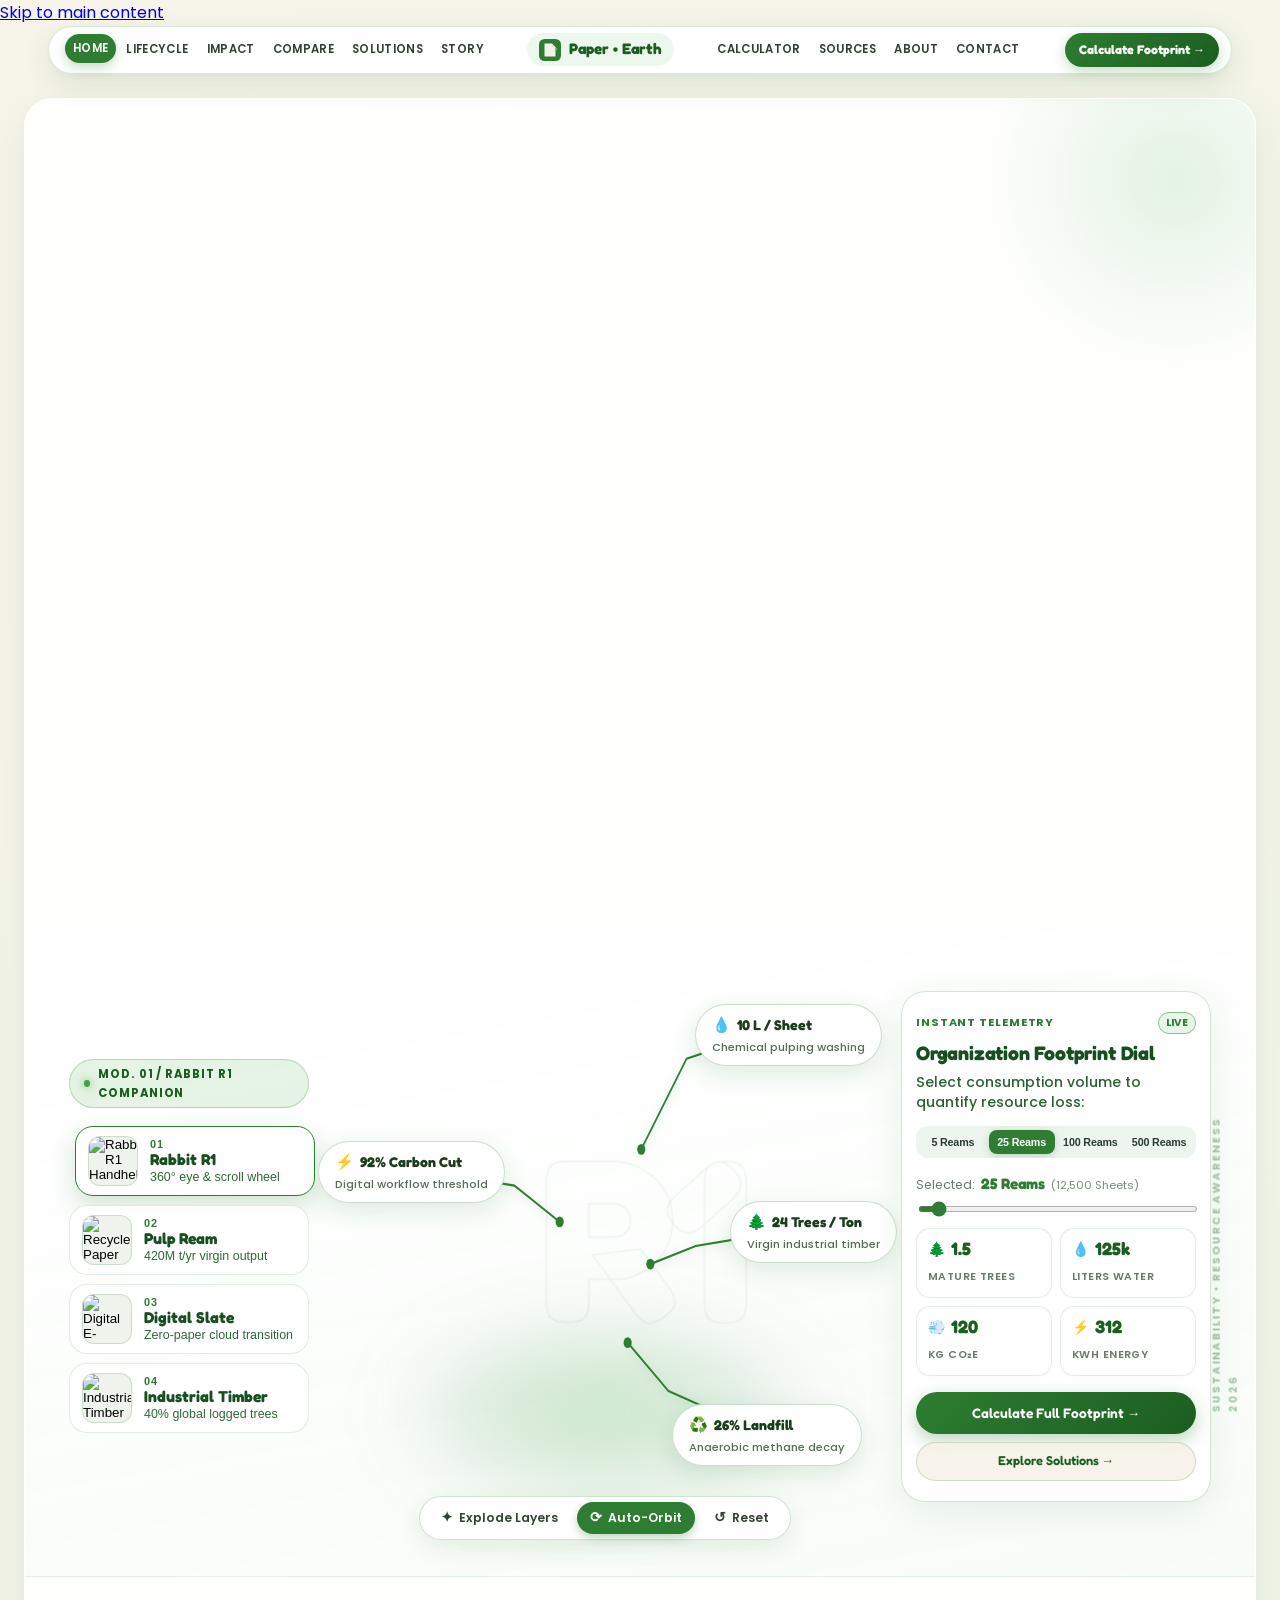
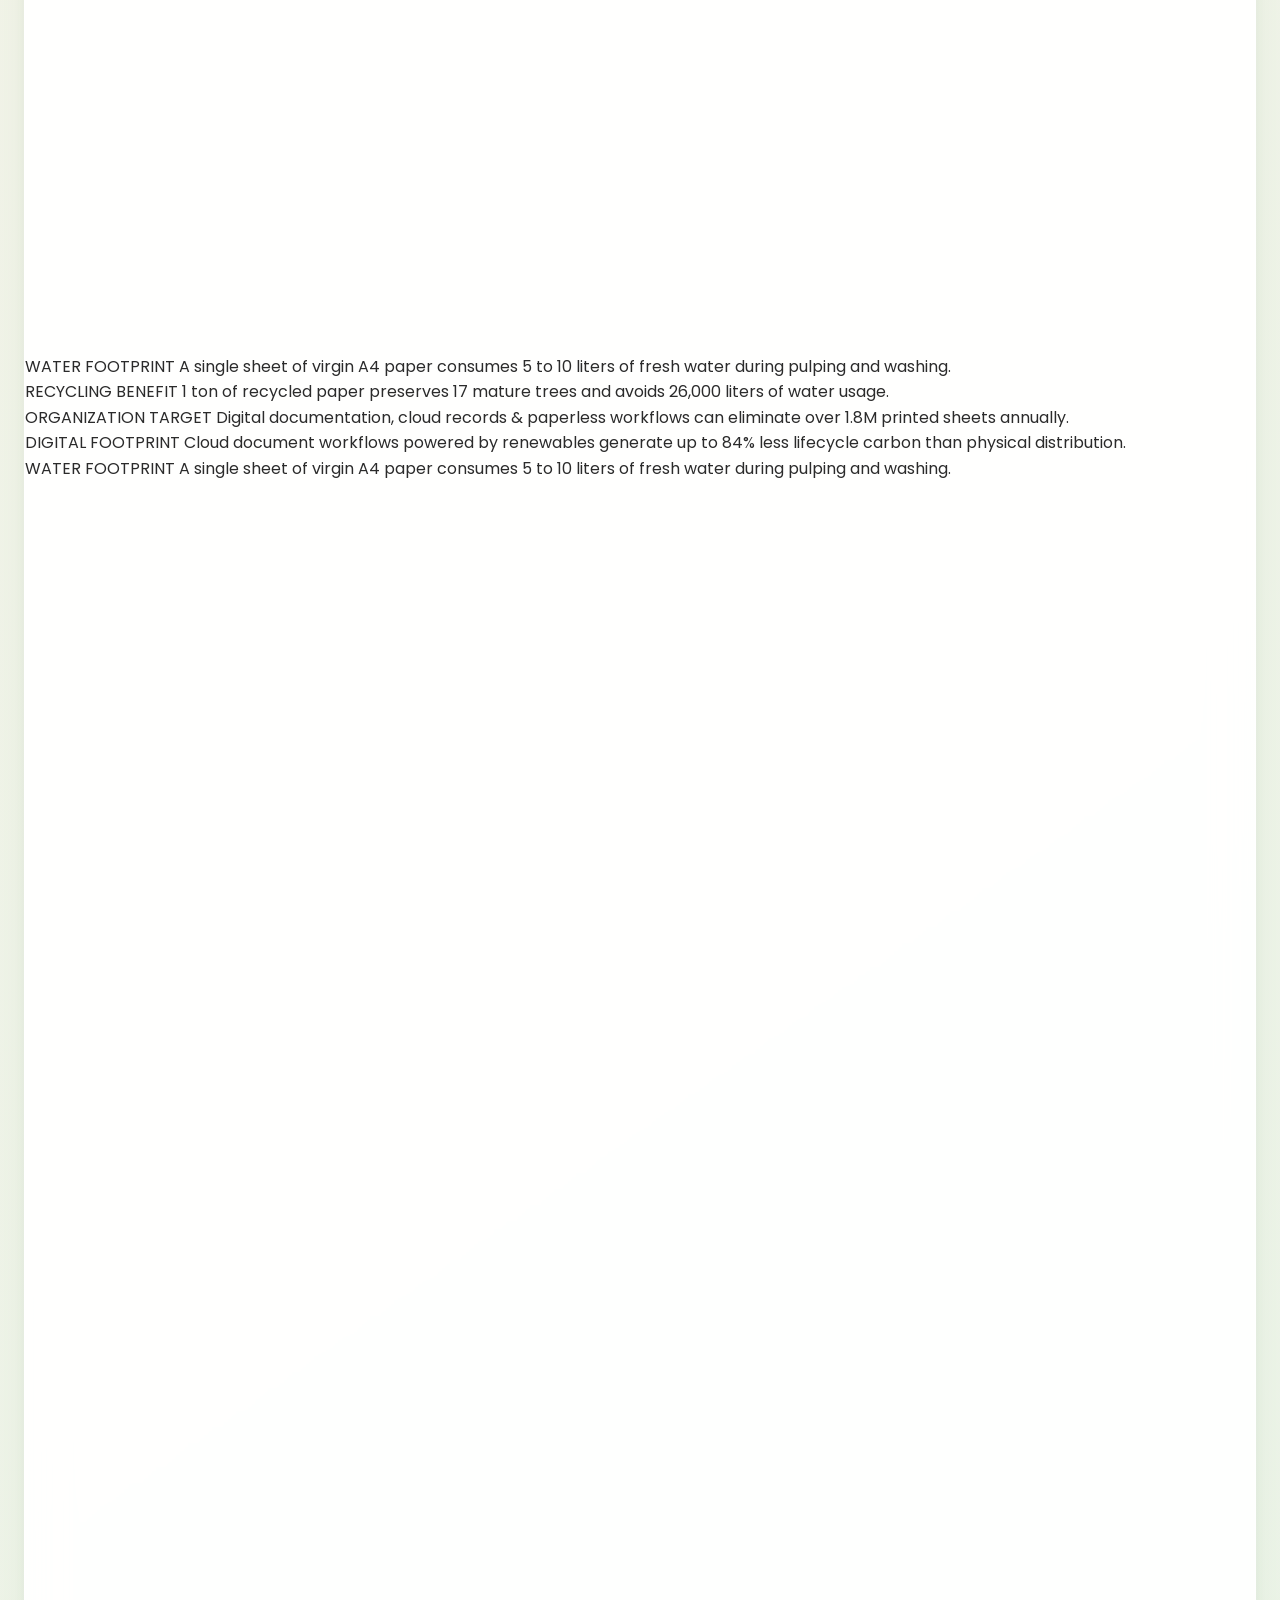
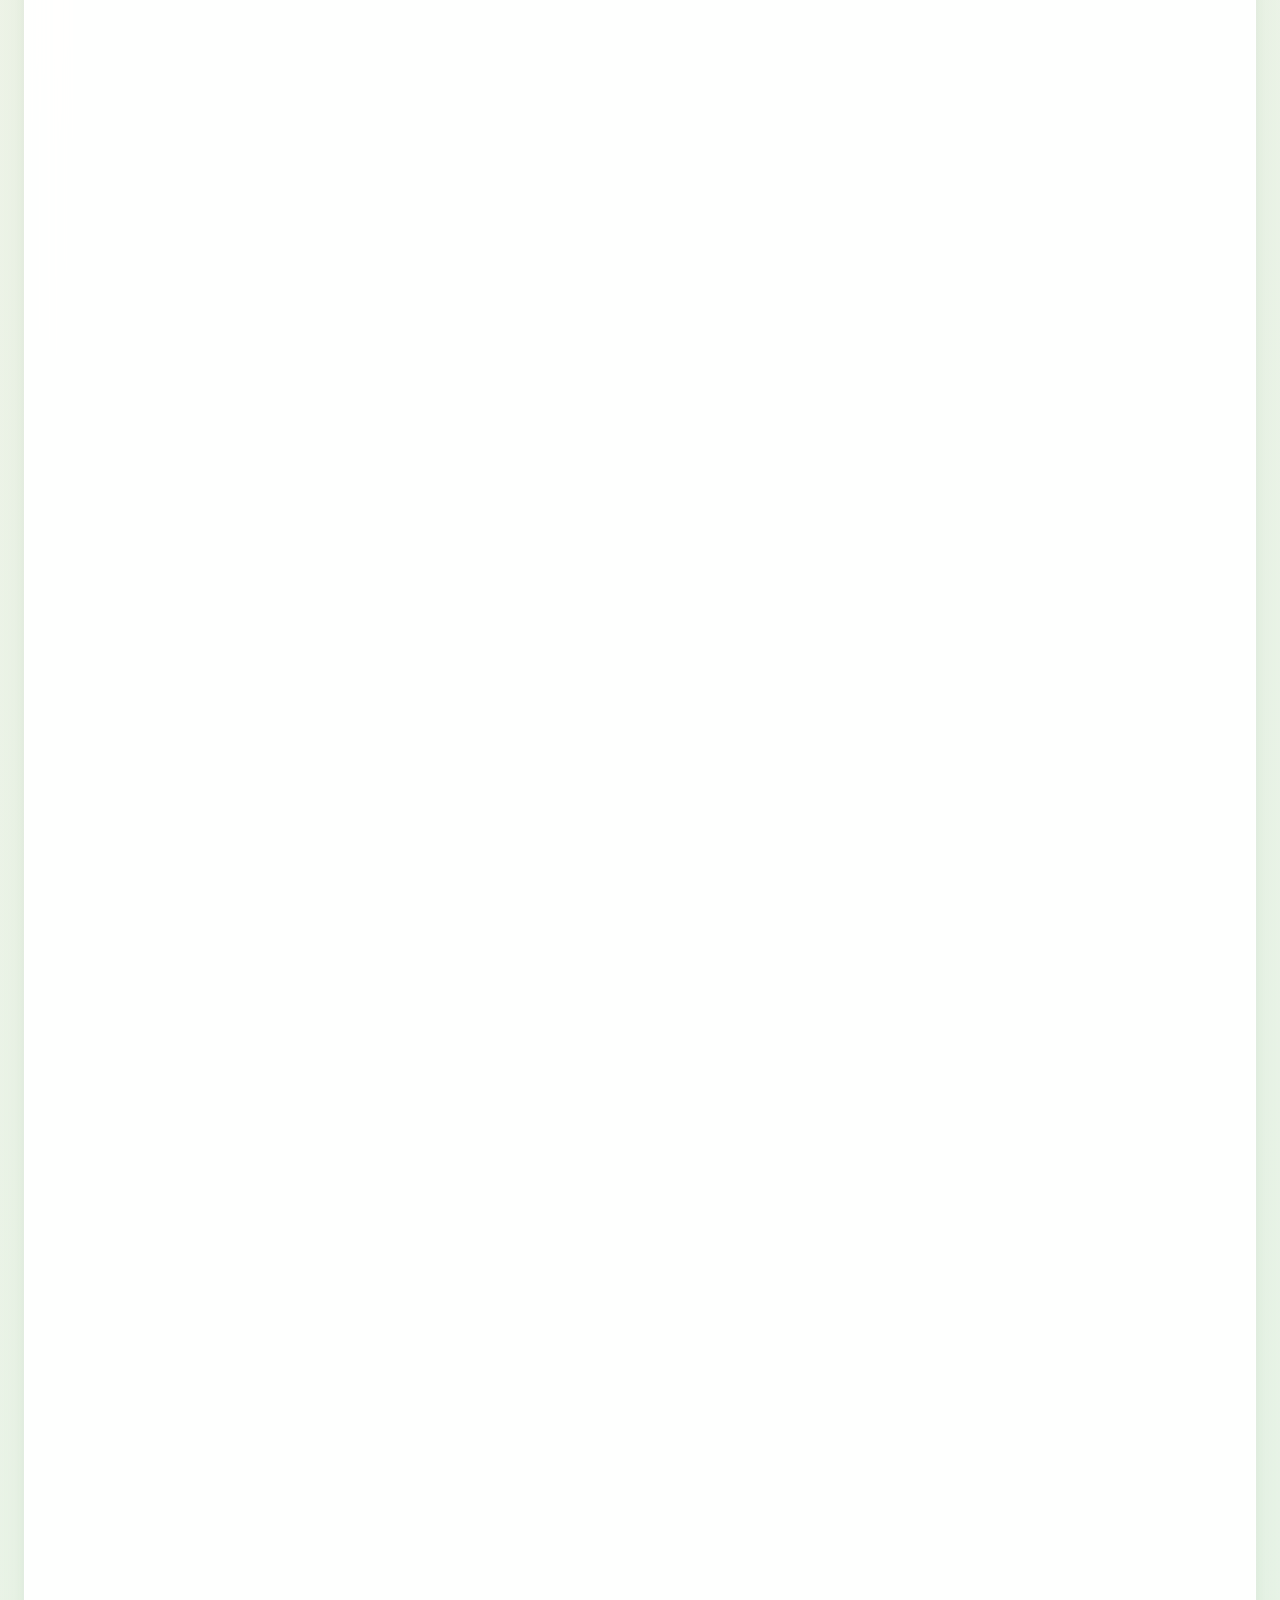
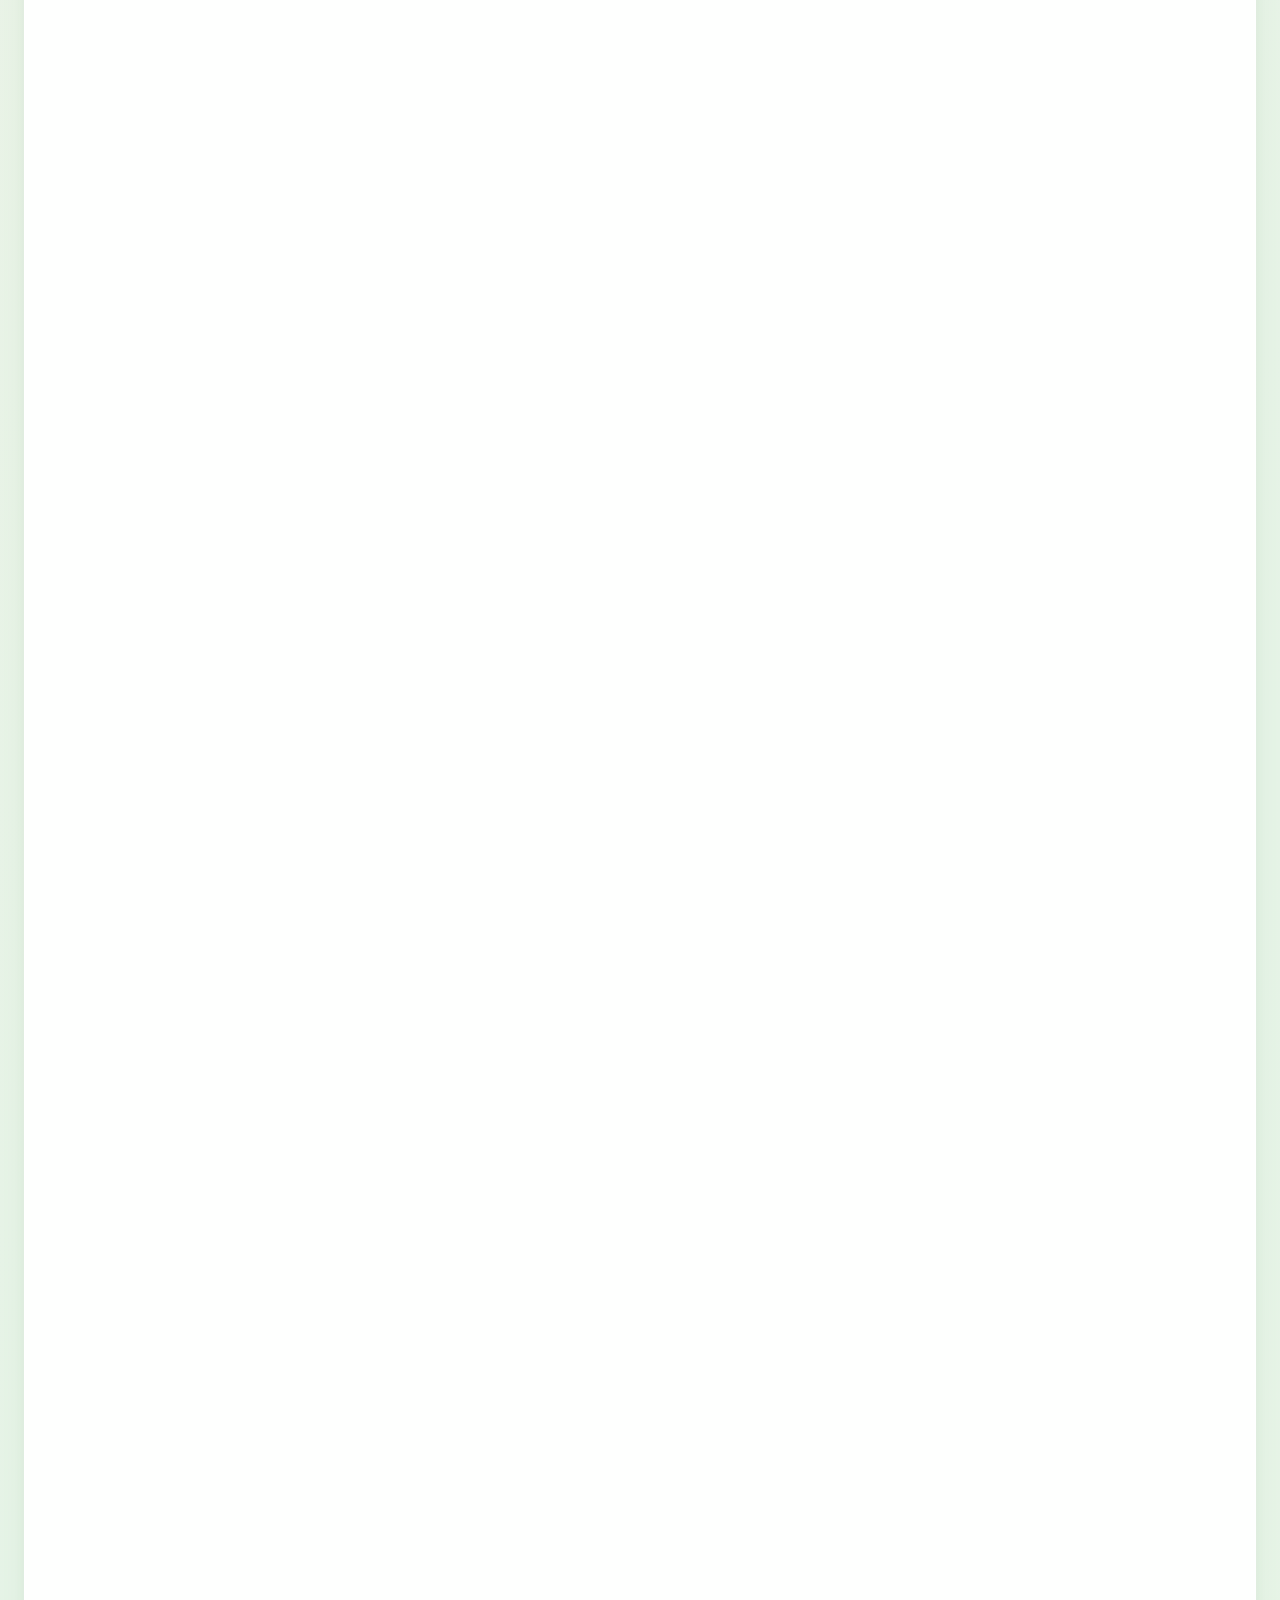
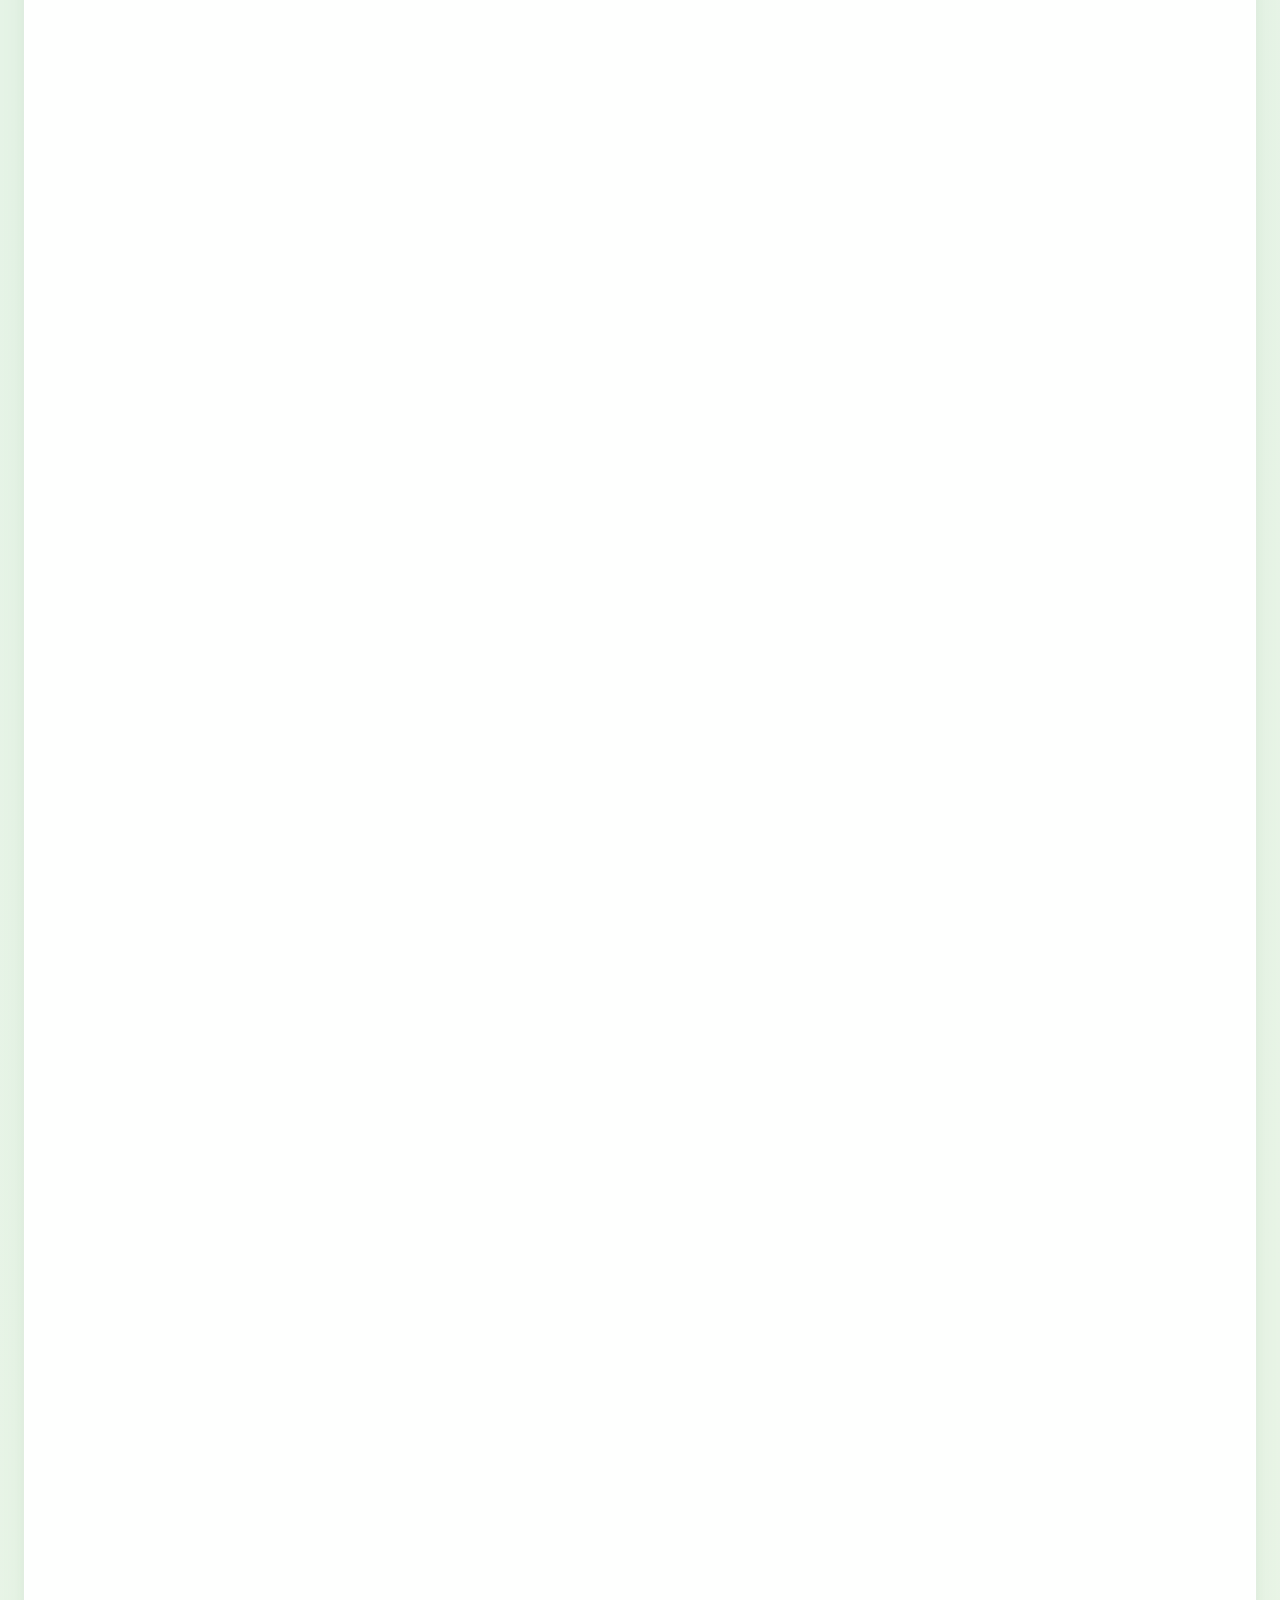
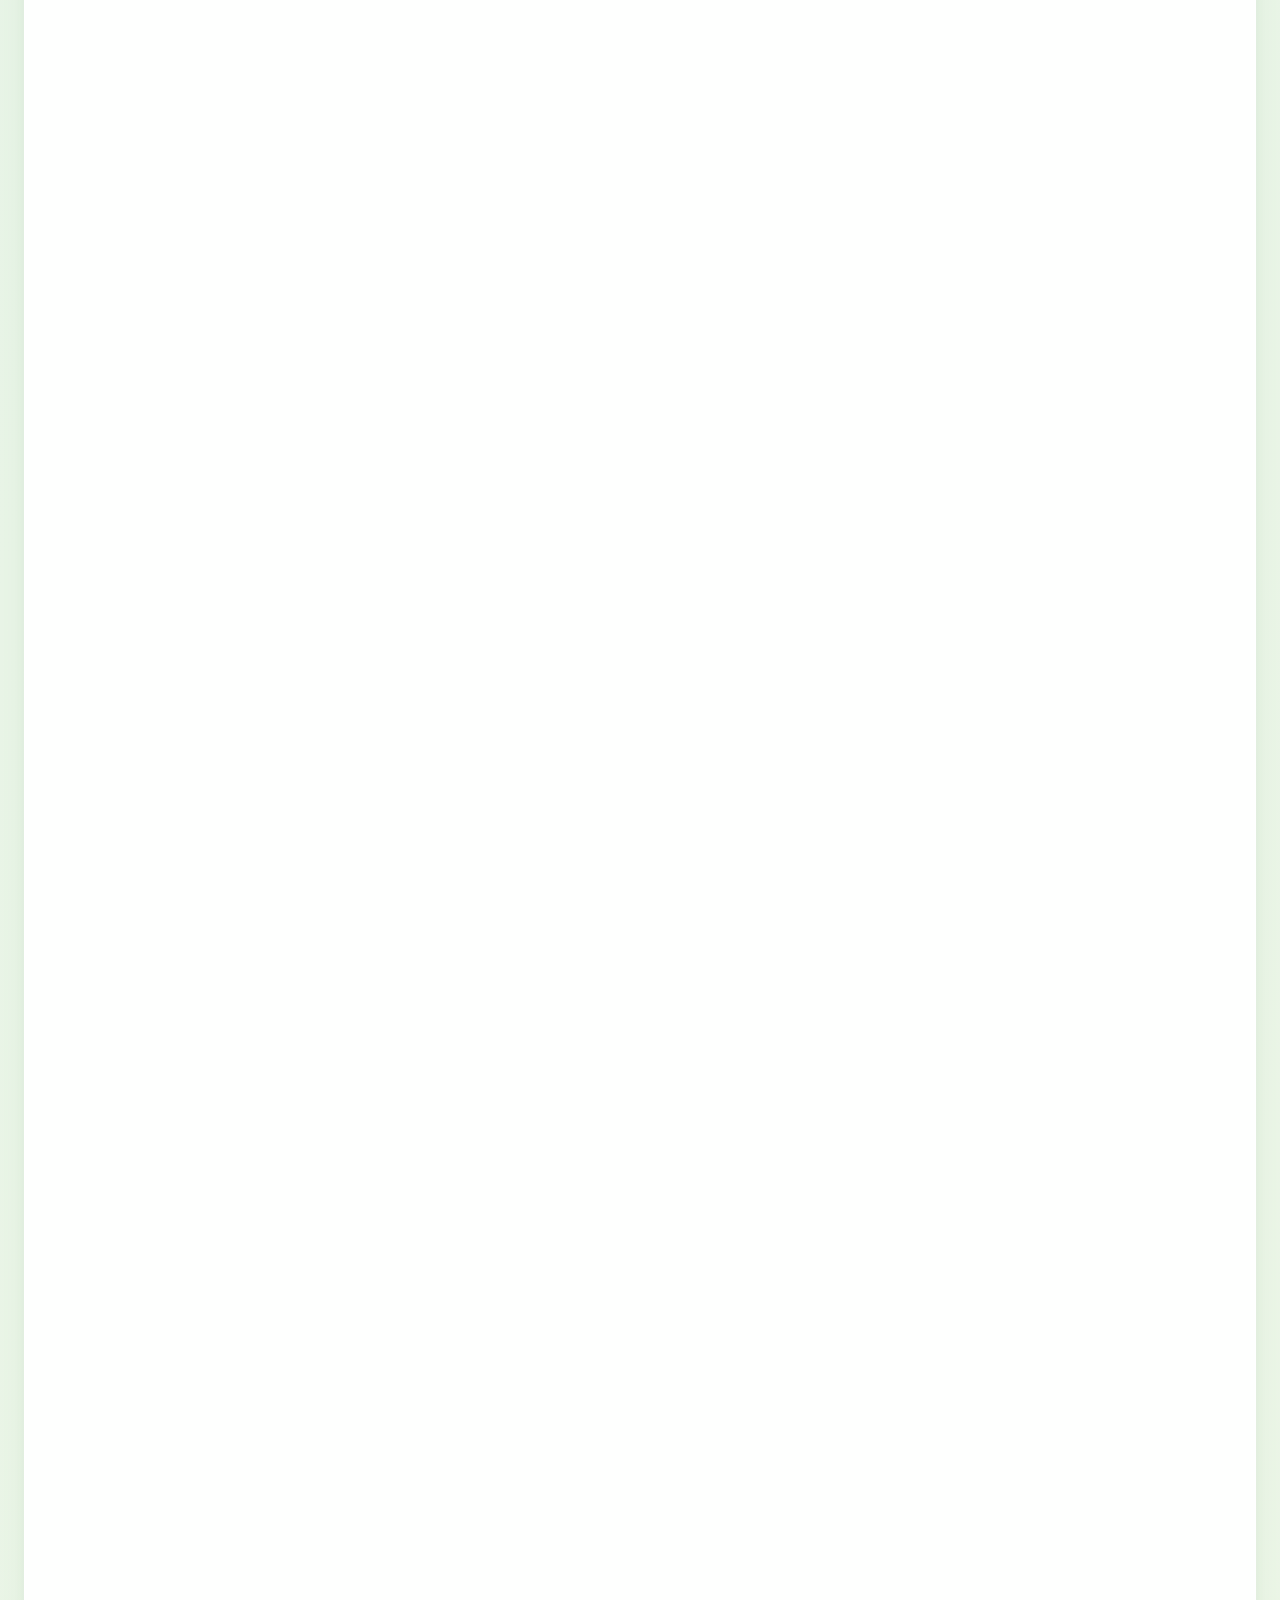
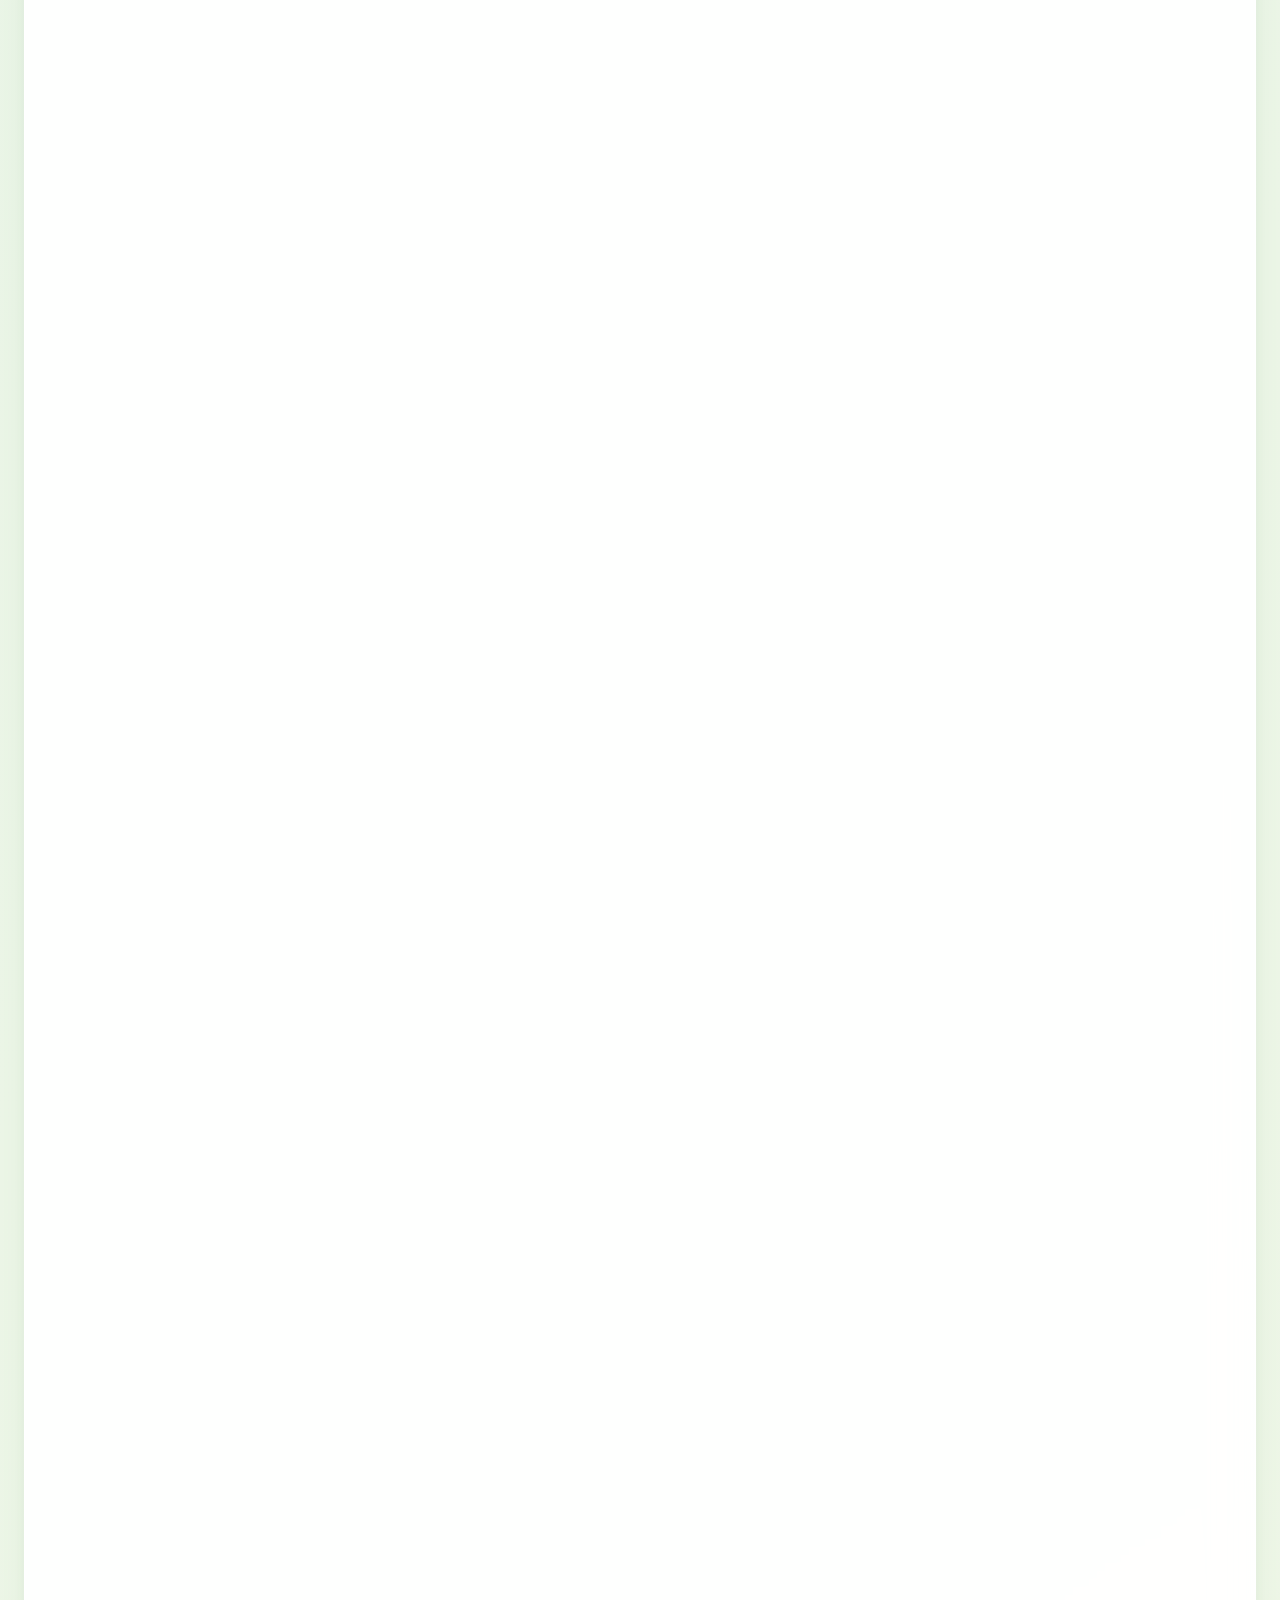
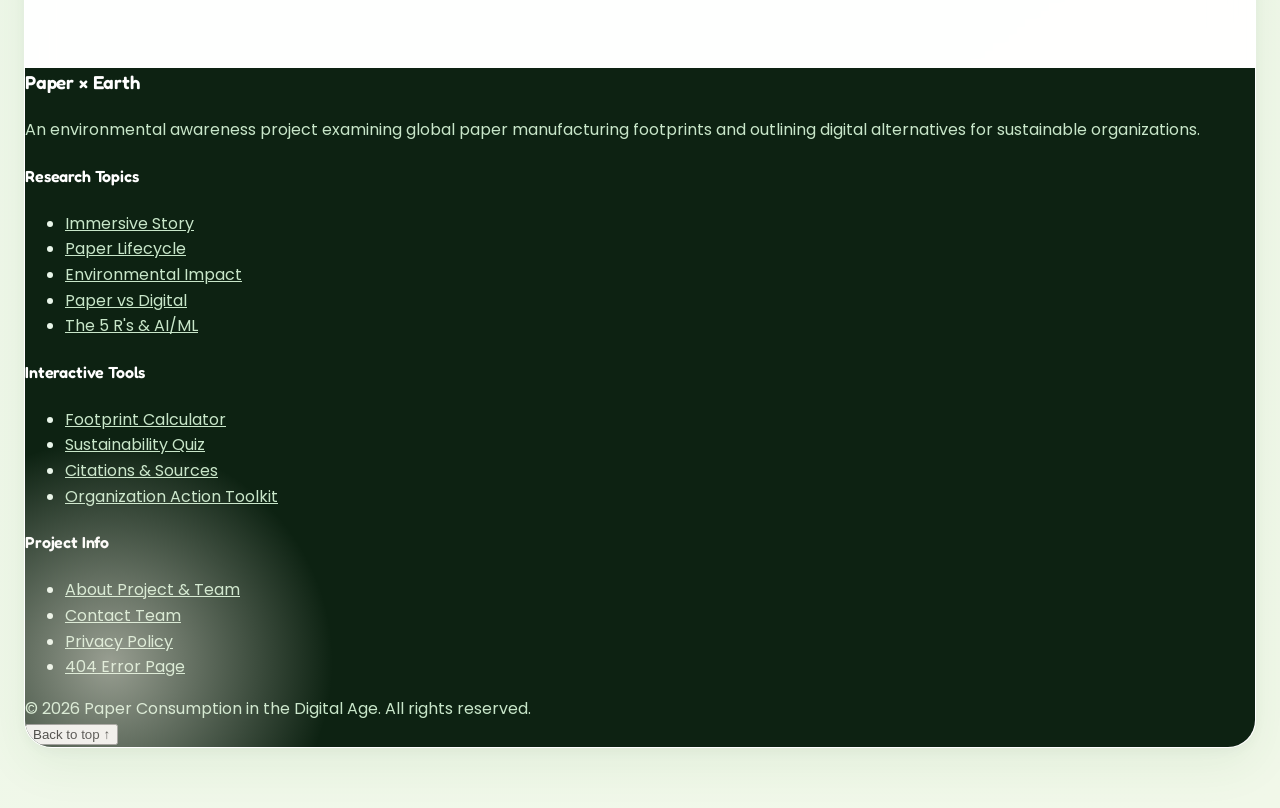
==== index.html @ d0f54203 "feat: complete interactive 3D platform, UI enhancements, and repo setup for Environment-CHE-132-proj" ====
<!DOCTYPE html>
<html lang="en" data-theme="light">
<head>
  <meta charset="UTF-8">
  <meta name="viewport" content="width=device-width, initial-scale=1.0">
  <title>Save Paper. Save Trees. | Paper Consumption in the Digital Age</title>
  <meta name="description" content="An in-depth investigation into global paper consumption, environmental footprints, and sustainable digital alternatives. Developed for environmental awareness and organizational resource efficiency.">
  <meta name="keywords" content="paper consumption, environmental impact, paper vs digital, sustainable organization, paperless workplace, paper footprint calculator, save trees">
  <meta name="author" content="Environmental Studies Research Group">

  <!-- Open Graph / Social Sharing -->
  <meta property="og:type" content="website">
  <meta property="og:title" content="Save Paper. Save Trees. | Paper Consumption in the Digital Age">
  <meta property="og:description" content="Quantifying paper's hidden cost on forests, water, and emissions—and presenting realistic digital transition strategies.">
  <meta property="og:image" content="assets/images/hero-paper-3d.png">
  <meta name="twitter:card" content="summary_large_image">

  <!-- Favicon -->
  <link rel="icon" type="image/svg+xml" href="assets/icons/favicon.svg">

  <!-- Stylesheets (Core + 3D Nature Theme) -->
  <link rel="stylesheet" href="css/style.css">
  <link rel="stylesheet" href="css/theme.css">

  <!-- Hero-only background (home page only) -->
  <style>
    body[data-scene="home"] .hero-project-header {
      padding-bottom: 240px !important;
      background:
        linear-gradient(to bottom, rgba(255,255,255,0.92) 0%, rgba(255,255,255,0.80) 45%, rgba(255,255,255,0) 72%),
        url("assets/images/bg-forest-to-digital-v2.png") center bottom / 100% auto no-repeat !important;
      background-color: #f7f9ee !important;
    }
    body[data-scene="home"] .hero-project-header .hero-header-inner {
      background: transparent !important;
    }
    @media (max-width: 768px) {
      body[data-scene="home"] .hero-project-header { padding-bottom: 160px !important; }
    }
  </style>

  <!-- Three.js CDN for 3D Showcase & Procedural Morphing -->
  <script src="https://cdnjs.cloudflare.com/ajax/libs/three.js/r128/three.min.js"></script>
  <!-- Chart.js via CDNJS -->
  <script src="https://cdnjs.cloudflare.com/ajax/libs/Chart.js/3.9.1/chart.min.js" defer></script>
  <!-- Client Logic & 3D Engine -->
  <script src="js/main.js" defer></script>
  <script src="js/theme.js" defer></script>
  <script src="js/background3d.js" defer></script>
</head>
<body data-scene="home">

  <!-- Smooth Page Transitions Overlay -->
  <div class="page-transition-overlay" id="pageTransitionOverlay" aria-hidden="true"></div>

  <!-- WCAG Skip to Main Content Link -->
  <a href="#main-content" class="skip-link">Skip to main content</a>

  <!-- Fixed Clouds Background & Shared Full-Screen 3D Canvas -->
  <div class="bg-clouds-layer" aria-hidden="true"></div>
  <canvas id="bg3dCanvas" aria-hidden="true"></canvas>

  <!-- =========================================================================
       SLIM FLOATING PILL NAVBAR
       ========================================================================= -->
  <div class="pill-navbar-wrapper">
    <nav class="pill-navbar" aria-label="Primary Navigation">
      <ul class="pill-links pill-links-left">
        <li><a href="index.html" class="pill-link active">Home</a></li>
        <li><a href="lifecycle.html" class="pill-link">Lifecycle</a></li>
        <li><a href="impact.html" class="pill-link">Impact</a></li>
        <li><a href="paper-vs-digital.html" class="pill-link">Compare</a></li>
        <li><a href="solutions.html" class="pill-link">Solutions</a></li>
      <li><a href="experience.html" class="pill-link">Story</a></li>
      </ul>

      <a href="index.html" class="pill-brand" aria-label="Paper &amp; Earth Home">
        <svg viewBox="0 0 48 48" fill="none" aria-hidden="true">
          <rect width="48" height="48" rx="12" fill="#2e7d32"/>
          <path d="M12 10H28L36 18V38H12V10Z" fill="#f5f1e6"/>
          <path d="M28 10V18H36" fill="#e8e0cc"/>
          <path d="M34 26C37 26 40 23 40 20C37 20 34 23 34 26Z" fill="#81c784"/>
        </svg>
        <span>Paper &bull; Earth</span>
      </a>

      <ul class="pill-links pill-links-right" id="pillNavLinks">
        <li><a href="calculator.html" class="pill-link">Calculator</a></li>
        <li><a href="resources.html" class="pill-link">Sources</a></li>
        <li><a href="about.html" class="pill-link">About</a></li>
        <li><a href="contact.html" class="pill-link">Contact</a></li>
      </ul>

      <a href="calculator.html" class="pill-cta">Calculate Footprint &rarr;</a>

      <button type="button" class="pill-mobile-toggle" id="pillMobileToggle" aria-label="Open Navigation Menu">
        <svg width="24" height="24" viewBox="0 0 24 24" fill="none" stroke="currentColor" stroke-width="2.5">
          <line x1="3" y1="6" x2="21" y2="6"/>
          <line x1="3" y1="12" x2="21" y2="12"/>
          <line x1="3" y1="18" x2="21" y2="18"/>
        </svg>
      </button>
    </nav>
  </div>

  <!-- =========================================================================
       MASTER FLOATING ROUNDED CARD CONTAINER
       ========================================================================= -->
  <div class="page-floating-card">

    <main id="main-content">

      <!-- =======================================================================
           ENVIRONMENTAL HERO PROJECT HEADER
           ======================================================================= -->
      <section class="hero-project-header theme-reveal" aria-label="Project Introduction">
        <div class="hero-header-inner">
          <div class="hero-badges">
            <span class="badge badge-digital">Environmental Awareness Initiative</span>
            <span class="badge badge-leaf">Ecological Systems &amp; Resource Policy</span>
          </div>

          <span class="kicker">Sustainability Assessment</span>

          <h1 class="hero-title">
            Paper Consumption in the Digital Age: Environmental Impacts &amp; Sustainable Alternatives
          </h1>

          <p class="hero-statement">
            Uncovering the hidden environmental footprint of everyday paper consumption and advancing sustainable, digitally driven alternatives for modern workplaces, organizations, and institutions.
          </p>

          <div class="hero-ctas">
            <a href="calculator.html" class="btn btn-primary">
              <svg width="18" height="18" viewBox="0 0 24 24" fill="none" stroke="currentColor" stroke-width="2" stroke-linecap="round" stroke-linejoin="round" aria-hidden="true">
                <rect x="4" y="2" width="16" height="20" rx="2"/>
                <line x1="8" y1="6" x2="16" y2="6"/>
                <line x1="16" y1="14" x2="16" y2="18"/>
                <path d="M16 10h.01"/><path d="M12 10h.01"/><path d="M8 10h.01"/><path d="M12 14h.01"/><path d="M8 14h.01"/><path d="M12 18h.01"/><path d="M8 18h.01"/>
              </svg>
              Calculate Your Paper Footprint
            </a>
            <a href="solutions.html" class="btn btn-secondary">
              <svg width="18" height="18" viewBox="0 0 24 24" fill="none" stroke="currentColor" stroke-width="2" stroke-linecap="round" stroke-linejoin="round" aria-hidden="true">
                <path d="M12 2L2 7l10 5 10-5-10-5zM2 17l10 5 10-5M2 12l10 5 10-5"/>
              </svg>
              Explore Sustainable Solutions
            </a>
          </div>

          <div class="hero-meta">
            <div class="meta-item">
              <svg width="16" height="16" viewBox="0 0 24 24" fill="none" stroke="currentColor" stroke-width="2"><path d="M12 2L2 7l10 5 10-5-10-5zM2 17l10 5 10-5M2 12l10 5 10-5"/></svg>
              <span>Global Sustainability Initiative</span>
            </div>
            <div class="meta-item">
              <svg width="16" height="16" viewBox="0 0 24 24" fill="none" stroke="currentColor" stroke-width="2"><circle cx="12" cy="12" r="10"/><polyline points="12 6 12 12 16 14"/></svg>
              <span>Updated October 2026</span>
            </div>
          </div>
        </div>
      </section>

      <!-- =======================================================================
           RABBIT R1 & VIBRAM INSPIRED INTERACTIVE 3D STUDIO STAGE
           ======================================================================= -->
      <section class="hero-studio-stage" aria-label="Interactive 3D Eco Studio">

        <!-- Giant Architectural Display Backdrop Typography (Rabbit R1 / Vibram / High-Fashion Style) -->
        <div class="hero-giant-bg-text" id="heroGiantBgText" aria-hidden="true">R1</div>

        <!-- Left Column: Status Pill, Stacked Preview Cards (5 Models) -->
        <div class="studio-col-left">
          <div class="studio-status-pill">
            <span class="status-live-dot"></span>
            <span class="status-label" id="studioModelBadge">MOD. 01 / RABBIT R1 COMPANION</span>
          </div>

          <!-- Stack of 5 Interactive Mode Cards (Rabbit R1 Left Thumbnail Stack) -->
          <div class="studio-stack-wrap" id="studioStackNav" role="tablist" aria-label="Eco Model Variants">
            <button type="button" class="studio-card-btn active" data-mode="r1" role="tab" aria-selected="true" aria-controls="hero3dContainer">
              <div class="card-thumb">
                <img src="assets/images/thumb-rabbit-r1.jpg" alt="Rabbit R1 Handheld Device 3D Model">
              </div>
              <div class="card-meta">
                <span class="card-idx">01</span>
                <span class="card-title">Rabbit R1</span>
                <span class="card-subtitle">360° eye &amp; scroll wheel</span>
              </div>
            </button>

            <button type="button" class="studio-card-btn" data-mode="ream" role="tab" aria-selected="false" aria-controls="hero3dContainer">
              <div class="card-thumb">
                <img src="assets/images/thumb-pulp-ream.jpg" alt="Recycled Paper Ream 3D Model">
              </div>
              <div class="card-meta">
                <span class="card-idx">02</span>
                <span class="card-title">Pulp Ream</span>
                <span class="card-subtitle">420M t/yr virgin output</span>
              </div>
            </button>

            <button type="button" class="studio-card-btn" data-mode="digital" role="tab" aria-selected="false" aria-controls="hero3dContainer">
              <div class="card-thumb">
                <img src="assets/images/thumb-digital-tablet.jpg" alt="Digital E-Reader 3D Model">
              </div>
              <div class="card-meta">
                <span class="card-idx">03</span>
                <span class="card-title">Digital Slate</span>
                <span class="card-subtitle">Zero-paper cloud transition</span>
              </div>
            </button>

            <button type="button" class="studio-card-btn" data-mode="forest" role="tab" aria-selected="false" aria-controls="hero3dContainer">
              <div class="card-thumb">
                <img src="assets/images/thumb-forest-timber.jpg" alt="Industrial Timber 3D Model">
              </div>
              <div class="card-meta">
                <span class="card-idx">04</span>
                <span class="card-title">Industrial Timber</span>
                <span class="card-subtitle">40% global logged trees</span>
              </div>
            </button>
          </div>
        </div>

        <!-- Center Column: 3D WebGL Canvas, SVG Diagrammatic Callout Lines, Explode Controls -->
        <div class="studio-col-center">
          <div class="studio-canvas-stage" id="studioCanvasStage">
            
            <!-- Three.js Interactive 3D WebGL Canvas Container -->
            <div id="hero3dContainer" class="studio-3d-scene" role="img" aria-label="Interactive 3D model with 360 degree drag rotation and exploded layers"></div>

            <!-- Soft Radial Background Lighting Glow -->
            <div class="studio-stage-glow"></div>

            <!-- Technical Callout Leader Lines (Rabbit R1 Signature Curved SVG Lines) -->
            <svg class="studio-callout-svg" viewBox="0 0 600 480" fill="none" preserveAspectRatio="none" aria-hidden="true">
              <!-- Top-Right: Water Callout Line -->
              <path class="studio-leader-line line-water" d="M 450 70 L 390 85 L 340 160" />
              <circle class="studio-anchor-dot dot-water" cx="340" cy="160" r="4.5" />

              <!-- Mid-Right: Timber Callout Line -->
              <path class="studio-leader-line line-timber" d="M 480 230 L 400 240 L 350 255" />
              <circle class="studio-anchor-dot dot-timber" cx="350" cy="255" r="4.5" />

              <!-- Bottom-Right: Landfill Waste Callout Line -->
              <path class="studio-leader-line line-waste" d="M 430 380 L 370 360 L 325 320" />
              <circle class="studio-anchor-dot dot-waste" cx="325" cy="320" r="4.5" />

              <!-- Mid-Left: Digital Carbon Offset Callout Line -->
              <path class="studio-leader-line line-digital" d="M 120 180 L 200 190 L 250 220" />
              <circle class="studio-anchor-dot dot-digital" cx="250" cy="220" r="4.5" />
            </svg>

            <!-- Technical Callout Badges with Micro-interactions -->
            <div class="tech-callout-card callout-water" data-metric="water" tabindex="0" role="button" aria-label="Water footprint details">
              <div class="callout-pill-head">
                <span class="callout-icon">💧</span>
                <span class="callout-val">10 L / Sheet</span>
              </div>
              <span class="callout-sub">Chemical pulping washing</span>
            </div>

            <div class="tech-callout-card callout-timber" data-metric="timber" tabindex="0" role="button" aria-label="Timber footprint details">
              <div class="callout-pill-head">
                <span class="callout-icon">🌲</span>
                <span class="callout-val">24 Trees / Ton</span>
              </div>
              <span class="callout-sub">Virgin industrial timber</span>
            </div>

            <div class="tech-callout-card callout-waste" data-metric="waste" tabindex="0" role="button" aria-label="Landfill footprint details">
              <div class="callout-pill-head">
                <span class="callout-icon">♻️</span>
                <span class="callout-val">26% Landfill</span>
              </div>
              <span class="callout-sub">Anaerobic methane decay</span>
            </div>

            <div class="tech-callout-card callout-digital" data-metric="digital" tabindex="0" role="button" aria-label="Digital carbon footprint details">
              <div class="callout-pill-head">
                <span class="callout-icon">⚡</span>
                <span class="callout-val">92% Carbon Cut</span>
              </div>
              <span class="callout-sub">Digital workflow threshold</span>
            </div>

            <!-- Floating 3D Interaction Control Pill -->
            <div class="studio-stage-controls">
              <button type="button" class="studio-pill-btn" id="btnExplodeLayers" aria-pressed="false" title="Toggle exploded 3D layers">
                <span class="ctrl-icon">✦</span>
                <span id="explodeBtnLabel">Explode Layers</span>
              </button>
              <button type="button" class="studio-pill-btn active" id="btnToggleSpin" aria-pressed="true" title="Toggle 360 degree orbit">
                <span class="ctrl-icon">⟳</span>
                <span id="spinBtnLabel">Auto-Orbit</span>
              </button>
              <button type="button" class="studio-pill-btn" id="btnResetCamera" title="Reset 3D camera orientation">
                <span class="ctrl-icon">↺</span>
                <span>Reset</span>
              </button>
            </div>
          </div>
        </div>

        <!-- Right Column: Vibram / Rabbit Style Interactive Dial & Telemetry -->
        <div class="studio-col-right">
          <div class="studio-telemetry-box">
            <div class="telemetry-box-header">
              <div class="telemetry-badge-row">
                <span class="telemetry-kicker">INSTANT TELEMETRY</span>
                <span class="telemetry-live-pill">LIVE</span>
              </div>
              <h3 class="telemetry-heading">Organization Footprint Dial</h3>
              <p class="telemetry-caption">Select consumption volume to quantify resource loss:</p>
            </div>

            <!-- Segmented Volume Buttons (Vibram Size-Selector Style) -->
            <div class="telemetry-segments" id="telemetrySegments" role="group" aria-label="Preset Ream Quantities">
              <button type="button" class="seg-pill" data-reams="5">5 Reams</button>
              <button type="button" class="seg-pill active" data-reams="25">25 Reams</button>
              <button type="button" class="seg-pill" data-reams="100">100 Reams</button>
              <button type="button" class="seg-pill" data-reams="500">500 Reams</button>
            </div>

            <!-- Volume Slider -->
            <div class="telemetry-slider-group">
              <div class="slider-label-row">
                <span class="lbl-dim">Selected:</span>
                <strong class="lbl-strong" id="telemetryReamsText">25 Reams</strong>
                <span class="lbl-sub" id="telemetrySheetsText">(12,500 Sheets)</span>
              </div>
              <input type="range" min="1" max="500" value="25" class="telemetry-range" id="telemetryRangeInput" aria-label="Adjust paper consumption in reams">
            </div>

            <!-- Dynamic 4-Metric Grid -->
            <div class="telemetry-stat-matrix">
              <div class="matrix-cell">
                <div class="cell-head">
                  <span class="cell-icon">🌲</span>
                  <span class="cell-val" id="telemetryTrees">1.5</span>
                </div>
                <span class="cell-lbl">Mature Trees</span>
              </div>

              <div class="matrix-cell">
                <div class="cell-head">
                  <span class="cell-icon">💧</span>
                  <span class="cell-val" id="telemetryWater">125k</span>
                </div>
                <span class="cell-lbl">Liters Water</span>
              </div>

              <div class="matrix-cell">
                <div class="cell-head">
                  <span class="cell-icon">💨</span>
                  <span class="cell-val" id="telemetryCarbon">120</span>
                </div>
                <span class="cell-lbl">kg CO₂e</span>
              </div>

              <div class="matrix-cell">
                <div class="cell-head">
                  <span class="cell-icon">⚡</span>
                  <span class="cell-val" id="telemetryEnergy">312</span>
                </div>
                <span class="cell-lbl">kWh Energy</span>
              </div>
            </div>

            <!-- Primary CTAs -->
            <div class="telemetry-action-stack">
              <a href="calculator.html" class="telemetry-cta-primary">
                Calculate Full Footprint &rarr;
              </a>
              <a href="solutions.html" class="telemetry-cta-secondary">
                Explore Solutions &rarr;
              </a>
            </div>
          </div>
        </div>

        <!-- Rabbit R1 Style Vertical Border Rail on the Far Right Edge -->
        <div class="studio-vertical-rail" aria-hidden="true">
          <span>SUSTAINABILITY &bull; RESOURCE AWARENESS 2026</span>
        </div>

      </section>

      <!-- Interactive Callout Detail Modal / Pop-over Drawer -->
      <div class="studio-callout-drawer" id="calloutDrawer" aria-hidden="true" role="dialog" aria-labelledby="drawerTitle">
        <div class="drawer-inner">
          <button type="button" class="drawer-close-btn" id="drawerCloseBtn" aria-label="Close detail panel">&times;</button>
          <div class="drawer-badge" id="drawerBadge">METRIC SPECIFICATION</div>
          <h4 class="drawer-title" id="drawerTitle">Water Consumption Footprint</h4>
          <p class="drawer-body" id="drawerBody">
            Producing a single sheet of virgin A4 paper requires between 5 to 10 liters of water during chemical cooking, washing, and bleaching.
          </p>
          <div class="drawer-metric-highlight" id="drawerHighlight">
            <strong>10 L / Sheet</strong> &bull; FAO Forest Products &amp; Water Index 2024
          </div>
          <a href="calculator.html" class="drawer-action-link" id="drawerLink">Open in Interactive Calculator &rarr;</a>
        </div>
      </div>

      <!-- =======================================================================
           ANIMATED KEY-STAT COUNTERS STRIP
           ======================================================================= -->
      <section class="stats-strip theme-reveal" aria-label="Global Paper Consumption Statistics">
        <div class="stats-grid">
          <!-- Stat Card 1 -->
          <article class="stat-card">
            <div class="stat-number-wrap">
              <span class="stat-value" data-target="420">0</span>
              <span class="stat-unit">M+ Tons</span>
            </div>
            <h3 class="stat-label">Global Annual Paper Production</h3>
            <p class="stat-desc">
              Worldwide paper and cardboard output continues to exceed 420 million metric tons per year despite digital workplace expansion.<a href="resources.html#cite-1" class="cite-ref" title="FAO Forest Products Database">[1]</a>
            </p>
          </article>

          <!-- Stat Card 2 -->
          <article class="stat-card">
            <div class="stat-number-wrap">
              <span class="stat-value" data-target="40">0</span>
              <span class="stat-unit">%</span>
            </div>
            <h3 class="stat-label">Industrial Wood Harvested</h3>
            <p class="stat-desc">
              Roughly 40% of all commercially logged timber globally is processed directly into pulp for paper and cardboard manufacturing.<a href="resources.html#cite-2" class="cite-ref" title="World Wildlife Fund Pulp & Paper Report">[2]</a>
            </p>
          </article>

          <!-- Stat Card 3 -->
          <article class="stat-card">
            <div class="stat-number-wrap">
              <span class="stat-value" data-target="26">0</span>
              <span class="stat-unit">%</span>
            </div>
            <h3 class="stat-label">Municipal Landfill Solid Waste</h3>
            <p class="stat-desc">
              Paper products constitute approximately 26% of all municipal solid waste in landfills, decomposing anaerobically to emit methane.<a href="resources.html#cite-3" class="cite-ref" title="US EPA Municipal Solid Waste Report">[3]</a>
            </p>
          </article>
        </div>
      </section>

      <!-- =======================================================================
           FEATURED FACTS TICKER STRIP
           ======================================================================= -->
      <aside class="facts-strip" aria-label="Fast Facts">
        <div class="facts-track">
          <div class="fact-pill">
            <span class="fact-pill-tag">WATER FOOTPRINT</span>
            <span>A single sheet of virgin A4 paper consumes 5 to 10 liters of fresh water during pulping and washing.</span>
          </div>
          <div class="fact-pill">
            <span class="fact-pill-tag">RECYCLING BENEFIT</span>
            <span>1 ton of recycled paper preserves 17 mature trees and avoids 26,000 liters of water usage.</span>
          </div>
          <div class="fact-pill">
            <span class="fact-pill-tag">ORGANIZATION TARGET</span>
            <span>Digital documentation, cloud records &amp; paperless workflows can eliminate over 1.8M printed sheets annually.</span>
          </div>
          <div class="fact-pill">
            <span class="fact-pill-tag">DIGITAL FOOTPRINT</span>
            <span>Cloud document workflows powered by renewables generate up to 84% less lifecycle carbon than physical distribution.</span>
          </div>
          <div class="fact-pill">
            <span class="fact-pill-tag">WATER FOOTPRINT</span>
            <span>A single sheet of virgin A4 paper consumes 5 to 10 liters of fresh water during pulping and washing.</span>
          </div>
        </div>
      </aside>

      <!-- =======================================================================
           INTERACTIVE BEFORE / AFTER SLIDER ("Workplace Transformation")
           ======================================================================= -->
      <section class="slider-section theme-reveal" aria-labelledby="slider-heading">
        <div class="section-intro">
          <span class="kicker" style="color: #6DF8E8 !important; background: rgba(109, 248, 232, 0.16) !important; border: 1px solid rgba(109, 248, 232, 0.45) !important;">Workplace Transformation</span>
          <h2 id="slider-heading" style="color: #FFFFFF !important; text-shadow: 0 2px 14px rgba(0, 0, 0, 0.6) !important;">Paper-Heavy vs. Digitally Unified Workplace</h2>
          <p style="color: #E2F0D9 !important;">
            Drag the interactive split handle below to compare standard paper-reliant operational routines against a modern, digitally optimized workplace infrastructure.
          </p>
        </div>

        <div class="comparison-slider-container">
          <div class="slider-wrapper" tabindex="0" aria-label="Interactive workplace comparison slider">
            <!-- BEFORE PANE (Paper Workplace) -->
            <div class="slider-pane slider-pane-before">
              <span class="pane-badge">Traditional Paper Workplace</span>
              <div class="pane-content">
                <h3 class="pane-title">Paper-Heavy Operations</h3>
                <p>Heavy dependency on manual paperwork, physical submissions, and bulky storage archives.</p>
                <ul class="pane-list">
                  <li>
                    <svg width="18" height="18" viewBox="0 0 24 24" fill="none" stroke="#A8531E" stroke-width="2.5"><line x1="18" y1="6" x2="6" y2="18"/><line x1="6" y1="6" x2="18" y2="18"/></svg>
                    <span>Millions of single-use printed worksheets &amp; notices annually</span>
                  </li>
                  <li>
                    <svg width="18" height="18" viewBox="0 0 24 24" fill="none" stroke="#A8531E" stroke-width="2.5"><line x1="18" y1="6" x2="6" y2="18"/><line x1="6" y1="6" x2="18" y2="18"/></svg>
                    <span>Rows of physical filing cabinets occupying valuable office and archive square footage</span>
                  </li>
                  <li>
                    <svg width="18" height="18" viewBox="0 0 24 24" fill="none" stroke="#A8531E" stroke-width="2.5"><line x1="18" y1="6" x2="6" y2="18"/><line x1="6" y1="6" x2="18" y2="18"/></svg>
                    <span>Slow turnaround times for approvals, paper lost in transit</span>
                  </li>
                  <li>
                    <svg width="18" height="18" viewBox="0 0 24 24" fill="none" stroke="#A8531E" stroke-width="2.5"><line x1="18" y1="6" x2="6" y2="18"/><line x1="6" y1="6" x2="18" y2="18"/></svg>
                    <span>Severe water, toxic bleaching chemical, and landfill burden</span>
                  </li>
                </ul>
              </div>
              <div style="font-size: 0.85rem; opacity: 0.8;">High recurring procurement expense &amp; waste generation</div>
            </div>

            <!-- AFTER PANE (Digital Workplace) -->
            <div class="slider-pane slider-pane-after">
              <span class="pane-badge">Sustainable Digital Workplace</span>
              <div class="pane-content">
                <h3 class="pane-title">Integrated Cloud Infrastructure</h3>
                <p>Instantaneous digital workflows powered by verified cloud portals and zero-paper policies.</p>
                <ul class="pane-list">
                  <li>
                    <svg width="18" height="18" viewBox="0 0 24 24" fill="none" stroke="#4FB8AE" stroke-width="2.5"><polyline points="20 6 9 17 4 12"/></svg>
                    <span>95% document approvals via secure cloud portals and electronic signatures</span>
                  </li>
                  <li>
                    <svg width="18" height="18" viewBox="0 0 24 24" fill="none" stroke="#4FB8AE" stroke-width="2.5"><polyline points="20 6 9 17 4 12"/></svg>
                    <span>Organization-wide QR code notices replacing printed bulletin flyers</span>
                  </li>
                  <li>
                    <svg width="18" height="18" viewBox="0 0 24 24" fill="none" stroke="#4FB8AE" stroke-width="2.5"><polyline points="20 6 9 17 4 12"/></svg>
                    <span>Cryptographic digital signatures and verified digital record downloads</span>
                  </li>
                  <li>
                    <svg width="18" height="18" viewBox="0 0 24 24" fill="none" stroke="#4FB8AE" stroke-width="2.5"><polyline points="20 6 9 17 4 12"/></svg>
                    <span>Real-time environmental dashboard tracking organization resource savings</span>
                  </li>
                </ul>
              </div>
              <div style="font-size: 0.85rem; color: #4FB8AE;">Zero physical paper bottlenecks &amp; measurable carbon reduction</div>
            </div>

            <!-- SLIDER SPLIT HANDLE -->
            <div class="slider-handle" role="slider" aria-valuenow="50" aria-valuemin="0" aria-valuemax="100" aria-label="Drag to compare Paper vs Digital workplace">
              <div class="slider-handle-button" aria-hidden="true">&#x2194;</div>
            </div>
          </div>
        </div>
      </section>

      <!-- =======================================================================
           EXPLORE TOPICS / INNER PAGE CARDS
           ======================================================================= -->
      <section class="explore-section theme-reveal" aria-labelledby="topics-heading">
        <div class="section-intro">
          <span class="kicker">Core Investigation Modules</span>
          <h2 id="topics-heading">Explore the Complete Study</h2>
          <p>Navigate through the full spectrum of environmental data, comparative trade-offs, and practical execution roadmaps.</p>
        </div>

        <div class="cards-grid">
          <!-- Card 1: Lifecycle -->
          <article class="topic-card">
            <div class="card-top">
              <div class="card-icon-box">
                <svg width="26" height="26" viewBox="0 0 24 24" fill="none" stroke="currentColor" stroke-width="2"><path d="M12 2v4M12 18v4M4.93 4.93l2.83 2.83M16.24 16.24l2.83 2.83M2 12h4M18 12h4M4.93 19.07l2.83-2.83M16.24 7.76l2.83-2.83"/></svg>
              </div>
              <h3 class="card-title">Paper Lifecycle</h3>
              <p class="card-desc">
                Trace paper from tree felling and chemical pulping to high-heat drying, printing, and eventual landfill decomposition.
              </p>
            </div>
            <a href="lifecycle.html" class="card-link">
              Explore Lifecycle Timeline
              <svg viewBox="0 0 24 24" fill="none" stroke="currentColor" stroke-width="2.5"><path d="M5 12h14M12 5l7 7-7 7"/></svg>
            </a>
          </article>

          <!-- Card 2: Impact -->
          <article class="topic-card">
            <div class="card-top">
              <div class="card-icon-box">
                <svg width="26" height="26" viewBox="0 0 24 24" fill="none" stroke="currentColor" stroke-width="2"><path d="M12 2.69l5.66 5.66a8 8 0 1 1-11.31 0z"/></svg>
              </div>
              <h3 class="card-title">Environmental Impact</h3>
              <p class="card-desc">
                Comprehensive analysis of freshwater depletion, chlorine bleaching effluents, soil erosion, and forest carbon loss.
              </p>
            </div>
            <a href="impact.html" class="card-link">
              Review Environmental Costs
              <svg viewBox="0 0 24 24" fill="none" stroke="currentColor" stroke-width="2.5"><path d="M5 12h14M12 5l7 7-7 7"/></svg>
            </a>
          </article>

          <!-- Card 3: Paper vs Digital -->
          <article class="topic-card">
            <div class="card-top">
              <div class="card-icon-box">
                <svg width="26" height="26" viewBox="0 0 24 24" fill="none" stroke="currentColor" stroke-width="2"><rect x="2" y="3" width="20" height="14" rx="2"/><line x1="8" y1="21" x2="16" y2="21"/><line x1="12" y1="17" x2="12" y2="21"/></svg>
              </div>
              <h3 class="card-title">Paper vs. Digital</h3>
              <p class="card-desc">
                An objective, data-backed evaluation comparing physical paper waste against device manufacturing energy and e-waste.
              </p>
            </div>
            <a href="paper-vs-digital.html" class="card-link">
              View Side-by-Side Matrix
              <svg viewBox="0 0 24 24" fill="none" stroke="currentColor" stroke-width="2.5"><path d="M5 12h14M12 5l7 7-7 7"/></svg>
            </a>
          </article>

          <!-- Card 4: Solutions -->
          <article class="topic-card">
            <div class="card-top">
              <div class="card-icon-box">
                <svg width="26" height="26" viewBox="0 0 24 24" fill="none" stroke="currentColor" stroke-width="2"><path d="M12 2v20M17 5H9.5a3.5 3.5 0 0 0 0 7h5a3.5 3.5 0 0 1 0 7H6"/></svg>
              </div>
              <h3 class="card-title">The 5 R's &amp; AI/ML</h3>
              <p class="card-desc">
                From Refuse, Reduce, Reuse, Repurpose, and Recycle to machine learning print forecasting and green data center routing.
              </p>
            </div>
            <a href="solutions.html" class="card-link">
              Discover Smart Solutions
              <svg viewBox="0 0 24 24" fill="none" stroke="currentColor" stroke-width="2.5"><path d="M5 12h14M12 5l7 7-7 7"/></svg>
            </a>
          </article>

          <!-- Card 5: Calculator & Quiz -->
          <article class="topic-card">
            <div class="card-top">
              <div class="card-icon-box">
                <svg width="26" height="26" viewBox="0 0 24 24" fill="none" stroke="currentColor" stroke-width="2"><path d="M14 2H6a2 2 0 0 0-2 2v16a2 2 0 0 0 2 2h12a2 2 0 0 0 2-2V8z"/><line x1="8" y1="12" x2="16" y2="12"/><line x1="12" y1="8" x2="12" y2="16"/></svg>
              </div>
              <h3 class="card-title">Calculator &amp; Quiz</h3>
              <p class="card-desc">
                Input your weekly printing numbers to calculate saved trees, water, and CO2, followed by a 5-question sustainability quiz.
              </p>
            </div>
            <a href="calculator.html" class="card-link">
              Test Your Footprint
              <svg viewBox="0 0 24 24" fill="none" stroke="currentColor" stroke-width="2.5"><path d="M5 12h14M12 5l7 7-7 7"/></svg>
            </a>
          </article>
        </div>
      </section>

      <!-- =======================================================================
           REAL CHART PREVIEW SECTION (Chart.js)
           ======================================================================= -->
      <section class="chart-preview-section theme-reveal" aria-labelledby="chart-section-title">
        <div class="chart-preview-grid">
          <div class="chart-info">
            <span class="kicker">Empirical Life-Cycle Assessment</span>
            <h2 id="chart-section-title">Virgin Paper vs. Recycled vs. Digital</h2>
            <p>
              Standard virgin paper production is an energy- and water-intensive industrial process. Replacing 1,000 physical sheets with recycled paper or digital cloud workflows yields massive resource conservation.
            </p>

            <div class="chart-callout-box">
              <h4>Resource Efficiency Key Finding</h4>
              <p>
                Transitioning 1,000 pages to cloud workflows reduces water consumption from <strong>10,000 Liters</strong> to less than <strong>120 Liters</strong> (cooling water in data centers), representing a <strong>98.8% reduction</strong>.
              </p>
            </div>

            <a href="resources.html" class="btn-3d-secondary" style="font-size: 0.9rem; padding: 10px 22px; background: #FFFFFF !important; color: #1B3D1C !important; border: 2px solid #2E7D32 !important; font-weight: 700 !important; display: inline-flex; align-items: center;">
              View Life-Cycle Assessment Sources
            </a>
          </div>

          <div class="chart-canvas-card">
            <div class="chart-card-header">
              <h3 class="chart-card-title">Footprint per 1,000 Pages</h3>
              <div class="chart-filter-pills" role="tablist" aria-label="Chart metric selector">
                <button type="button" class="chart-filter-btn active" data-mode="all" role="tab" aria-selected="true">All Metrics</button>
                <button type="button" class="chart-filter-btn" data-mode="water" role="tab" aria-selected="false">Water (L)</button>
                <button type="button" class="chart-filter-btn" data-mode="carbon" role="tab" aria-selected="false">Carbon (kg)</button>
              </div>
            </div>

            <div style="position: relative; height: 320px; width: 100%;">
              <canvas id="homeFootprintChart" aria-label="Comparative footprint bar chart" role="img"></canvas>
            </div>
          </div>
        </div>
      </section>

      <!-- =======================================================================
           NEWSLETTER & SUSTAINABILITY PLEDGE BANNER
           ======================================================================= -->
      <section class="newsletter-section" id="pledge" aria-labelledby="pledge-title">
        <div class="newsletter-card theme-reveal">
          <div class="newsletter-inner">
            <span class="kicker" style="color: #81c784;">Individual &amp; Organizational Commitment</span>
            <h2 class="newsletter-title" id="pledge-title">Take the Paperless Pledge</h2>
            <p class="newsletter-desc">
              Commit to double-sided printing, digital document workflows, and active paper recycling. Receive our practical guide on zero-paper organizational operations.
            </p>

            <form class="newsletter-form" id="homeNewsletterForm" novalidate>
              <label for="pledgeEmail" class="visually-hidden">Your email address</label>
              <input type="email" id="pledgeEmail" class="newsletter-input" placeholder="Enter your email (e.g. name@example.com)" required>
              <button type="submit" class="btn-3d-primary newsletter-btn" id="pledgeSubmitBtn">Take the Pledge</button>
            </form>

            <div class="newsletter-success" id="newsletterSuccess" role="status" aria-live="polite"></div>
          </div>
        </div>
      </section>

    </main>

    <!-- =========================================================================
         FOOTER
         ========================================================================= -->
    <footer class="site-footer" role="contentinfo">
      <div class="footer-container">
        <div class="footer-top">
          <div class="footer-brand">
            <h3>Paper <span class="brand-accent">&times;</span> Earth</h3>
            <p>
              An environmental awareness project examining global paper manufacturing footprints and outlining digital alternatives for sustainable organizations.
            </p>
          </div>

          <div class="footer-col">
            <h4>Research Topics</h4>
            <ul class="footer-links">
              <li><a href="experience.html" class="footer-link">Immersive Story</a></li>
              <li><a href="lifecycle.html" class="footer-link">Paper Lifecycle</a></li>
              <li><a href="impact.html" class="footer-link">Environmental Impact</a></li>
              <li><a href="paper-vs-digital.html" class="footer-link">Paper vs Digital</a></li>
              <li><a href="solutions.html" class="footer-link">The 5 R's &amp; AI/ML</a></li>
            </ul>
          </div>

          <div class="footer-col">
            <h4>Interactive Tools</h4>
            <ul class="footer-links">
              <li><a href="calculator.html" class="footer-link">Footprint Calculator</a></li>
              <li><a href="calculator.html#quiz" class="footer-link">Sustainability Quiz</a></li>
              <li><a href="resources.html" class="footer-link">Citations &amp; Sources</a></li>
              <li><a href="resources.html#toolkits" class="footer-link">Organization Action Toolkit</a></li>
            </ul>
          </div>

          <div class="footer-col">
            <h4>Project Info</h4>
            <ul class="footer-links">
              <li><a href="about.html" class="footer-link">About Project &amp; Team</a></li>
              <li><a href="contact.html" class="footer-link">Contact Team</a></li>
              <li><a href="privacy.html" class="footer-link">Privacy Policy</a></li>
              <li><a href="404.html" class="footer-link">404 Error Page</a></li>
            </ul>
          </div>
        </div>

        <div class="footer-bottom">
          <div>
            &copy; 2026 Paper Consumption in the Digital Age. All rights reserved.
          </div>
          <div>
            <button type="button" class="back-to-top-btn" id="backToTopBtn">
              Back to top &uarr;
            </button>
          </div>
        </div>
      </div>
    </footer>

  </div> <!-- End .page-floating-card -->

</body>
</html>
---- css/theme.css ----
/* ==========================================================================
   THEME.CSS — 3D Nature & Paper Waste Showcase Redesign
   Fonts: Fredoka (Rounded Display Headings) + Poppins (Clean Modern Body)
   Palette: Forest Green (#2e7d32), Light Green (#81c784), Warm Cream (#f5f1e6), Earth (#8d6e63)
   ========================================================================== */

@import url('https://fonts.googleapis.com/css2?family=Fredoka:wght@400;500;600;700&family=Poppins:ital,wght@0,300;0,400;0,500;0,600;0,700;1,400&display=swap');

:root {
  /* Nature & Paper Palette */
  --c-primary: #2e7d32;
  --c-primary-dark: #1b5e20;
  --c-primary-light: #81c784;
  --c-primary-glow: rgba(129, 199, 132, 0.45);
  --c-paper: #f5f1e6;
  --c-paper-dark: #e8e0cc;
  --c-earth: #8d6e63;
  --c-earth-dark: #5d4037;
  --c-accent: #43a047;
  --c-sky: #e8f5e9;

  /* Typography */
  --font-heading: 'Fredoka', 'Baloo 2', -apple-system, sans-serif;
  --font-body: 'Poppins', -apple-system, BlinkMacSystemFont, 'Segoe UI', Roboto, sans-serif;

  /* Shadows & Glassmorphism */
  --card-radius: 28px;
  --shadow-float: 0 20px 50px rgba(46, 125, 50, 0.12), 0 8px 24px rgba(0, 0, 0, 0.06);
  --shadow-chip: 0 10px 25px rgba(46, 125, 50, 0.15), 0 4px 10px rgba(0, 0, 0, 0.05);
  --shadow-hover: 0 24px 60px rgba(46, 125, 50, 0.22), 0 12px 30px rgba(0, 0, 0, 0.08);

  --ease-smooth: cubic-bezier(0.25, 1, 0.5, 1);
  --ease-bounce: cubic-bezier(0.34, 1.56, 0.64, 1);
}

/* Base Reset & Background */
*, *::before, *::after {
  box-sizing: border-box;
}

html {
  scroll-behavior: smooth;
}

body {
  font-family: var(--font-body);
  color: #2b2b2b;
  background: linear-gradient(145deg, #f7f4ea 0%, #e8f5e9 50%, #f1f8e9 100%);
  min-height: 100vh;
  margin: 0;
  padding: 0;
  overflow-x: hidden;
  position: relative;
  line-height: 1.6;
}

/* Fixed Cloud Sky Layer behind everything */
.bg-clouds-layer {
  position: fixed;
  inset: 0;
  background-image: url('../assets/images/bg-clouds.jpg');
  background-size: cover;
  background-position: center top;
  background-repeat: no-repeat;
  opacity: 0.55;
  z-index: -2;
  pointer-events: none;
  filter: saturate(1.15) brightness(1.02);
}

/* Background 3D Leaves & Paper Canvas */
#threeBackgroundCanvas,
#natureParticlesCanvas {
  position: fixed;
  inset: 0;
  width: 100%;
  height: 100%;
  z-index: -1;
  pointer-events: none;
}

/* Typography Overrides */
h1, h2, h3, h4, h5, h6 {
  font-family: var(--font-heading);
  font-weight: 600;
  letter-spacing: -0.01em;
  color: #122817;
}

.section-intro h2,
#topics-heading {
  color: #122817;
  font-weight: 700;
}

.section-intro p {
  color: #2F3E33;
  font-size: 1.1rem;
  line-height: 1.65;
}

.topic-card .card-title {
  color: #122817;
  font-weight: 700;
}

.topic-card .card-desc {
  color: #384A3D;
  font-size: 0.98rem;
  line-height: 1.6;
}

/* ==========================================================================
   SMOOTH PAGE TRANSITIONS OVERLAY
   ========================================================================== */
.page-transition-overlay {
  position: fixed;
  inset: 0;
  background: rgba(247, 244, 234, 0.94);
  backdrop-filter: blur(16px);
  -webkit-backdrop-filter: blur(16px);
  z-index: 99999;
  pointer-events: none;
  opacity: 0;
  transition: opacity 0.3s cubic-bezier(0.4, 0, 0.2, 1);
}

.page-transition-overlay.is-active {
  opacity: 1;
  pointer-events: auto;
}

/* ==========================================================================
   GHOST TEXT BACKGROUND TYPOGRAPHY
   ========================================================================== */
.ghost-text-wrap {
  position: relative;
  overflow: visible;
}

.ghost-text {
  position: absolute;
  top: -32px;
  left: 5%;
  font-family: var(--font-heading);
  font-size: clamp(5.5rem, 16vw, 13rem);
  font-weight: 800;
  text-transform: uppercase;
  letter-spacing: 0.04em;
  color: transparent;
  -webkit-text-stroke: 1.5px rgba(46, 125, 50, 0.08);
  pointer-events: none;
  user-select: none;
  z-index: 0;
  line-height: 0.75;
  white-space: nowrap;
  transition: transform 0.2s ease-out;
  will-change: transform;
}

/* ==========================================================================
   MASTER FLOATING ROUNDED CARD CONTAINER
   ========================================================================= */
.page-floating-card {
  width: min(1280px, calc(100% - 48px));
  margin: 24px auto 60px;
  background: rgba(255, 255, 255, 0.94);
  backdrop-filter: blur(20px);
  -webkit-backdrop-filter: blur(20px);
  border-radius: var(--card-radius);
  border: 1px solid rgba(255, 255, 255, 0.85);
  box-shadow: 0 16px 48px rgba(46, 125, 50, 0.08), 0 4px 16px rgba(0, 0, 0, 0.04);
  position: relative;
  overflow: hidden;
  box-sizing: border-box;
  transition: box-shadow 0.4s ease;
}

.page-floating-card::before {
  content: "";
  position: absolute;
  top: -120px;
  right: -120px;
  width: 400px;
  height: 400px;
  border-radius: 50%;
  background: radial-gradient(circle, rgba(129, 199, 132, 0.22) 0%, transparent 70%);
  pointer-events: none;
  z-index: 0;
}

.page-floating-card::after {
  content: "";
  position: absolute;
  bottom: -140px;
  left: -140px;
  width: 450px;
  height: 450px;
  border-radius: 50%;
  background: radial-gradient(circle, rgba(245, 241, 230, 0.6) 0%, transparent 70%);
  pointer-events: none;
  z-index: 0;
}

/* ==========================================================================
   SLIM FLOATING PILL NAVBAR
   ========================================================================== */
.pill-navbar-wrapper {
  position: sticky;
  top: 16px;
  z-index: 1000;
  display: flex;
  justify-content: center;
  padding: 0 24px;
  pointer-events: none;
  width: 100%;
  box-sizing: border-box;
}

.pill-navbar {
  pointer-events: auto;
  display: flex;
  align-items: center;
  justify-content: space-between;
  gap: 10px;
  padding: 6px 12px 6px 16px;
  background: rgba(255, 255, 255, 0.96);
  backdrop-filter: blur(20px);
  -webkit-backdrop-filter: blur(20px);
  border-radius: 999px;
  border: 1px solid rgba(46, 125, 50, 0.18);
  box-shadow: 0 10px 30px rgba(46, 125, 50, 0.12), 0 2px 8px rgba(0, 0, 0, 0.04);
  width: min(1280px, calc(100% - 48px));
  box-sizing: border-box;
  transition: all 0.3s var(--ease-smooth);
}

.pill-brand {
  display: inline-flex;
  align-items: center;
  gap: 8px;
  text-decoration: none;
  font-family: var(--font-heading);
  font-size: 0.95rem;
  font-weight: 700;
  color: var(--c-primary-dark);
  padding: 4px 12px;
  border-radius: 999px;
  background: rgba(129, 199, 132, 0.15);
  transition: all 0.25s ease;
  white-space: nowrap;
  flex-shrink: 0;
}

.pill-brand:hover {
  background: rgba(129, 199, 132, 0.28);
  transform: scale(1.02);
}

.pill-brand svg {
  width: 22px;
  height: 22px;
  flex-shrink: 0;
}

.pill-links {
  display: flex;
  align-items: center;
  gap: 2px;
  list-style: none;
  margin: 0;
  padding: 0;
  flex-shrink: 1;
}

.pill-link {
  display: inline-flex;
  align-items: center;
  gap: 4px;
  padding: 5px 8px;
  font-family: var(--font-body);
  font-size: 0.72rem;
  font-weight: 600;
  text-transform: uppercase;
  letter-spacing: 0.03em;
  color: #334033;
  text-decoration: none;
  border-radius: 999px;
  transition: all 0.2s var(--ease-smooth);
  white-space: nowrap;
}

.pill-link:hover, .pill-link.active {
  background: var(--c-primary);
  color: #FFFFFF !important;
  box-shadow: 0 4px 12px rgba(46, 125, 50, 0.28);
  transform: translateY(-1px);
}

.pill-cta {
  display: inline-flex;
  align-items: center;
  justify-content: center;
  background: linear-gradient(135deg, var(--c-primary), #1b5e20);
  color: #FFFFFF !important;
  font-family: var(--font-heading);
  font-size: 0.78rem;
  font-weight: 700;
  padding: 7px 14px;
  border-radius: 999px;
  text-decoration: none;
  box-shadow: 0 4px 14px rgba(46, 125, 50, 0.28);
  transition: all 0.25s var(--ease-bounce);
  white-space: nowrap;
  flex-shrink: 0;
  margin-left: 2px;
}

.pill-cta:hover {
  transform: translateY(-1px) scale(1.02);
  box-shadow: 0 6px 18px rgba(46, 125, 50, 0.38);
}

.pill-mobile-toggle {
  display: none;
  background: none;
  border: none;
  padding: 8px;
  cursor: pointer;
  border-radius: 50%;
  color: var(--c-primary-dark);
}

/* ==========================================================================
   HERO PROJECT HEADER
   ========================================================================== */
.hero-project-header {
  position: relative;
  padding: 56px 48px 36px;
  background: linear-gradient(180deg, rgba(255, 255, 255, 0.98) 0%, rgba(248, 252, 248, 0.92) 100%);
  border-bottom: 1px solid rgba(46, 125, 50, 0.12);
  z-index: 2;
}

.hero-header-inner {
  max-width: 920px;
  margin: 0 auto;
  text-align: center;
  display: flex;
  flex-direction: column;
  align-items: center;
}

.hero-header-inner .hero-badges {
  display: flex;
  flex-wrap: wrap;
  justify-content: center;
  gap: 10px;
  margin-bottom: 16px;
}

.hero-header-inner .kicker {
  font-family: var(--font-body);
  font-size: 0.82rem;
  font-weight: 700;
  letter-spacing: 0.12em;
  text-transform: uppercase;
  color: var(--c-primary);
  margin-bottom: 10px;
  display: block;
}

.hero-header-inner .hero-title {
  font-family: var(--font-heading);
  font-size: clamp(2.3rem, 4.4vw, 3.5rem);
  font-weight: 700;
  line-height: 1.15;
  color: #1b3d1c;
  margin-bottom: 18px;
  letter-spacing: -0.02em;
  font-style: normal;
}

.hero-header-inner .hero-title *,
.hero-header-inner .hero-title .highlight-digital,
.hero-header-inner .hero-title .highlight-paper {
  color: inherit !important;
  font-style: normal !important;
  font-weight: inherit !important;
  font-family: inherit !important;
}

.hero-header-inner .hero-statement {
  font-size: clamp(1.05rem, 1.4vw, 1.2rem);
  color: #235829;
  font-weight: 500;
  line-height: 1.65;
  max-width: 760px;
  margin: 0 auto 26px;
}

.hero-header-inner .hero-ctas {
  display: flex;
  flex-wrap: wrap;
  justify-content: center;
  gap: 16px;
  margin-bottom: 24px;
}

/* Secondary Button High-Visibility Fix (Image 4) */
.hero-header-inner .btn-secondary,
.hero-ctas .btn-secondary,
.btn-secondary {
  background: #FFFFFF !important;
  color: #1B3D1C !important;
  border: 2px solid #2E7D32 !important;
  font-weight: 700 !important;
  box-shadow: 0 4px 14px rgba(46, 125, 50, 0.1);
  transition: all 0.25s var(--ease-smooth);
}

.hero-header-inner .btn-secondary svg,
.hero-ctas .btn-secondary svg,
.btn-secondary svg {
  stroke: #2E7D32 !important;
  color: #2E7D32 !important;
}

.hero-header-inner .btn-secondary:hover,
.hero-ctas .btn-secondary:hover,
.btn-secondary:hover {
  background: #E8F5E9 !important;
  color: #0D3810 !important;
  border-color: #1B5E20 !important;
  transform: translateY(-2px);
  box-shadow: 0 8px 20px rgba(46, 125, 50, 0.2);
}

.hero-header-inner .hero-meta {
  display: flex;
  flex-wrap: wrap;
  justify-content: center;
  gap: 24px;
  font-size: 0.85rem;
  color: #3b4e3c;
  font-weight: 500;
}

.hero-header-inner .meta-item {
  display: inline-flex;
  align-items: center;
  gap: 8px;
}

/* ==========================================================================
   RABBIT R1 & VIBRAM INSPIRED 3D STUDIO HERO STAGE (index.html)
   ========================================================================== */
.hero-studio-stage {
  position: relative;
  padding: 34px 44px 40px;
  display: grid;
  grid-template-columns: 240px 1fr 310px;
  align-items: center;
  gap: 24px;
  perspective: 1400px;
  overflow: hidden;
  min-height: 640px;
  z-index: 1;
  background: linear-gradient(170deg, rgba(255, 255, 255, 0.94) 0%, rgba(248, 252, 248, 0.88) 100%);
  border-bottom: 1px solid rgba(46, 125, 50, 0.12);
}

/* Giant Architectural Display Typography in the Background */
.hero-giant-bg-text {
  position: absolute;
  top: 48%;
  left: 50%;
  transform: translate(-50%, -50%);
  font-family: var(--font-heading);
  font-size: clamp(6.5rem, 18vw, 16rem);
  font-weight: 800;
  text-transform: uppercase;
  letter-spacing: -0.05em;
  color: transparent;
  -webkit-text-stroke: 1.5px rgba(46, 125, 50, 0.08);
  pointer-events: none;
  user-select: none;
  z-index: 0;
  line-height: 0.75;
  white-space: nowrap;
  transition: opacity 0.4s ease, transform 0.4s ease;
  will-change: transform, opacity;
}

/* Left Column: Status Pill, Stacked Preview Cards, and Statement */
.studio-col-left {
  display: flex;
  flex-direction: column;
  gap: 18px;
  z-index: 3;
}

.studio-status-pill {
  display: inline-flex;
  align-items: center;
  gap: 8px;
  width: fit-content;
  padding: 5px 14px;
  border-radius: 999px;
  background: rgba(129, 199, 132, 0.2);
  border: 1px solid rgba(46, 125, 50, 0.25);
  font-family: var(--font-body);
  font-size: 0.72rem;
  font-weight: 700;
  letter-spacing: 0.08em;
  text-transform: uppercase;
  color: var(--c-primary-dark);
}

.status-live-dot {
  width: 7px;
  height: 7px;
  border-radius: 50%;
  background: #43a047;
  box-shadow: 0 0 8px rgba(67, 160, 71, 0.85);
  animation: pulseDot 2s infinite ease-in-out;
}

/* Stack of 4 Interactive Mode Cards (Rabbit R1 Left Thumbnail Stack) */
.studio-stack-wrap {
  display: flex;
  flex-direction: column;
  gap: 9px;
}

.studio-card-btn {
  display: flex;
  align-items: center;
  gap: 12px;
  padding: 9px 12px;
  border-radius: 18px;
  background: rgba(255, 255, 255, 0.78);
  border: 1.5px solid rgba(46, 125, 50, 0.14);
  backdrop-filter: blur(12px);
  -webkit-backdrop-filter: blur(12px);
  cursor: pointer;
  text-align: left;
  transition: all 0.25s var(--ease-bounce);
  width: 100%;
}

.studio-card-btn .card-thumb {
  width: 50px;
  height: 50px;
  border-radius: 12px;
  overflow: hidden;
  flex-shrink: 0;
  background: #eef3ec;
  border: 1px solid rgba(46, 125, 50, 0.18);
}

.studio-card-btn .card-thumb img {
  width: 100%;
  height: 100%;
  object-fit: cover;
  transition: transform 0.3s ease;
}

.studio-card-btn .card-meta {
  display: flex;
  flex-direction: column;
  min-width: 0;
}

.studio-card-btn .card-idx {
  font-size: 0.68rem;
  font-weight: 700;
  color: #81c784;
  letter-spacing: 0.08em;
  text-transform: uppercase;
  transition: color 0.2s ease;
}

.studio-card-btn .card-title {
  font-family: var(--font-heading);
  font-size: 0.98rem;
  font-weight: 700;
  color: #184e20;
  line-height: 1.15;
  margin: 1px 0;
}

.studio-card-btn .card-subtitle {
  font-size: 0.78rem;
  font-weight: 500;
  color: #2e6837;
  white-space: nowrap;
  overflow: hidden;
  text-overflow: ellipsis;
}

.studio-card-btn:hover {
  transform: translateX(4px) translateY(-1px);
  background: #ffffff;
  border-color: rgba(46, 125, 50, 0.35);
  box-shadow: 0 8px 20px rgba(46, 125, 50, 0.12);
}

.studio-card-btn:hover .card-thumb img {
  transform: scale(1.08);
}

.studio-card-btn.active {
  background: #ffffff;
  border-color: var(--c-primary);
  box-shadow: 0 10px 24px rgba(46, 125, 50, 0.2);
  transform: translateX(6px);
}

.studio-card-btn.active .card-idx {
  color: var(--c-primary);
}

.studio-card-btn.active .card-title {
  color: var(--c-primary-dark);
}

/* Rabbit R1 Style Left Intro Statement */
.studio-intro-box {
  margin-top: 4px;
}

.studio-intro-title {
  font-family: var(--font-heading);
  font-size: clamp(1.6rem, 2.4vw, 2.1rem);
  font-weight: 700;
  line-height: 1.08;
  color: #183a1a;
  letter-spacing: -0.02em;
  margin: 0 0 8px;
}

.studio-intro-desc {
  font-size: 0.8rem;
  color: #4e5a4e;
  line-height: 1.5;
  margin: 0 0 12px;
}

.studio-intro-pills {
  display: flex;
  gap: 6px;
  flex-wrap: wrap;
}

.intro-chip {
  font-size: 0.68rem;
  font-weight: 700;
  letter-spacing: 0.06em;
  text-transform: uppercase;
  padding: 3px 10px;
  border-radius: 999px;
  background: rgba(46, 125, 50, 0.08);
  color: var(--c-primary-dark);
  border: 1px solid rgba(46, 125, 50, 0.16);
}

/* Center Column: 3D Stage, Callouts, and Controls */
.studio-col-center {
  display: flex;
  flex-direction: column;
  align-items: center;
  justify-content: center;
  position: relative;
  z-index: 3;
}

.studio-canvas-stage {
  position: relative;
  width: 100%;
  min-height: 580px;
  display: flex;
  align-items: center;
  justify-content: center;
}

.studio-3d-scene {
  width: 100%;
  height: 580px;
  position: relative;
  z-index: 2;
  cursor: grab;
}

.studio-3d-scene:active {
  cursor: grabbing;
}

.studio-stage-glow {
  position: absolute;
  width: 440px;
  height: 200px;
  bottom: 25px;
  border-radius: 50%;
  background: radial-gradient(ellipse, rgba(129, 199, 132, 0.45) 0%, rgba(46, 125, 50, 0.12) 50%, transparent 70%);
  filter: blur(36px);
  z-index: 1;
  pointer-events: none;
}

/* SVG Leader Lines */
.studio-callout-svg {
  position: absolute;
  inset: 0;
  width: 100%;
  height: 100%;
  pointer-events: none;
  z-index: 4;
}

.studio-leader-line {
  stroke: #2e7d32;
  stroke-width: 1.8;
  stroke-linecap: round;
  stroke-dasharray: 180;
  stroke-dashoffset: 180;
  animation: drawCalloutLine 1.4s ease forwards 0.3s;
  filter: drop-shadow(0 2px 4px rgba(46, 125, 50, 0.2));
}

.studio-anchor-dot {
  fill: #2e7d32;
  transform-origin: center;
  animation: pulseDot 2s infinite ease-in-out;
}

/* Technical Callout Badges */
.tech-callout-card {
  position: absolute;
  z-index: 10;
  padding: 8px 16px;
  border-radius: 999px;
  background: rgba(255, 255, 255, 0.95);
  border: 1.5px solid rgba(46, 125, 50, 0.25);
  backdrop-filter: blur(14px);
  -webkit-backdrop-filter: blur(14px);
  box-shadow: 0 8px 24px rgba(46, 125, 50, 0.14);
  cursor: pointer;
  display: flex;
  flex-direction: column;
  align-items: flex-start;
  gap: 2px;
  transition: all 0.25s var(--ease-bounce);
  white-space: nowrap;
}

.tech-callout-card.callout-water {
  top: 48px;
  right: -5px;
}

.tech-callout-card.callout-timber {
  top: 245px;
  right: -20px;
}

.tech-callout-card.callout-waste {
  bottom: 70px;
  right: 15px;
}

.tech-callout-card.callout-digital {
  top: 185px;
  left: -15px;
}

.tech-callout-card:hover {
  transform: scale(1.06) translateY(-2px);
  border-color: var(--c-primary);
  box-shadow: 0 14px 32px rgba(46, 125, 50, 0.25);
}

.tech-callout-card .callout-pill-head {
  display: flex;
  align-items: center;
  gap: 6px;
}

.tech-callout-card .callout-icon {
  font-size: 0.95rem;
}

.tech-callout-card .callout-val {
  font-family: var(--font-heading);
  font-size: 0.88rem;
  font-weight: 700;
  color: #1b3d1c;
}

.tech-callout-card .callout-sub {
  font-size: 0.7rem;
  color: #5a6b5a;
  font-weight: 500;
}

/* Floating 3D Interaction Control Pill */
.studio-stage-controls {
  position: absolute;
  bottom: -4px;
  z-index: 12;
  display: flex;
  align-items: center;
  gap: 6px;
  background: rgba(255, 255, 255, 0.94);
  border: 1px solid rgba(46, 125, 50, 0.22);
  backdrop-filter: blur(14px);
  -webkit-backdrop-filter: blur(14px);
  padding: 5px 8px;
  border-radius: 999px;
  box-shadow: 0 8px 24px rgba(46, 125, 50, 0.12);
}

.studio-pill-btn {
  display: inline-flex;
  align-items: center;
  gap: 6px;
  padding: 6px 13px;
  border-radius: 999px;
  border: none;
  background: transparent;
  font-family: var(--font-body);
  font-size: 0.76rem;
  font-weight: 600;
  color: #334433;
  cursor: pointer;
  transition: all 0.2s ease;
}

.studio-pill-btn .ctrl-icon {
  font-size: 0.85rem;
}

.studio-pill-btn:hover {
  background: rgba(129, 199, 132, 0.2);
  color: var(--c-primary-dark);
}

.studio-pill-btn.active {
  background: var(--c-primary);
  color: #ffffff !important;
  box-shadow: 0 4px 10px rgba(46, 125, 50, 0.3);
}

/* Right Column: Vibram / Rabbit Style Interactive Dial & Telemetry */
.studio-col-right {
  display: flex;
  flex-direction: column;
  justify-content: center;
  z-index: 3;
}

.studio-telemetry-box {
  background: rgba(255, 255, 255, 0.94);
  border: 1px solid rgba(46, 125, 50, 0.2);
  border-radius: 24px;
  padding: 20px 14px;
  backdrop-filter: blur(16px);
  -webkit-backdrop-filter: blur(16px);
  box-shadow: 0 12px 36px rgba(46, 125, 50, 0.1);
  display: flex;
  flex-direction: column;
  gap: 14px;
  box-sizing: border-box;
}

.telemetry-badge-row {
  display: flex;
  align-items: center;
  justify-content: space-between;
}

.telemetry-kicker {
  font-size: 0.7rem;
  font-weight: 700;
  letter-spacing: 0.08em;
  text-transform: uppercase;
  color: var(--c-primary);
}

.telemetry-live-pill {
  padding: 2px 7px;
  border-radius: 999px;
  font-size: 0.65rem;
  font-weight: 700;
  background: #e8f5e9;
  color: #2e7d32;
  border: 1px solid #81c784;
}

.telemetry-heading {
  font-family: var(--font-heading);
  font-size: 1.22rem;
  font-weight: 700;
  color: #184e20;
  margin: 4px 0 2px;
}

.telemetry-caption {
  font-size: 0.88rem;
  color: #2a6132;
  font-weight: 500;
  margin: 0;
  line-height: 1.45;
}

/* Segmented Buttons — Contained & Fitted (Image 1 Fix) */
.telemetry-segments {
  display: grid;
  grid-template-columns: repeat(4, minmax(0, 1fr));
  gap: 3px;
  background: rgba(46, 125, 50, 0.08);
  padding: 4px;
  border-radius: 12px;
  overflow: hidden;
  box-sizing: border-box;
  width: 100%;
}

.seg-pill {
  padding: 6px 2px;
  font-size: 0.67rem;
  font-weight: 600;
  text-align: center;
  border-radius: 8px;
  border: none;
  background: transparent;
  color: #2b3d2c;
  cursor: pointer;
  transition: all 0.2s ease;
  white-space: nowrap;
  letter-spacing: -0.015em;
  min-width: 0;
  box-sizing: border-box;
}

.seg-pill:hover {
  background: rgba(255, 255, 255, 0.85);
}

.seg-pill.active {
  background: var(--c-primary);
  color: #ffffff !important;
  box-shadow: 0 2px 8px rgba(46, 125, 50, 0.28);
  font-weight: 700;
}

/* Slider */
.telemetry-slider-group {
  display: flex;
  flex-direction: column;
  gap: 7px;
}

.slider-label-row {
  display: flex;
  align-items: baseline;
  gap: 6px;
  font-size: 0.78rem;
}

.lbl-dim {
  color: #6a7b6a;
}

.lbl-strong {
  font-family: var(--font-heading);
  font-size: 0.95rem;
  color: var(--c-primary);
}

.lbl-sub {
  color: #7b8c7b;
  font-size: 0.7rem;
}

.telemetry-range {
  width: 100%;
  height: 6px;
  accent-color: var(--c-primary);
  cursor: pointer;
  border-radius: 999px;
}

/* Telemetry Stat Matrix */
.telemetry-stat-matrix {
  display: grid;
  grid-template-columns: repeat(2, 1fr);
  gap: 8px;
}

.matrix-cell {
  background: rgba(255, 255, 255, 0.95);
  border: 1px solid rgba(46, 125, 50, 0.14);
  border-radius: 14px;
  padding: 9px 11px;
  text-align: left;
  box-shadow: 0 2px 8px rgba(0, 0, 0, 0.02);
}

.cell-head {
  display: flex;
  align-items: center;
  gap: 5px;
  margin-bottom: 2px;
}

.cell-icon {
  font-size: 0.88rem;
}

.cell-val {
  font-family: var(--font-heading);
  font-size: 1.12rem;
  font-weight: 700;
  color: var(--c-primary-dark);
  line-height: 1;
}

.cell-lbl {
  font-size: 0.67rem;
  font-weight: 600;
  text-transform: uppercase;
  letter-spacing: 0.04em;
  color: #6a7b6a;
}

/* Telemetry Action Stack */
.telemetry-action-stack {
  display: flex;
  flex-direction: column;
  gap: 8px;
  margin-top: 2px;
}

.telemetry-cta-primary {
  display: flex;
  align-items: center;
  justify-content: center;
  gap: 8px;
  padding: 10px 16px;
  border-radius: 999px;
  background: linear-gradient(135deg, var(--c-primary), #1b5e20);
  color: #ffffff !important;
  font-family: var(--font-heading);
  font-size: 0.86rem;
  font-weight: 600;
  text-decoration: none;
  box-shadow: 0 6px 18px rgba(46, 125, 50, 0.32);
  transition: all 0.25s var(--ease-bounce);
}

.telemetry-cta-primary:hover {
  transform: translateY(-2px);
  box-shadow: 0 10px 24px rgba(46, 125, 50, 0.42);
}

.telemetry-cta-secondary {
  display: flex;
  align-items: center;
  justify-content: center;
  gap: 8px;
  padding: 8px 14px;
  border-radius: 999px;
  background: rgba(245, 241, 230, 0.8);
  border: 1px solid rgba(46, 125, 50, 0.2);
  color: var(--c-primary-dark) !important;
  font-family: var(--font-heading);
  font-size: 0.8rem;
  font-weight: 600;
  text-decoration: none;
  transition: all 0.2s ease;
}

.telemetry-cta-secondary:hover {
  background: #ffffff;
  border-color: var(--c-primary);
  transform: translateY(-1px);
}

/* Rabbit R1 Style Vertical Border Rail */
.studio-vertical-rail {
  writing-mode: vertical-rl;
  position: absolute;
  right: 12px;
  top: 50%;
  transform: translateY(-50%) rotate(180deg);
  font-size: 0.66rem;
  font-weight: 700;
  letter-spacing: 0.18em;
  color: rgba(46, 125, 50, 0.42);
  text-transform: uppercase;
  pointer-events: none;
  z-index: 10;
  display: block;
}

/* Interactive Callout Detail Modal / Pop-over Drawer */
.studio-callout-drawer {
  position: fixed;
  bottom: 28px;
  right: 28px;
  width: 350px;
  max-width: calc(100vw - 40px);
  background: rgba(255, 255, 255, 0.96);
  backdrop-filter: blur(20px);
  -webkit-backdrop-filter: blur(20px);
  border: 1.5px solid rgba(46, 125, 50, 0.28);
  border-radius: 22px;
  padding: 22px 24px;
  box-shadow: 0 20px 50px rgba(0, 0, 0, 0.15), 0 8px 24px rgba(46, 125, 50, 0.18);
  z-index: 9999;
  transform: translateY(120px) scale(0.95);
  opacity: 0;
  pointer-events: none;
  transition: all 0.35s var(--ease-bounce);
}

.studio-callout-drawer.is-open {
  transform: translateY(0) scale(1);
  opacity: 1;
  pointer-events: auto;
}

.drawer-inner {
  position: relative;
}

.drawer-close-btn {
  position: absolute;
  top: -8px;
  right: -8px;
  background: none;
  border: none;
  font-size: 1.4rem;
  cursor: pointer;
  color: #6a7b6a;
  line-height: 1;
  padding: 4px;
  transition: color 0.2s ease;
}

.drawer-close-btn:hover {
  color: #1b3d1c;
}

.drawer-badge {
  font-size: 0.68rem;
  font-weight: 700;
  letter-spacing: 0.08em;
  text-transform: uppercase;
  color: var(--c-primary);
  margin-bottom: 4px;
}

.drawer-title {
  font-family: var(--font-heading);
  font-size: 1.15rem;
  font-weight: 700;
  color: #1b3d1c;
  margin: 0 0 8px;
}

.drawer-body {
  font-size: 0.82rem;
  color: #4e5a4e;
  line-height: 1.5;
  margin: 0 0 14px;
}

.drawer-metric-highlight {
  background: #f4faf4;
  border-left: 3px solid var(--c-primary);
  padding: 8px 12px;
  border-radius: 0 10px 10px 0;
  font-size: 0.78rem;
  color: #2b3d2b;
  margin-bottom: 14px;
}

.drawer-action-link {
  display: inline-block;
  font-size: 0.82rem;
  font-weight: 700;
  color: var(--c-primary);
  text-decoration: none;
  transition: transform 0.2s ease;
}

.drawer-action-link:hover {
  transform: translateX(3px);
  text-decoration: underline;
}

/* Responsive Styles for Studio Hero Stage */
@media (max-width: 1200px) {
  .hero-studio-stage {
    grid-template-columns: 270px 1fr;
    padding: 32px 30px 40px;
  }
  .studio-col-right {
    grid-column: 1 / -1;
    margin-top: 10px;
  }
  .studio-telemetry-box {
    max-width: 600px;
    margin: 0 auto;
    width: 100%;
  }
}

@media (max-width: 900px) {
  .hero-studio-stage {
    grid-template-columns: 1fr;
    padding: 24px 18px 36px;
    gap: 20px;
  }
  .studio-vertical-rail {
    display: none;
  }
  .studio-canvas-stage,
  .studio-3d-scene {
    min-height: 380px;
    height: 380px;
  }
  .tech-callout-card {
    position: static;
    margin-bottom: 8px;
  }
  .studio-callout-svg {
    display: none;
  }
}

.hero-3d-section {
  display: grid;
  grid-template-columns: 1.15fr 0.85fr;
  align-items: center;
  gap: 40px;
  position: relative;
  z-index: 2;
  padding: 60px 0 100px;
}

.hero-3d-left {
  position: relative;
  z-index: 3;
}

.hero-nature-tag {
  display: inline-flex;
  align-items: center;
  gap: 8px;
  padding: 6px 16px;
  border-radius: 999px;
  background: rgba(129, 199, 132, 0.2);
  border: 1px solid rgba(46, 125, 50, 0.25);
  font-family: var(--font-body);
  font-size: 0.82rem;
  font-weight: 700;
  text-transform: uppercase;
  letter-spacing: 0.06em;
  color: var(--c-primary-dark);
  margin-bottom: 20px;
}

.hero-3d-title {
  font-family: var(--font-heading);
  font-size: clamp(2.8rem, 5.2vw, 4.4rem);
  font-weight: 700;
  line-height: 1.05;
  color: #1a421b;
  margin: 0 0 20px;
  letter-spacing: -0.02em;
}

.hero-3d-title .highlight-tree,
.hero-3d-title .highlight-paper {
  color: inherit !important;
  font-style: normal !important;
}

.hero-3d-subtitle {
  font-size: clamp(1.05rem, 1.6vw, 1.25rem);
  color: #4a554a;
  line-height: 1.65;
  margin: 0 0 34px;
  max-width: 540px;
}

.hero-3d-actions {
  display: flex;
  gap: 16px;
  flex-wrap: wrap;
  align-items: center;
}

.btn-3d-primary,
.newsletter-btn,
.hero-cta-btn,
.contact-submit-btn {
  display: inline-flex !important;
  align-items: center !important;
  justify-content: center !important;
  gap: 10px !important;
  padding: 14px 30px !important;
  border-radius: 999px !important;
  background: linear-gradient(135deg, #2e7d32, #1b5e20) !important;
  color: #FFFFFF !important;
  font-family: var(--font-heading, var(--font-body)) !important;
  font-size: 1.05rem !important;
  font-weight: 700 !important;
  text-decoration: none !important;
  box-shadow: 0 10px 24px rgba(46, 125, 50, 0.35) !important;
  transition: all 0.3s var(--ease-bounce) !important;
  border: 1.5px solid rgba(255, 255, 255, 0.35) !important;
  cursor: pointer !important;
  box-sizing: border-box !important;
}

.btn-3d-primary:hover,
.newsletter-btn:hover,
.hero-cta-btn:hover,
.contact-submit-btn:hover {
  transform: translateY(-3px) scale(1.02) !important;
  background: linear-gradient(135deg, #388e3c, #2e7d32) !important;
  box-shadow: 0 16px 34px rgba(46, 125, 50, 0.45) !important;
  border-color: #81c784 !important;
  color: #FFFFFF !important;
}

.btn-3d-primary:active,
.newsletter-btn:active,
.hero-cta-btn:active,
.contact-submit-btn:active {
  transform: translateY(0) scale(0.99) !important;
  box-shadow: 0 4px 14px rgba(46, 125, 50, 0.3) !important;
}

.btn-3d-secondary {
  display: inline-flex;
  align-items: center;
  gap: 10px;
  padding: 14px 26px;
  border-radius: 999px;
  background: rgba(255, 255, 255, 0.85);
  color: var(--c-primary-dark) !important;
  font-family: var(--font-heading);
  font-size: 1rem;
  font-weight: 600;
  text-decoration: none;
  border: 2px solid rgba(46, 125, 50, 0.25);
  box-shadow: 0 4px 12px rgba(0, 0, 0, 0.04);
  transition: all 0.3s var(--ease-smooth);
}

.btn-3d-secondary:hover {
  background: #FFFFFF;
  border-color: var(--c-primary);
  transform: translateY(-2px);
  box-shadow: 0 8px 20px rgba(46, 125, 50, 0.15);
}

/* 3D Visual Column Right */
.hero-3d-right {
  position: relative;
  display: flex;
  align-items: center;
  justify-content: center;
  min-height: 480px;
}

.hero-3d-object-wrapper {
  position: relative;
  width: 100%;
  max-width: 540px;
  height: 480px;
  display: flex;
  align-items: center;
  justify-content: center;
}

/* Three.js Container */
.hero-3d-scene-container {
  width: 100%;
  height: 100%;
  position: absolute;
  inset: 0;
  z-index: 2;
  cursor: grab;
}

.hero-3d-scene-container:active {
  cursor: grabbing;
}

.hero-3d-glow {
  position: absolute;
  width: 320px;
  height: 140px;
  bottom: 30px;
  border-radius: 50%;
  background: radial-gradient(ellipse, rgba(129, 199, 132, 0.5) 0%, rgba(46, 125, 50, 0.15) 50%, transparent 70%);
  filter: blur(28px);
  z-index: 1;
  pointer-events: none;
}

/* ==========================================================================
   CALLOUT LABELS WITH ANIMATED CONNECTING LINES
   ========================================================================== */
.callout-label {
  position: absolute;
  z-index: 10;
  background: rgba(255, 255, 255, 0.94);
  backdrop-filter: blur(14px);
  -webkit-backdrop-filter: blur(14px);
  border: 1px solid rgba(46, 125, 50, 0.22);
  border-radius: 999px;
  padding: 8px 16px;
  font-family: var(--font-body);
  font-size: 0.85rem;
  font-weight: 600;
  color: #1b3d1c;
  box-shadow: 0 8px 24px rgba(46, 125, 50, 0.16);
  display: inline-flex;
  align-items: center;
  gap: 8px;
  white-space: nowrap;
  animation: calloutFadeIn 1s cubic-bezier(0.2, 0.8, 0.2, 1) forwards;
  transition: transform 0.3s var(--ease-bounce), box-shadow 0.3s ease, border-color 0.2s ease;
}

.callout-label:hover {
  transform: translateY(-4px) scale(1.05);
  box-shadow: 0 14px 30px rgba(46, 125, 50, 0.26);
  border-color: #2e7d32;
}

.callout-badge {
  background: linear-gradient(135deg, #2e7d32, #1b5e20);
  color: #FFFFFF;
  border-radius: 999px;
  padding: 3px 9px;
  font-size: 0.72rem;
  font-weight: 700;
  text-transform: uppercase;
  letter-spacing: 0.04em;
}

/* Callout positions around 3D hero */
.callout-top-right {
  top: 35px;
  right: -10px;
}

.callout-mid-left {
  top: 190px;
  left: -25px;
}

.callout-bottom-right {
  bottom: 45px;
  right: 15px;
}

/* SVG Line Overlay */
.callout-line-svg {
  position: absolute;
  inset: 0;
  width: 100%;
  height: 100%;
  pointer-events: none;
  z-index: 5;
}

.callout-line {
  stroke: #2e7d32;
  stroke-width: 1.8;
  stroke-linecap: round;
  stroke-dasharray: 140;
  stroke-dashoffset: 140;
  animation: drawCalloutLine 1.4s ease forwards 0.4s;
  filter: drop-shadow(0 2px 4px rgba(46, 125, 50, 0.2));
}

.callout-dot {
  fill: #2e7d32;
  transform-origin: center;
  animation: pulseDot 2s infinite ease-in-out;
}

@keyframes drawCalloutLine {
  to {
    stroke-dashoffset: 0;
  }
}

@keyframes pulseDot {
  0%, 100% {
    r: 3.5;
    opacity: 0.9;
  }
  50% {
    r: 5.5;
    opacity: 1;
    filter: drop-shadow(0 0 6px rgba(46, 125, 50, 0.8));
  }
}

@keyframes calloutFadeIn {
  from {
    opacity: 0;
    transform: translateY(12px) scale(0.92);
  }
  to {
    opacity: 1;
    transform: translateY(0) scale(1);
  }
}

/* ==========================================================================
   GLASSY CARDS & NUMBERS
   ========================================================================== */
.stat-card,
.calc-card,
.result-card,
.cite-card,
.meta-box,
.fr-card,
.plan-item,
.contact-form-card,
.contact-info-card,
.priv-card {
  background: rgba(255, 255, 255, 0.85) !important;
  backdrop-filter: blur(14px) !important;
  -webkit-backdrop-filter: blur(14px) !important;
  border: 1px solid rgba(46, 125, 50, 0.16) !important;
  box-shadow: 0 8px 24px rgba(46, 125, 50, 0.06), 0 2px 6px rgba(0, 0, 0, 0.02) !important;
  transition: transform 0.3s var(--ease-smooth), box-shadow 0.3s var(--ease-smooth), border-color 0.3s ease !important;
}

.stat-card:hover,
.calc-card:hover,
.cite-card:hover,
.meta-box:hover,
.fr-card:hover,
.plan-item:hover,
.contact-form-card:hover {
  transform: translateY(-6px) !important;
  box-shadow: 0 16px 36px rgba(46, 125, 50, 0.16), 0 4px 12px rgba(0, 0, 0, 0.04) !important;
  border-color: rgba(46, 125, 50, 0.35) !important;
}

/* Animated Key Stats Strip */
.stats-strip {
  padding: 40px 48px;
  background: rgba(245, 241, 230, 0.5);
  border-top: 1px solid rgba(46, 125, 50, 0.1);
  border-bottom: 1px solid rgba(46, 125, 50, 0.1);
}

.stats-grid {
  display: grid;
  grid-template-columns: repeat(3, 1fr);
  gap: 28px;
}

.stat-card {
  padding: 32px 28px;
  border-radius: 22px;
  text-align: left;
}

.stat-number-wrap {
  display: flex;
  align-items: baseline;
  gap: 6px;
  margin-bottom: 8px;
}

.stat-value {
  font-family: var(--font-heading);
  font-size: clamp(2.4rem, 3.8vw, 3.4rem);
  font-weight: 700;
  color: var(--c-primary);
  line-height: 1;
}

.stat-unit {
  font-family: var(--font-heading);
  font-size: 1.4rem;
  font-weight: 600;
  color: var(--c-primary-dark);
}

.stat-label {
  font-size: 1.12rem;
  margin-bottom: 8px;
  color: #184e20;
  font-weight: 700;
}

.stat-desc {
  font-size: 0.94rem;
  color: #2a6132;
  font-weight: 500;
  line-height: 1.6;
}

/* ==========================================================================
   PAPER VS DIGITAL MATRIX TABLE (Interactive Hover & Comparison Bars)
   ========================================================================== */
.matrix-table tbody tr {
  transition: all 0.25s ease;
  position: relative;
}

.matrix-table tbody tr:hover {
  background: rgba(129, 199, 132, 0.12) !important;
  box-shadow: inset 4px 0 0 #2e7d32;
}

.compare-bar-wrap {
  margin-top: 10px;
  display: flex;
  flex-direction: column;
  gap: 4px;
}

.compare-bar-track {
  height: 6px;
  border-radius: 999px;
  background: rgba(0, 0, 0, 0.08);
  overflow: hidden;
  position: relative;
}

.compare-bar-fill {
  height: 100%;
  border-radius: 999px;
  width: 0%;
  transition: width 1.2s cubic-bezier(0.2, 0.8, 0.2, 1);
}

.bar-paper {
  background: linear-gradient(90deg, #bcaaa4, #8d6e63);
}

.bar-digital {
  background: linear-gradient(90deg, #81c784, #2e7d32);
}

.compare-bar-lbl {
  font-size: 0.76rem;
  font-weight: 600;
  color: #607560;
  display: flex;
  justify-content: space-between;
}

/* ==========================================================================
   INNER PAGE COMPACT 3D HERO BANNER
   ========================================================================== */
.inner-3d-hero {
  position: relative;
  padding: 64px 64px 54px;
  background: linear-gradient(135deg, rgba(232, 245, 233, 0.7), rgba(245, 241, 230, 0.85));
  border-bottom: 1px solid rgba(46, 125, 50, 0.15);
  display: flex;
  align-items: center;
  justify-content: space-between;
  gap: 36px;
  overflow: hidden;
  box-sizing: border-box;
}

.inner-hero-text {
  flex: 1;
  max-width: 640px;
  position: relative;
  z-index: 2;
  padding: 8px 0;
}

.inner-hero-text .kicker {
  display: inline-block;
  font-size: 0.82rem;
  font-weight: 700;
  text-transform: uppercase;
  letter-spacing: 0.09em;
  color: var(--c-primary);
  margin-bottom: 14px;
  padding: 4px 14px;
  background: rgba(46, 125, 50, 0.1);
  border: 1px solid rgba(46, 125, 50, 0.22);
  border-radius: 999px;
}

.inner-hero-text h1 {
  font-size: clamp(2rem, 3.4vw, 2.85rem);
  line-height: 1.22;
  margin-bottom: 16px;
  color: #1b3d1c;
  font-weight: 700;
  letter-spacing: -0.02em;
}

.inner-hero-text p {
  font-size: 1.05rem;
  color: #3b4e3c;
  line-height: 1.7;
  max-width: 580px;
  margin: 0;
}

.inner-hero-3d-wrap {
  width: 380px;
  height: 320px;
  flex-shrink: 0;
  position: relative;
  z-index: 2;
  display: flex;
  align-items: center;
  justify-content: center;
}

.header-3d-scene-container {
  width: 100%;
  height: 100%;
  position: relative;
  filter: drop-shadow(0 16px 36px rgba(46, 125, 50, 0.22));
}

/* 3x Larger Image fallback with rounded corners and soft shadow */
.inner-hero-thumb {
  width: 320px;
  height: 300px;
  flex-shrink: 0;
  position: relative;
  z-index: 2;
  border-radius: 28px;
  overflow: hidden;
  box-shadow: 0 20px 48px rgba(46, 125, 50, 0.22);
  filter: drop-shadow(0 12px 24px rgba(46, 125, 50, 0.2));
  animation: heroFloat 6s ease-in-out infinite;
}

.inner-hero-thumb img {
  width: 100%;
  height: 100%;
  object-fit: cover;
  border-radius: 28px;
}

/* ==========================================================================
   HIGH-CONTRAST DARK SECTION FIXES
   Ensure all dark backgrounds have high-contrast white & light-mint text
   ========================================================================== */
.slider-section,
.dark-section,
[data-theme="dark"] .slider-section {
  background: linear-gradient(135deg, #0d252e 0%, #113328 100%) !important;
  border-radius: 28px;
  padding: 80px 32px !important;
  position: relative;
  margin: 40px auto;
  box-shadow: 0 16px 40px rgba(0, 0, 0, 0.2);
}

.slider-section .section-intro h2,
.slider-section h2,
.dark-section h2,
#slider-heading {
  color: #FFFFFF !important;
  text-shadow: 0 2px 14px rgba(0, 0, 0, 0.6) !important;
}

.slider-section .section-intro p,
.slider-section p,
.dark-section p {
  color: #E2F0D9 !important; /* crisp soft light mint - high contrast */
  opacity: 1 !important;
  font-size: 1.08rem;
}

.slider-section .kicker,
.dark-section .kicker {
  color: #6DF8E8 !important; /* vibrant turquoise kicker badge */
  background: rgba(109, 248, 232, 0.16) !important;
  border: 1px solid rgba(109, 248, 232, 0.45) !important;
  padding: 4px 14px;
  border-radius: 999px;
  display: inline-block;
  margin-bottom: 12px;
  font-weight: 700;
  letter-spacing: 0.08em;
}

/* Site Footer Dark Contrast */
.site-footer, [data-theme="dark"] .site-footer {
  background: #0d2212 !important;
  color: #e8f5e9 !important;
}

.site-footer h3,
.site-footer h4,
.site-footer .footer-brand h3 {
  color: #FFFFFF !important;
}

.site-footer p,
.site-footer .footer-desc,
.site-footer .footer-link,
.site-footer .footer-bottom {
  color: #c8e6c9 !important; /* light mint */
}

.site-footer .footer-link:hover {
  color: #81c784 !important;
  text-shadow: 0 0 10px rgba(129, 199, 132, 0.5);
}

/* Full-Screen Shared 3D Background Canvas */
#bg3dCanvas {
  position: fixed;
  inset: 0;
  width: 100vw;
  height: 100vh;
  z-index: -1;
  pointer-events: none;
}

/* ==========================================================================
   SUBPAGE LAYOUT & MARGIN HARMONIZATION (Image 5 & Image 3 Fix)
   ========================================================================== */
.inner-3d-hero {
  position: relative;
  padding: 64px 64px 54px;
  background: linear-gradient(135deg, rgba(232, 245, 233, 0.7), rgba(245, 241, 230, 0.85));
  border-bottom: 1px solid rgba(46, 125, 50, 0.15);
  display: flex;
  align-items: center;
  justify-content: space-between;
  gap: 36px;
  overflow: hidden;
  box-sizing: border-box;
}

.compare-section,
.impact-section,
.sol-section,
.stepper-section,
.plan-section,
.calc-section,
.about-section,
.contact-section,
.resources-section {
  padding: 56px 64px 70px !important;
  box-sizing: border-box !important;
}

.matrix-wrap,
.impact-grid,
.fr-grid,
.stepper-container,
.plan-wrap,
.calc-grid,
.about-wrap,
.contact-grid {
  width: 100% !important;
  max-width: 100% !important;
  margin: 0 auto !important;
  box-sizing: border-box !important;
}

.matrix-wrap {
  overflow-x: auto;
  -webkit-overflow-scrolling: touch;
}

/* ==========================================================================
   DARK SECTIONS HIGH-CONTRAST HEADINGS & TEXT OVERRIDES
   ========================================================================== */
/* Scoped only to sections with dark backgrounds */
[data-theme="dark"] .explore-section h1,
[data-theme="dark"] .explore-section h2,
[data-theme="dark"] .explore-section h3,
[data-theme="dark"] .explore-section #topics-heading,
[data-theme="dark"] .explore-section .card-title,
[data-theme="dark"] .chart-preview-section h2,
[data-theme="dark"] .chart-preview-section .chart-card-title,
[data-theme="dark"] .chart-preview-section .chart-info h2,
[data-theme="dark"] .slider-section h2,
[data-theme="dark"] .newsletter-card h2,
[data-theme="dark"] .site-footer h3 {
  color: #FFFFFF !important;
  text-shadow: 0 2px 14px rgba(0, 0, 0, 0.6) !important;
}

[data-theme="dark"] .explore-section p,
[data-theme="dark"] .explore-section .card-desc,
[data-theme="dark"] .chart-preview-section p,
[data-theme="dark"] .chart-preview-section .chart-info p,
[data-theme="dark"] .slider-section p,
[data-theme="dark"] .newsletter-card p,
[data-theme="dark"] .site-footer p {
  color: #E2ECE5 !important;
  opacity: 1 !important;
}

[data-theme="dark"] .explore-section .kicker,
[data-theme="dark"] .chart-preview-section .kicker {
  color: #5BE6D7 !important;
  background: rgba(91, 230, 215, 0.16) !important;
  border-color: rgba(91, 230, 215, 0.45) !important;
}

/* ==========================================================================
   VIBRANT LIGHT & FOREST GREEN STYLING FOR FLOATING CARD & HERO ELEMENTS
   ========================================================================== */
/* Image 1 Fix: Hero Statement */
.hero-statement,
.hero-header-inner .hero-statement,
[data-theme="dark"] .hero-statement,
[data-theme="dark"] .hero-header-inner .hero-statement {
  color: #235829 !important;
  font-weight: 500 !important;
  font-size: clamp(1.05rem, 1.5vw, 1.2rem) !important;
  line-height: 1.65 !important;
  text-shadow: none !important;
  opacity: 1 !important;
}

/* Image 2 Fix: Studio Vertical Rail Buttons (Rabbit R1, Pulp Ream, Digital Slate, Industrial Timber) */
.studio-card-btn .card-title,
[data-theme="dark"] .studio-card-btn .card-title {
  color: #184e20 !important;
  font-weight: 700 !important;
  font-size: 0.98rem !important;
  text-shadow: none !important;
  opacity: 1 !important;
}

.studio-card-btn .card-subtitle,
[data-theme="dark"] .studio-card-btn .card-subtitle {
  color: #2e6837 !important;
  font-weight: 500 !important;
  font-size: 0.78rem !important;
  text-shadow: none !important;
  opacity: 1 !important;
}

.studio-card-btn .card-idx,
[data-theme="dark"] .studio-card-btn .card-idx {
  color: #2e7d32 !important;
  font-weight: 700 !important;
  text-shadow: none !important;
}

/* Image 3 Fix: Organization Footprint Dial & Telemetry */
.telemetry-heading,
[data-theme="dark"] .telemetry-heading {
  color: #184e20 !important;
  font-weight: 700 !important;
  font-size: 1.22rem !important;
  text-shadow: none !important;
  opacity: 1 !important;
}

.telemetry-caption,
[data-theme="dark"] .telemetry-caption {
  color: #2a6132 !important;
  font-weight: 500 !important;
  font-size: 0.88rem !important;
  text-shadow: none !important;
  opacity: 1 !important;
}

/* Image 4 Fix: Stat Cards (Global Annual Paper Production, Industrial Wood Harvested, Municipal Landfill Solid Waste) */
.stat-card .stat-label,
.stat-label,
[data-theme="dark"] .stat-card .stat-label,
[data-theme="dark"] .stat-label {
  color: #184e20 !important;
  font-weight: 700 !important;
  font-size: 1.15rem !important;
  text-shadow: none !important;
  margin-bottom: 8px !important;
  opacity: 1 !important;
}

.stat-card .stat-desc,
.stat-desc,
.stat-card p,
[data-theme="dark"] .stat-card .stat-desc,
[data-theme="dark"] .stat-desc,
[data-theme="dark"] .stat-card p {
  color: #2a6132 !important;
  font-weight: 500 !important;
  font-size: 0.95rem !important;
  line-height: 1.62 !important;
  text-shadow: none !important;
  opacity: 1 !important;
}

/* Inner Page 3D Hero */
.inner-hero-text h1,
[data-theme="dark"] .inner-hero-text h1 {
  color: #122817 !important;
  font-weight: 700 !important;
  text-shadow: none !important;
}

.inner-hero-text p,
[data-theme="dark"] .inner-hero-text p {
  color: #235829 !important;
  font-weight: 500 !important;
  text-shadow: none !important;
}

.inner-hero-text .kicker,
[data-theme="dark"] .inner-hero-text .kicker {
  color: #1b5e20 !important;
  background: rgba(129, 199, 132, 0.2) !important;
  border: 1px solid rgba(46, 125, 50, 0.3) !important;
}

/* Explore Topics Section in Dark Mode (Image 3 Fix) */
[data-theme="dark"] .explore-section {
  background: #071013 !important;
  border-bottom-color: rgba(255, 255, 255, 0.08) !important;
}

[data-theme="dark"] .topic-card {
  background: #0F1E24 !important;
  border: 1.5px solid rgba(109, 248, 232, 0.28) !important;
  box-shadow: 0 8px 24px rgba(0, 0, 0, 0.4) !important;
}

[data-theme="dark"] .topic-card .card-title {
  color: #FFFFFF !important;
  font-weight: 700 !important;
}

[data-theme="dark"] .topic-card:hover .card-title {
  color: #6DF8E8 !important;
}

[data-theme="dark"] .topic-card .card-desc {
  color: #E0EDE5 !important;
  font-size: 0.98rem !important;
  line-height: 1.65 !important;
}

[data-theme="dark"] .topic-card .card-icon-box {
  background: rgba(109, 248, 232, 0.14) !important;
  color: #6DF8E8 !important;
  border: 1px solid rgba(109, 248, 232, 0.3) !important;
}

[data-theme="dark"] .card-link {
  color: #5BE6D7 !important;
  font-weight: 700 !important;
}

/* Chart Preview Section in Dark Mode (Image 2 Fix) */
[data-theme="dark"] .chart-preview-section {
  background: #071013 !important;
  border-bottom-color: rgba(255, 255, 255, 0.08) !important;
}

[data-theme="dark"] .chart-info h2 {
  color: #FFFFFF !important;
}

[data-theme="dark"] .chart-info p {
  color: #E2ECE5 !important;
}

[data-theme="dark"] .chart-canvas-card {
  background: #102128 !important;
  border: 1px solid rgba(109, 248, 232, 0.18) !important;
  box-shadow: 0 8px 24px rgba(0, 0, 0, 0.35) !important;
}

[data-theme="dark"] .chart-card-title {
  color: #FFFFFF !important;
}

[data-theme="dark"] .chart-filter-btn {
  background: rgba(255, 255, 255, 0.08) !important;
  color: #C8E6C9 !important;
  border-color: rgba(255, 255, 255, 0.2) !important;
}

[data-theme="dark"] .chart-filter-btn.active {
  background: #1E8276 !important;
  color: #FFFFFF !important;
  border-color: #6DF8E8 !important;
}

.chart-preview-section .btn-3d-secondary,
[data-theme="dark"] .chart-preview-section .btn-3d-secondary {
  background: #FFFFFF !important;
  color: #1B3D1C !important;
  border: 2px solid #2E7D32 !important;
  font-weight: 700 !important;
  box-shadow: 0 4px 14px rgba(0, 0, 0, 0.25) !important;
}

.chart-preview-section .btn-3d-secondary:hover,
[data-theme="dark"] .chart-preview-section .btn-3d-secondary:hover {
  background: #E8F5E9 !important;
  color: #0D3810 !important;
  border-color: #1B5E20 !important;
}

[data-theme="dark"] .chart-callout-box {
  background: rgba(16, 33, 40, 0.9) !important;
  border-color: rgba(109, 248, 232, 0.25) !important;
  border-left: 4px solid #6DF8E8 !important;
}

[data-theme="dark"] .chart-callout-box h4 {
  color: #6DF8E8 !important;
}

[data-theme="dark"] .chart-callout-box p {
  color: #E2F0D9 !important;
}

[data-theme="dark"] .chart-callout-box strong {
  color: #FFFFFF !important;
}

[data-theme="dark"] .fact-pill {
  background: rgba(16, 33, 40, 0.9) !important;
  color: #E2F0D9 !important;
  border-color: rgba(109, 248, 232, 0.2) !important;
}

/* ==========================================================================
   SCROLL REVEALS & PERFORMANCE OPTIMIZATIONS
   ========================================================================== */
.theme-reveal {
  opacity: 0;
  transform: translateY(28px);
  transition: opacity 0.7s var(--ease-smooth), transform 0.7s var(--ease-smooth);
  will-change: opacity, transform;
}

.theme-reveal.is-visible {
  opacity: 1;
  transform: translateY(0);
}

@keyframes heroFloat {
  0%, 100% {
    transform: translateY(0);
  }
  50% {
    transform: translateY(-12px);
  }
}

/* Prefers Reduced Motion */
@media (prefers-reduced-motion: reduce) {
  *, *::before, *::after {
    animation-duration: 0.001ms !important;
    animation-iteration-count: 1 !important;
    transition-duration: 0.001ms !important;
  }
  .hero-3d-image, .callout-label, .callout-line, .inner-hero-thumb {
    animation: none !important;
    transform: none !important;
  }
  #natureParticlesCanvas, #threeBackgroundCanvas, .hero-3d-scene-container {
    display: none !important;
  }
}

/* ==========================================================================
   RESPONSIVE DESIGN (TABLET & MOBILE)
   ========================================================================== */
@media (max-width: 1220px) {
  .pill-link {
    padding: 5px 6px;
    font-size: 0.68rem;
  }
  .pill-brand {
    font-size: 0.88rem;
    padding: 3px 8px;
  }
  .pill-cta {
    padding: 6px 11px;
    font-size: 0.74rem;
  }
}

@media (max-width: 992px) {
  .pill-links {
    display: none;
    position: absolute;
    top: 60px;
    left: 16px;
    right: 16px;
    background: rgba(255, 255, 255, 0.98);
    backdrop-filter: blur(20px);
    border-radius: 24px;
    padding: 20px;
    flex-direction: column;
    box-shadow: 0 16px 40px rgba(0, 0, 0, 0.15);
    border: 1px solid rgba(46, 125, 50, 0.2);
  }

  .pill-links.is-open {
    display: flex;
  }

  .pill-mobile-toggle {
    display: block;
  }

  .hero-3d-section {
    grid-template-columns: 1fr;
    padding: 40px 24px 60px;
    text-align: center;
    gap: 30px;
  }

  .hero-3d-subtitle {
    margin-left: auto;
    margin-right: auto;
  }

  .hero-3d-actions {
    justify-content: center;
  }

  .callout-label {
    display: none;
  }

  .callout-line-svg {
    display: none;
  }

  .hero-3d-object-wrapper {
    height: 380px;
  }

  .page-floating-card {
    width: calc(100% - 24px);
    margin: 14px auto 40px;
    border-radius: 20px;
  }

  .inner-3d-hero {
    flex-direction: column-reverse;
    text-align: center;
    padding: 32px 20px;
  }

  .compare-section,
  .impact-section,
  .sol-section,
  .stepper-section,
  .plan-section,
  .calc-section,
  .about-section,
  .contact-section,
  .resources-section {
    padding: 32px 20px 48px !important;
  }

  .inner-hero-thumb {
    width: 100px;
    height: 100px;
  }

  .stats-grid {
    grid-template-columns: 1fr;
  }
}


/* ==========================================================================
   TOP (HERO) SECTION BACKGROUND — forest-to-digital illustration
   Applies only to the top hero banner of every page (not other sections)
   ========================================================================== */
.inner-3d-hero {
  padding-bottom: 190px !important;
  background:
    linear-gradient(to bottom, rgba(255, 255, 255, 0.88) 0%, rgba(255, 255, 255, 0.72) 45%, rgba(255, 255, 255, 0) 75%),
    url("../assets/images/bg-forest-to-digital-v2.png") center bottom / 100% auto no-repeat !important;
  background-color: #f7f9ee !important;
}

@media (max-width: 768px) {
  .inner-3d-hero {
    padding-bottom: 150px !important;
    background:
      linear-gradient(to bottom, rgba(255, 255, 255, 0.96) 0, rgba(255, 255, 255, 0.96) calc(100% - 230px), rgba(255, 255, 255, 0) calc(100% - 90px)),
      url("../assets/images/bg-forest-to-digital-v2.png") center bottom / auto 230px no-repeat !important;
    background-color: #f7f9ee !important;
  }
}


/* 404 page top section uses the same forest-to-digital hero background */
body[data-scene="404"] .hero-404 {
  background:
    linear-gradient(to bottom, rgba(255, 255, 255, 0.9) 0%, rgba(255, 255, 255, 0.72) 45%, rgba(255, 255, 255, 0) 75%),
    url("../assets/images/bg-forest-to-digital-v2.png") center bottom / 100% auto no-repeat !important;
  background-color: #f7f9ee !important;
}
@media (max-width: 768px) {
  body[data-scene="404"] .hero-404 {
    padding-bottom: 150px !important;
    background:
      linear-gradient(to bottom, rgba(255, 255, 255, 0.96) 0, rgba(255, 255, 255, 0.96) calc(100% - 230px), rgba(255, 255, 255, 0) calc(100% - 90px)),
      url("../assets/images/bg-forest-to-digital-v2.png") center bottom / auto 230px no-repeat !important;
    background-color: #f7f9ee !important;
  }
}


/* Keep the (now 10-link) pill navbar inside the viewport on small desktops */
@media (min-width: 993px) and (max-width: 1100px) {
  .pill-navbar { gap: 2px; }
  .pill-link { padding: 5px 4px; font-size: 0.62rem; letter-spacing: 0; }
  .pill-brand span { display: none; }
  .pill-cta { padding: 6px 9px; font-size: 0.68rem; }
}
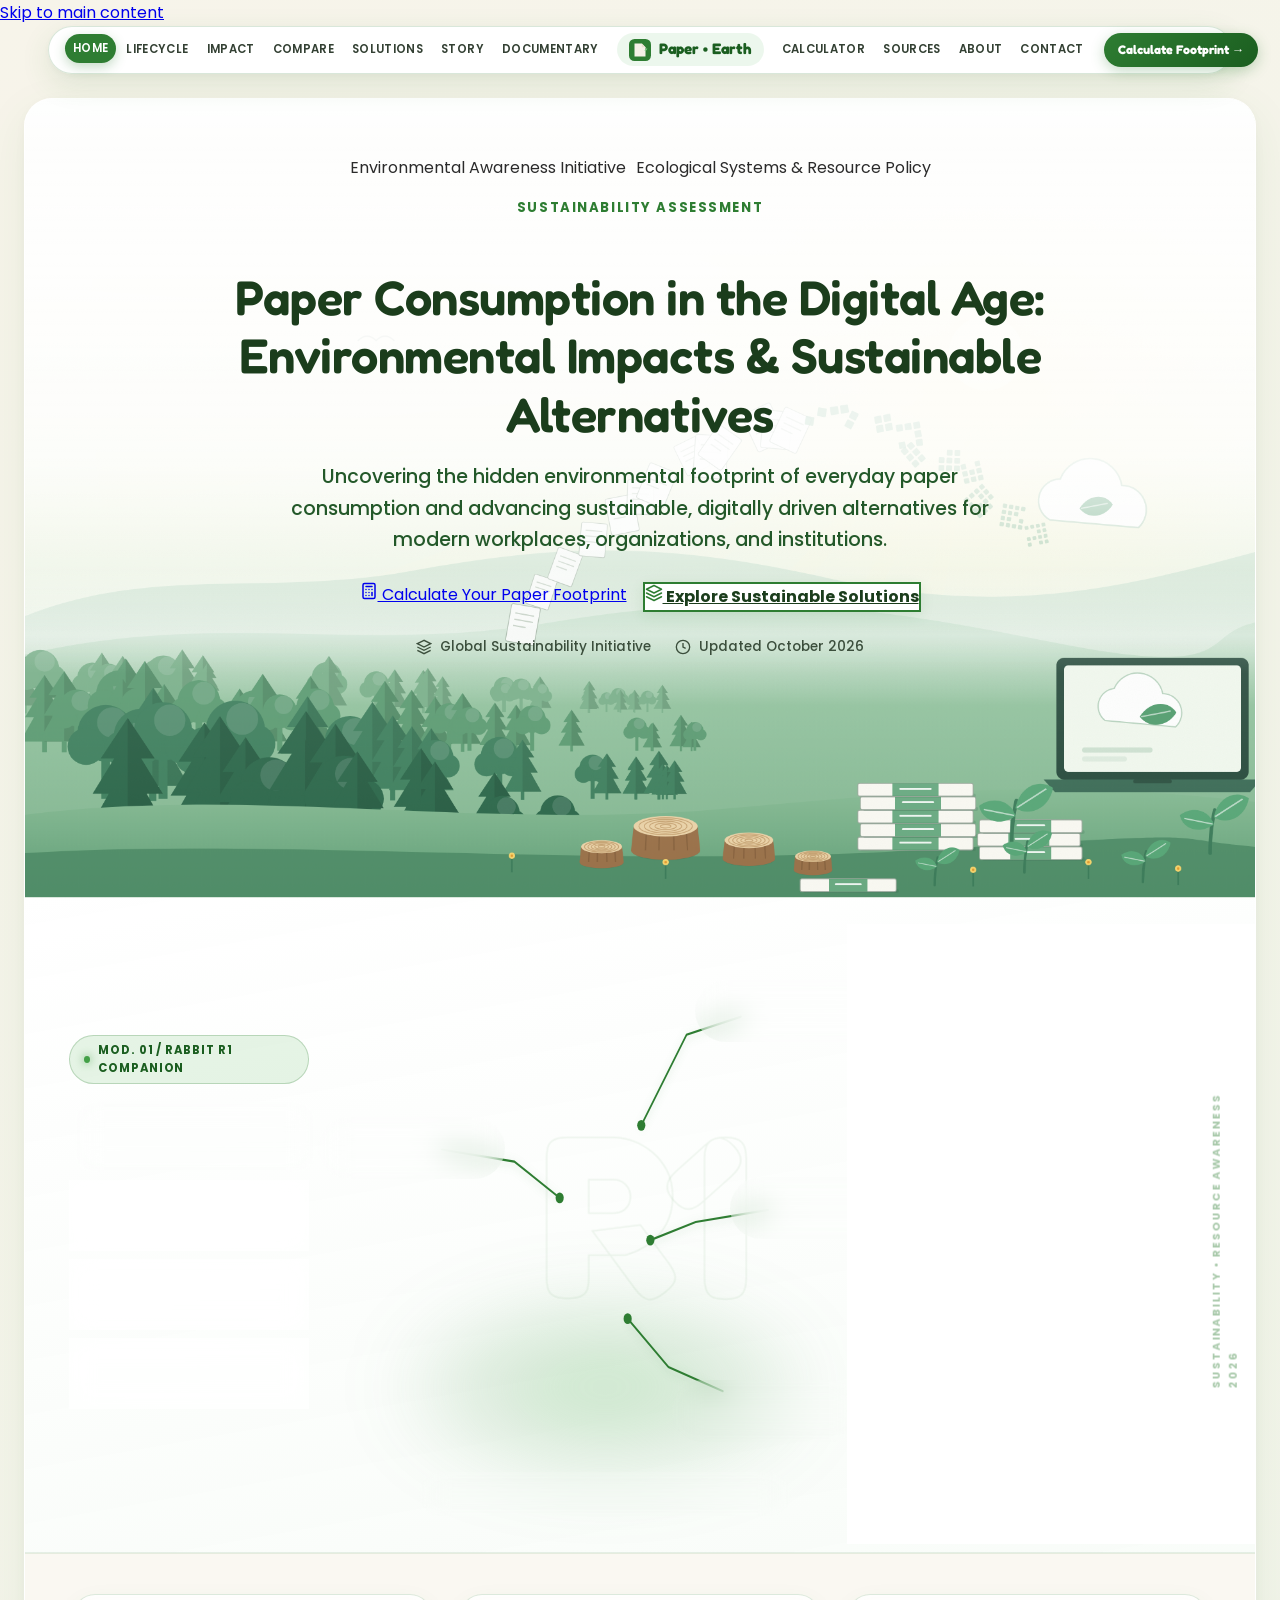
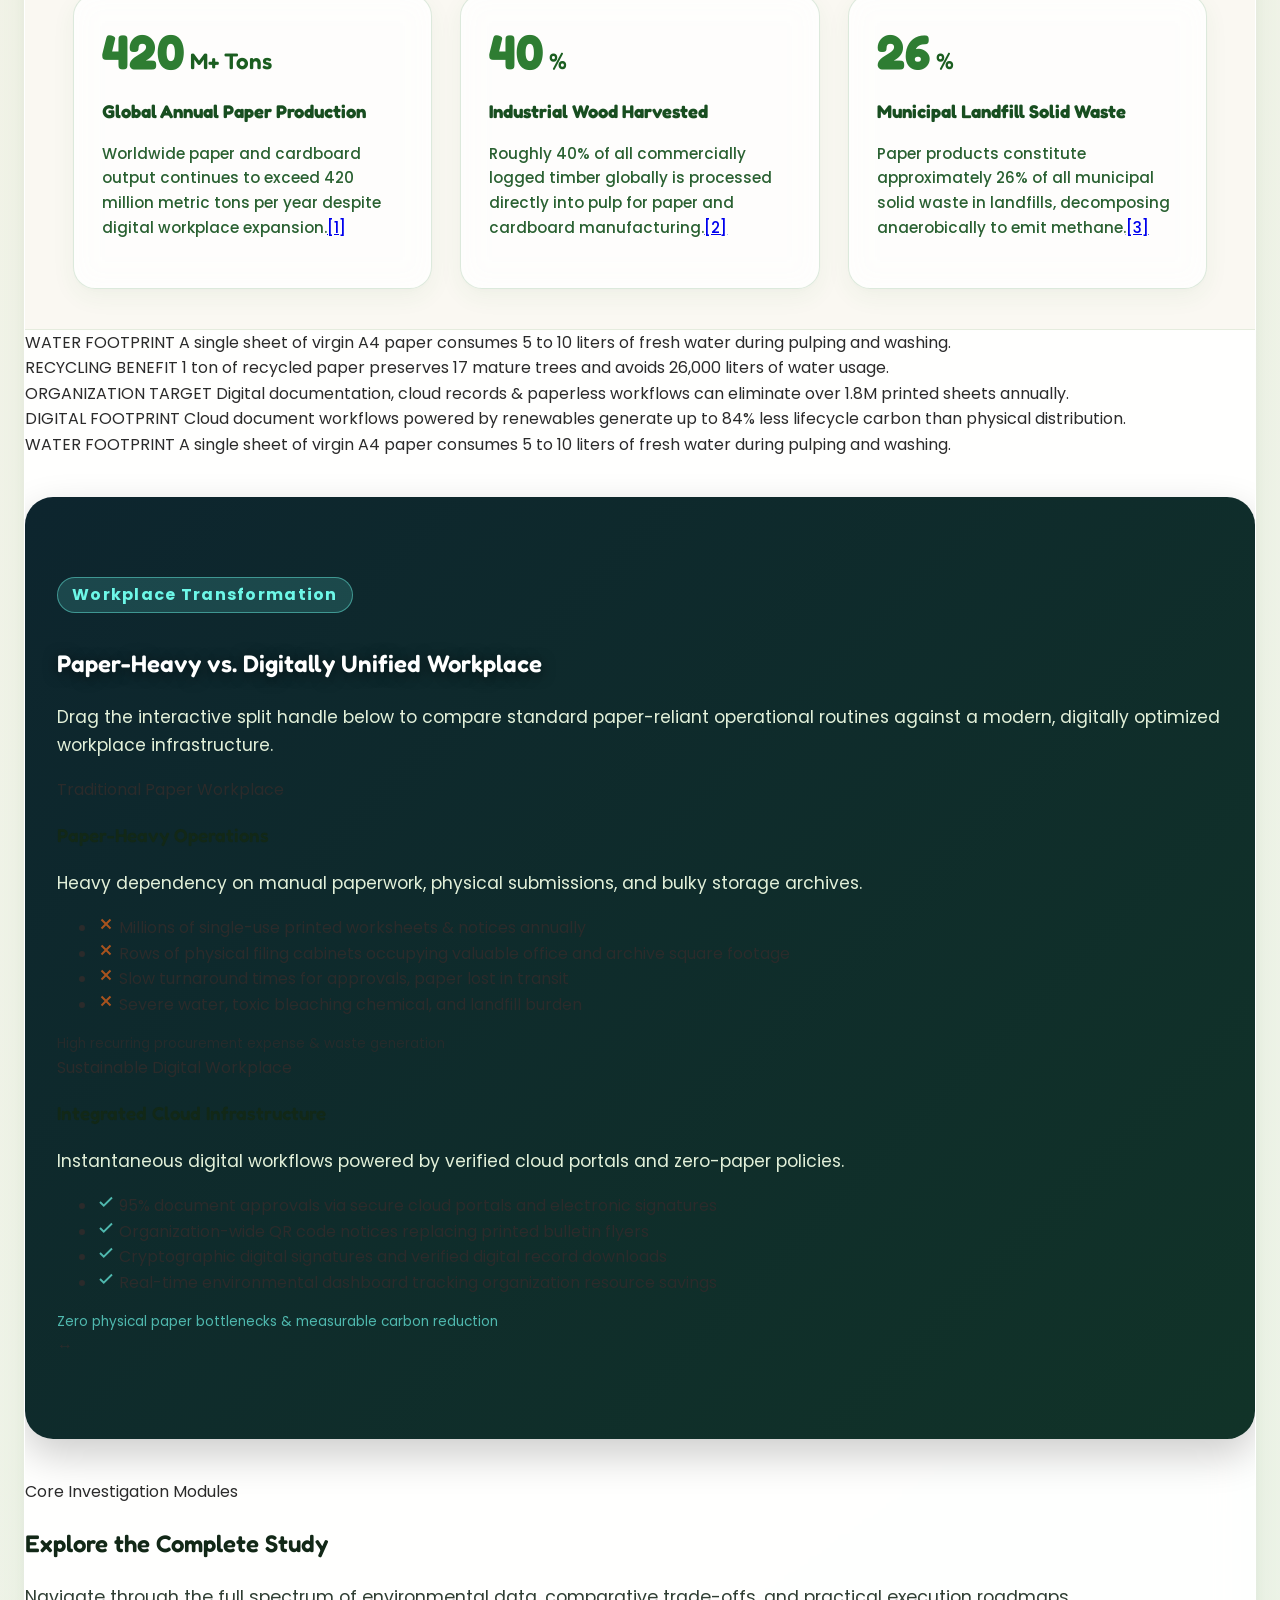
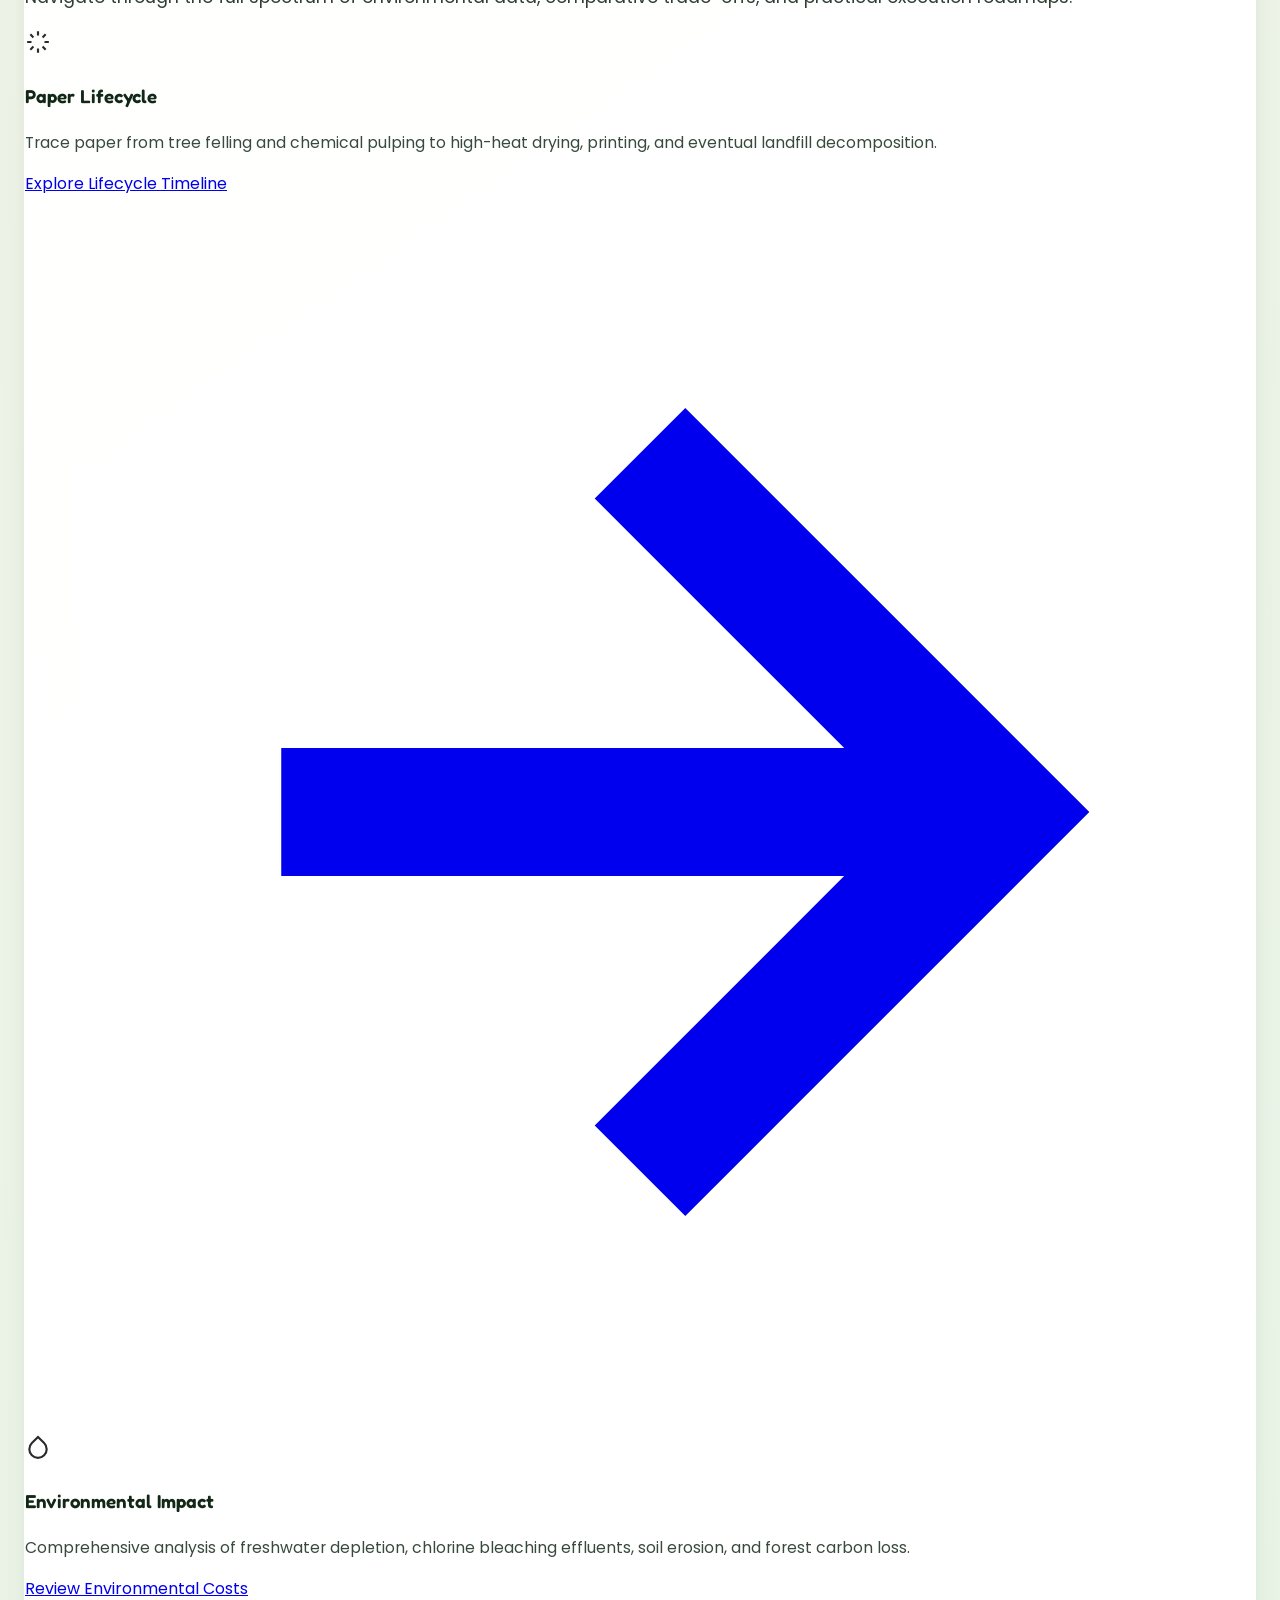
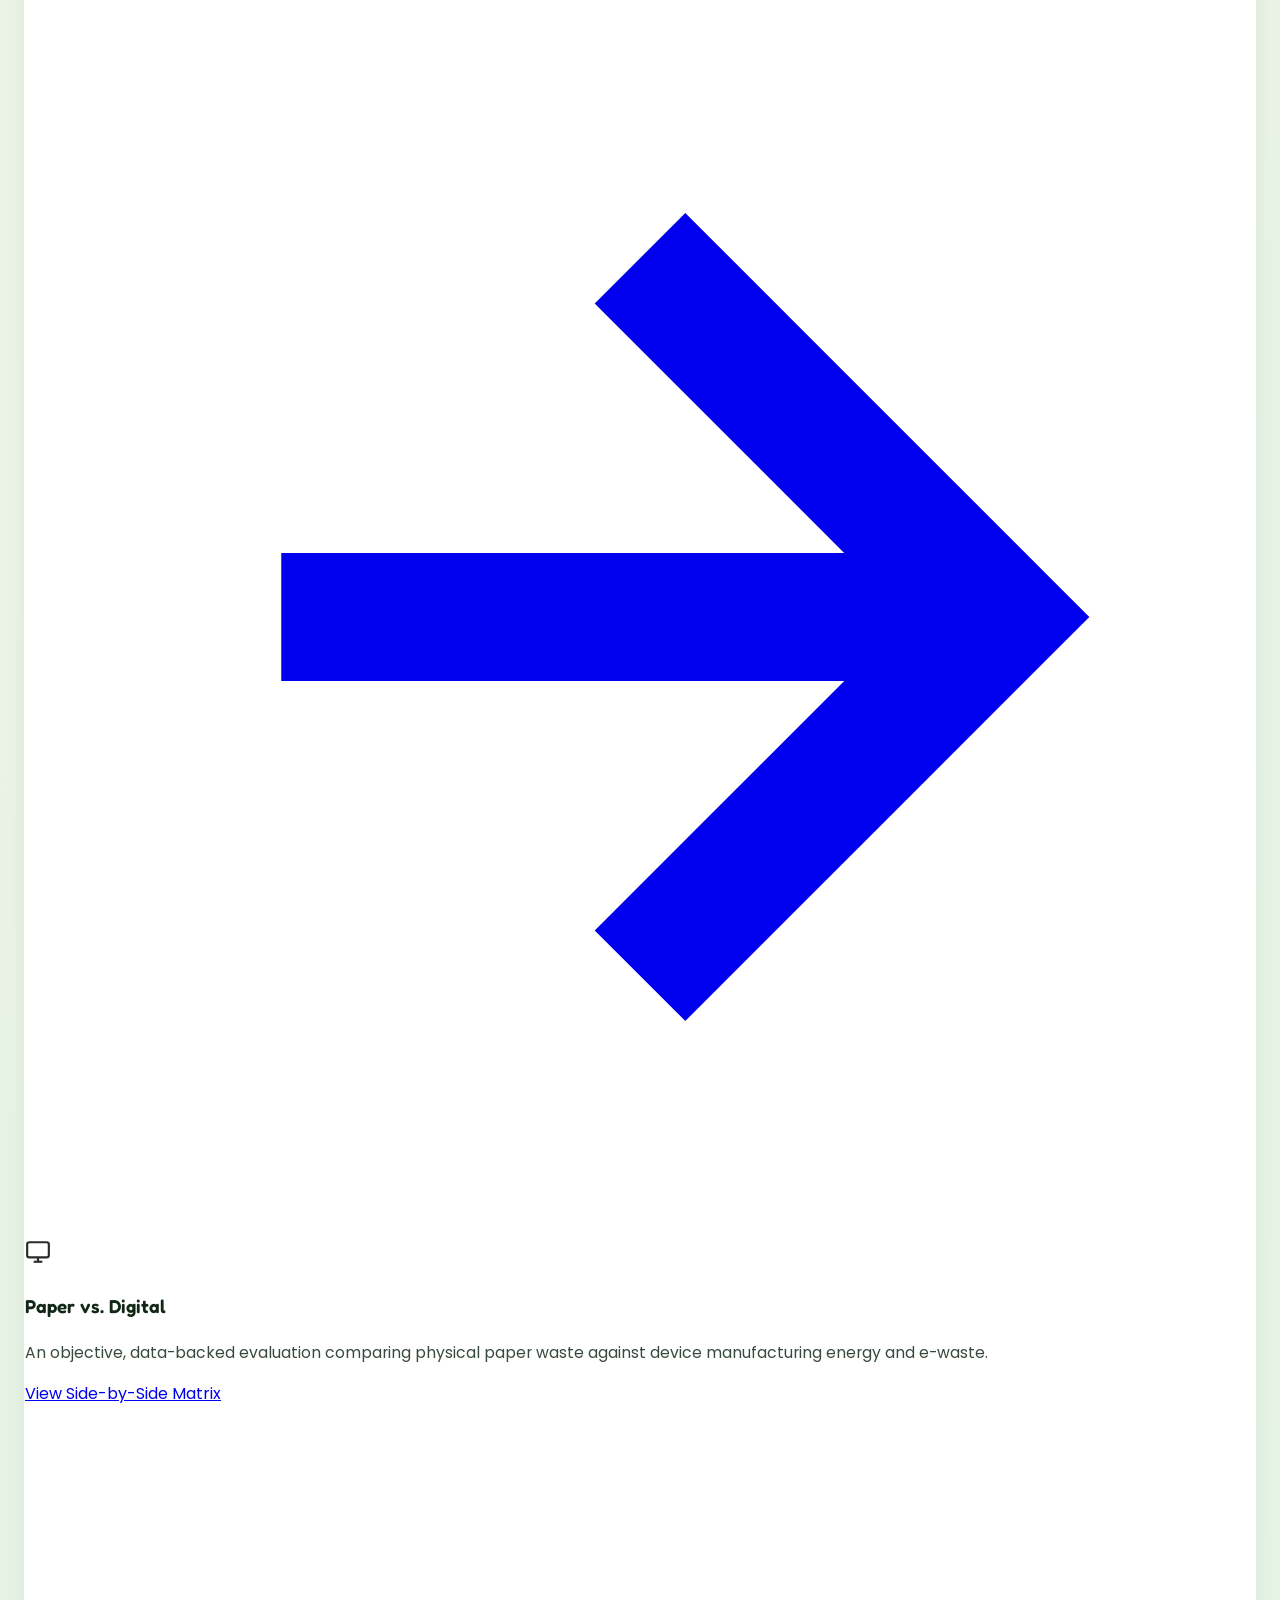
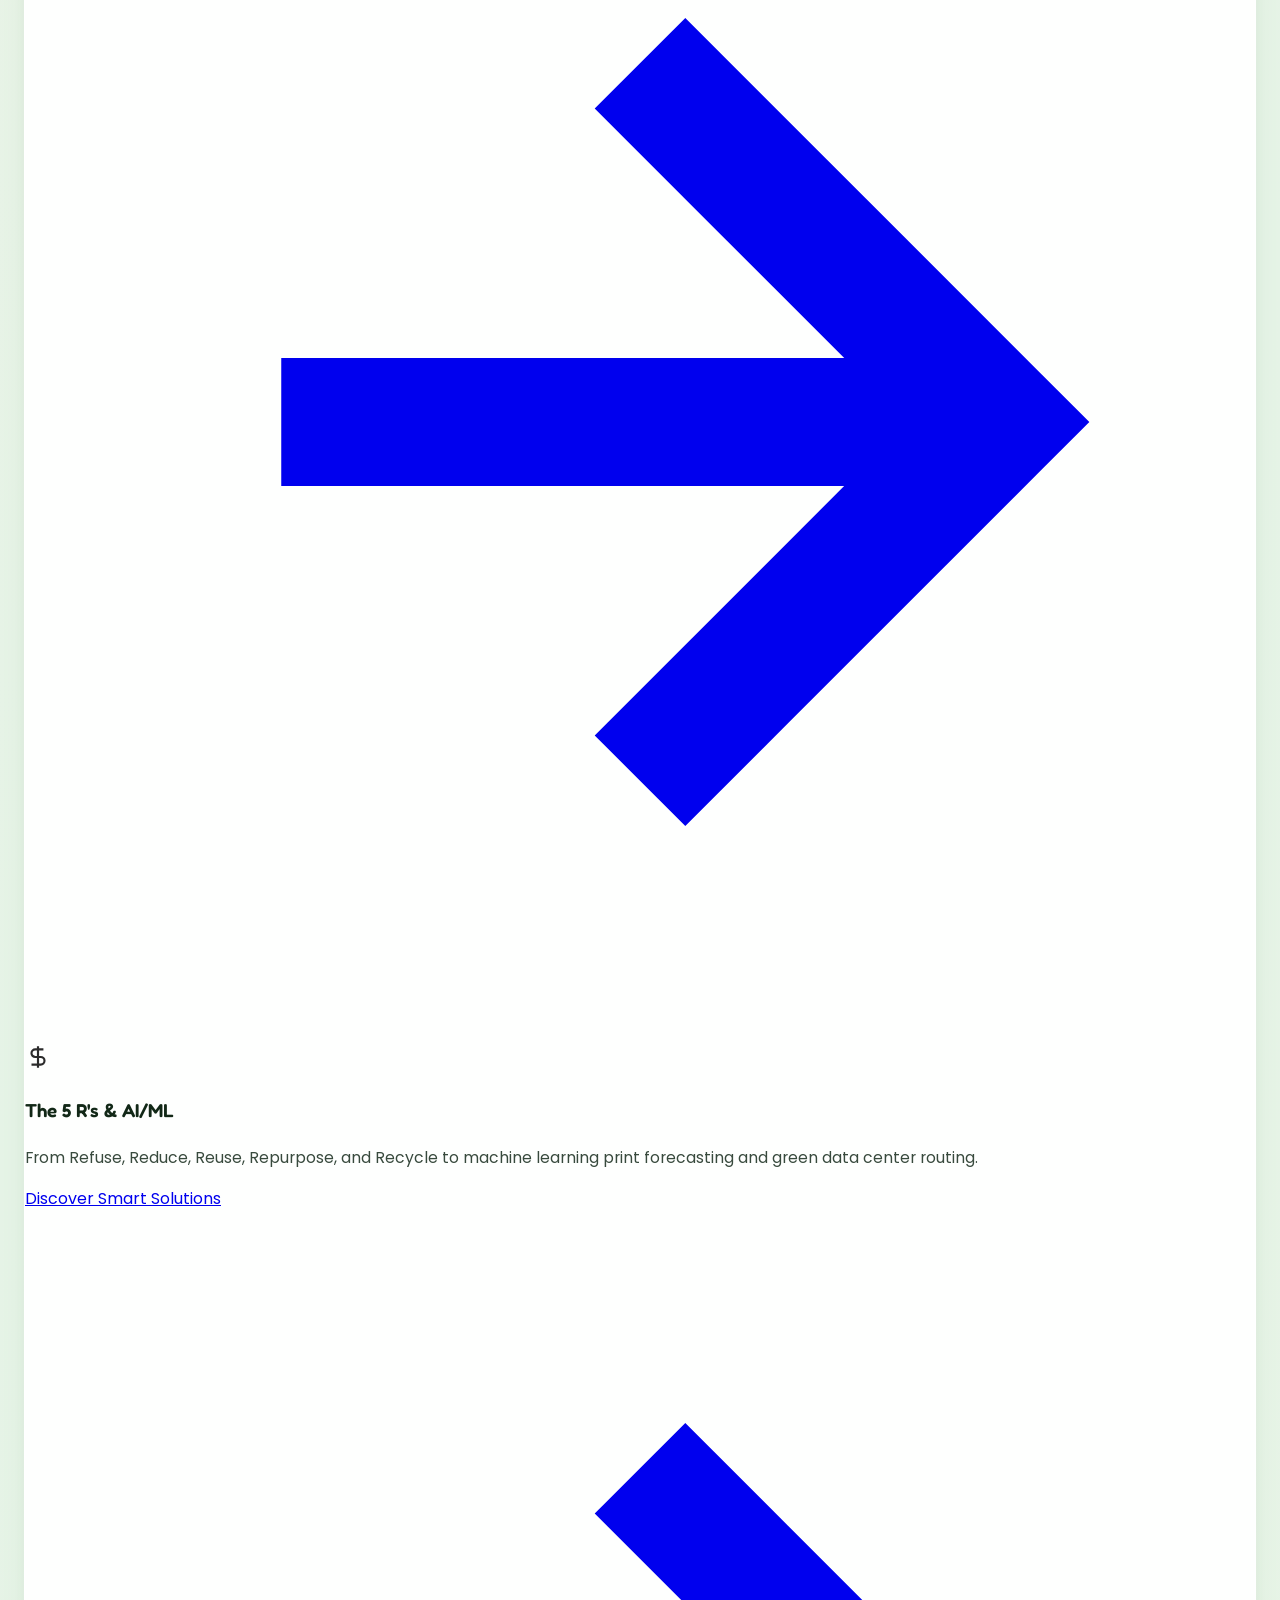
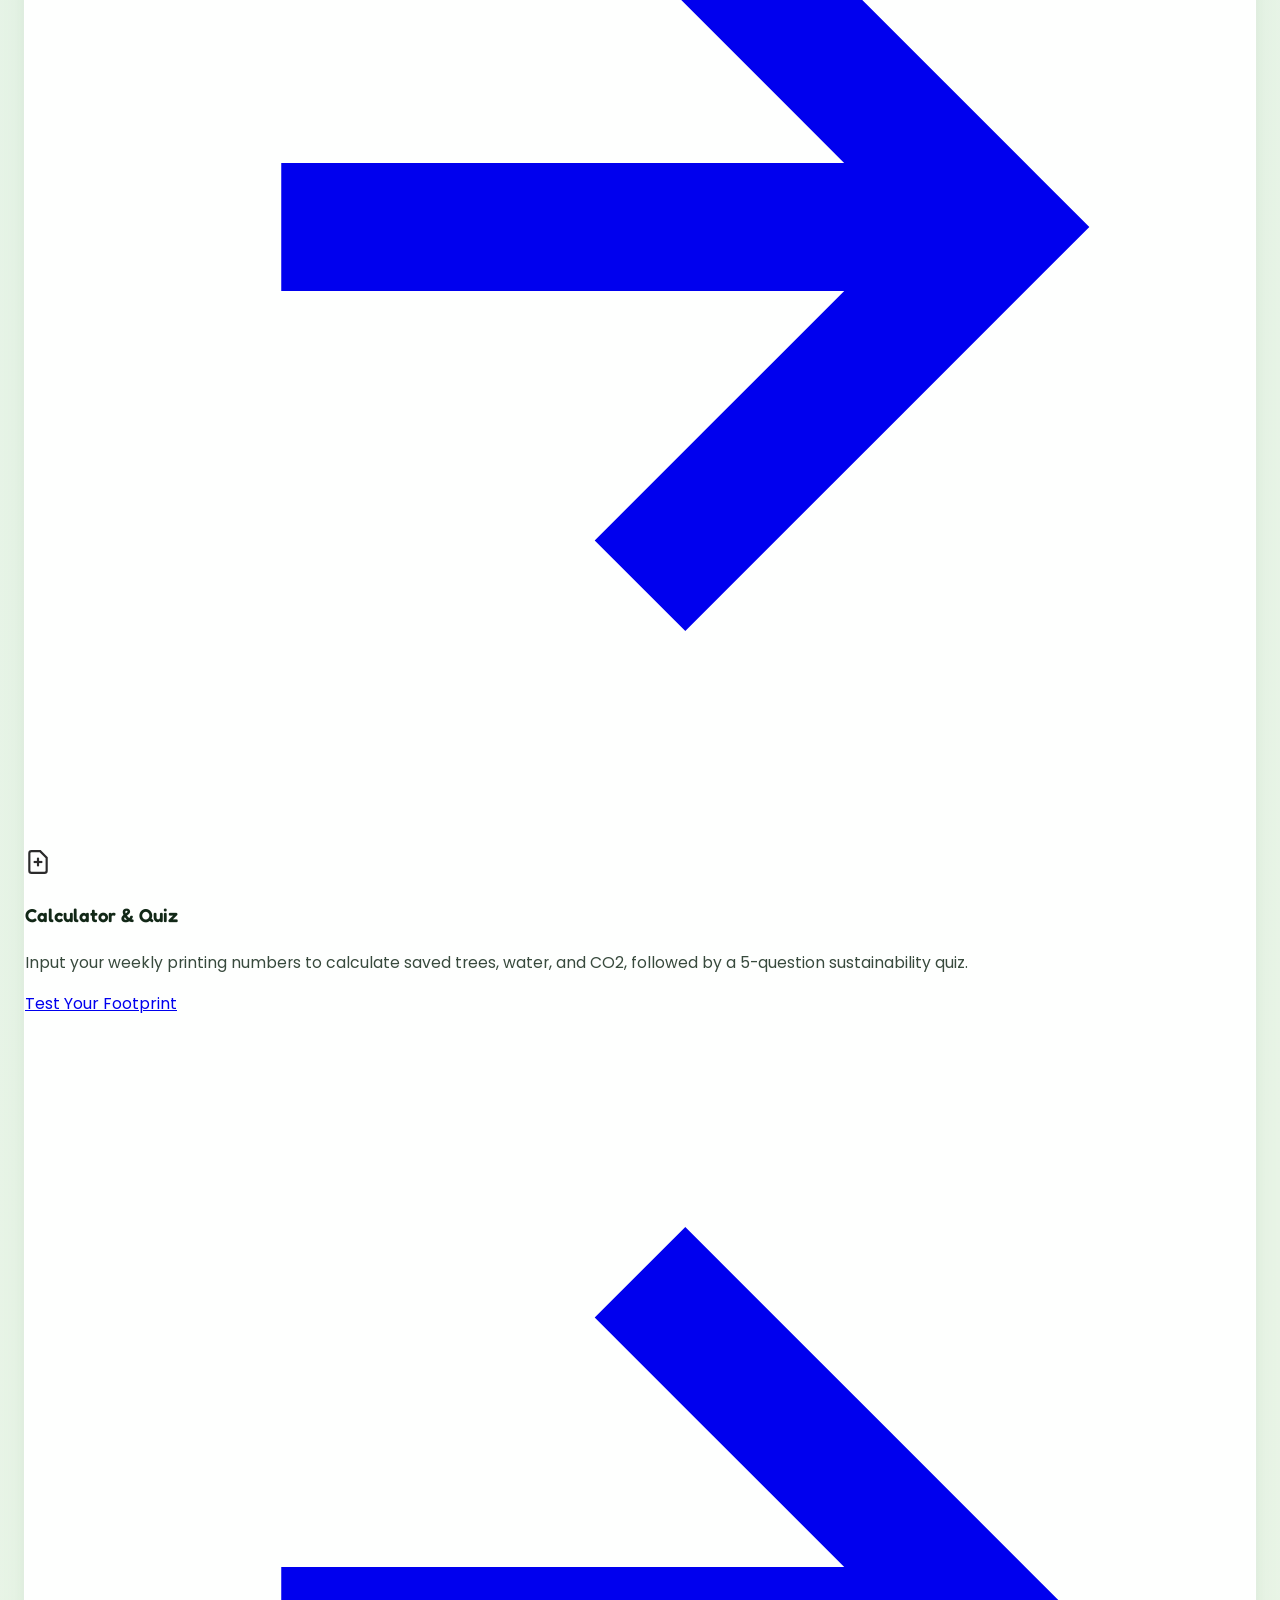
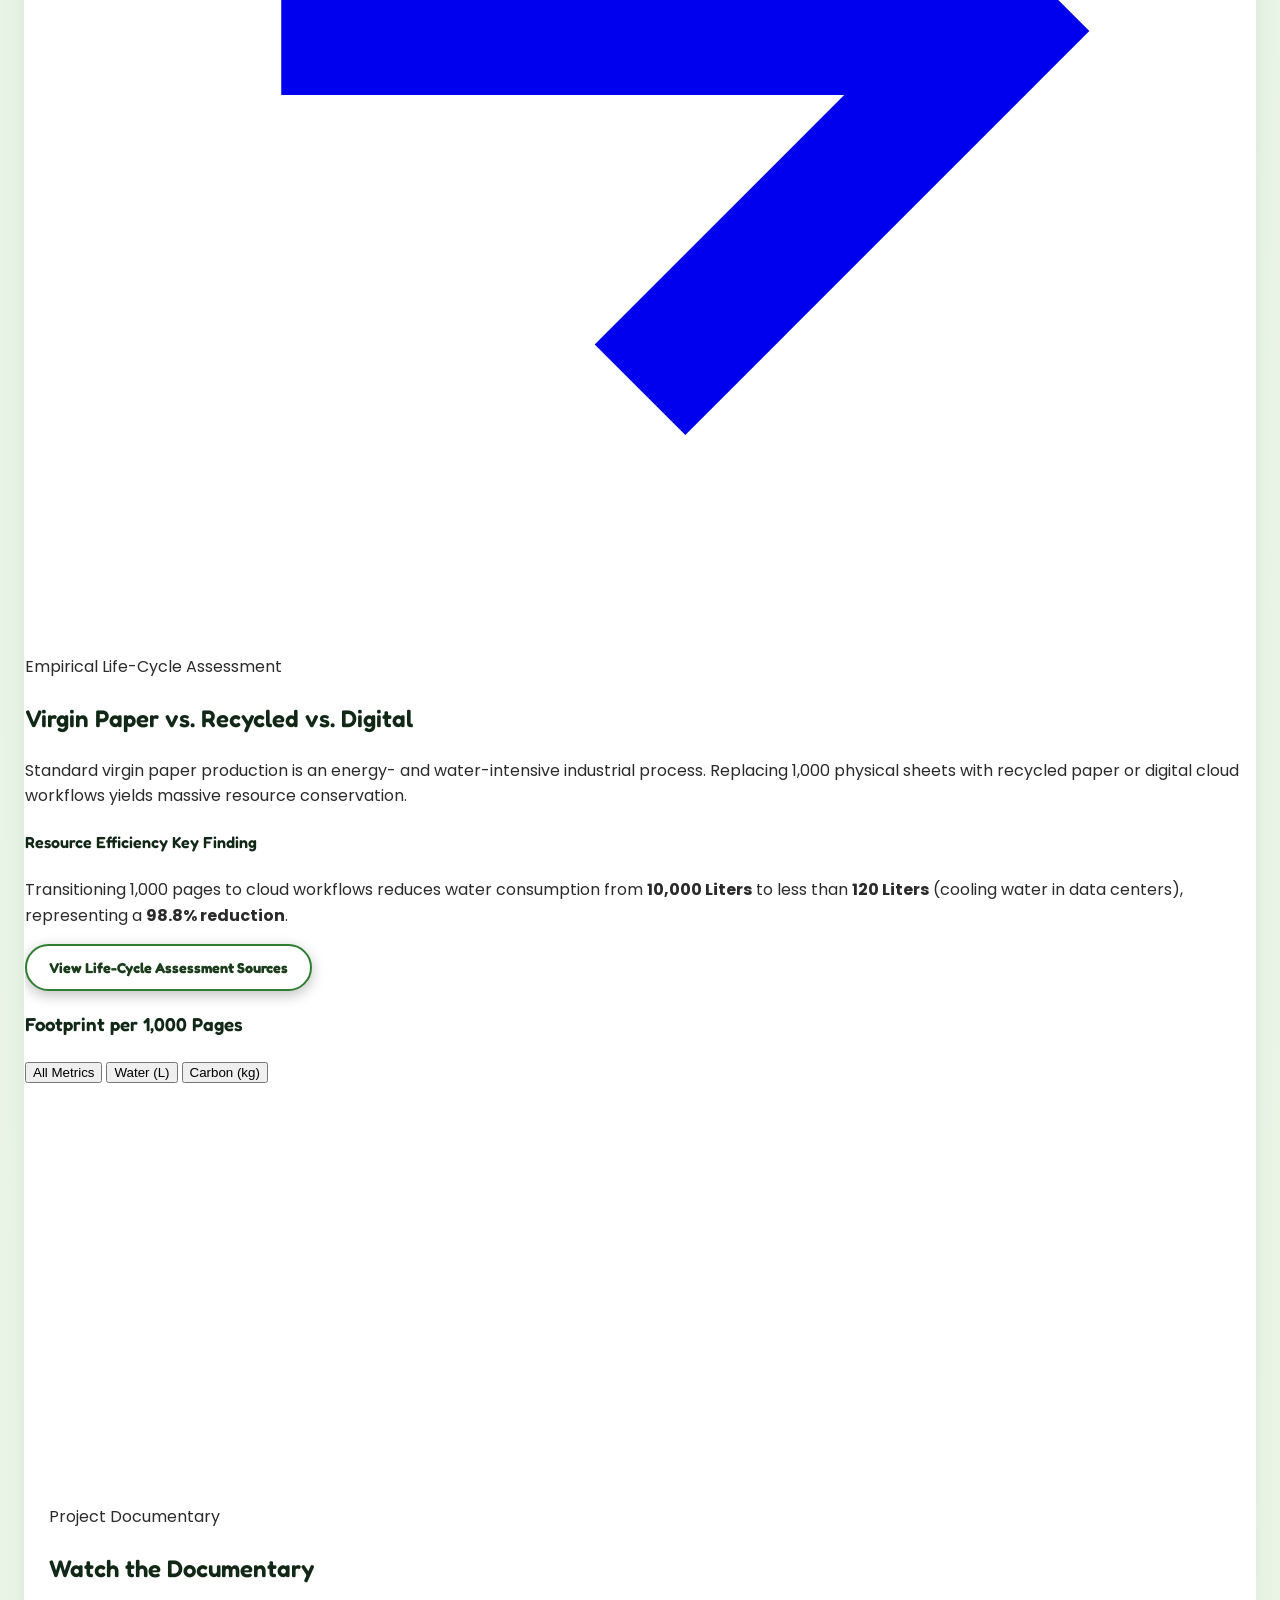
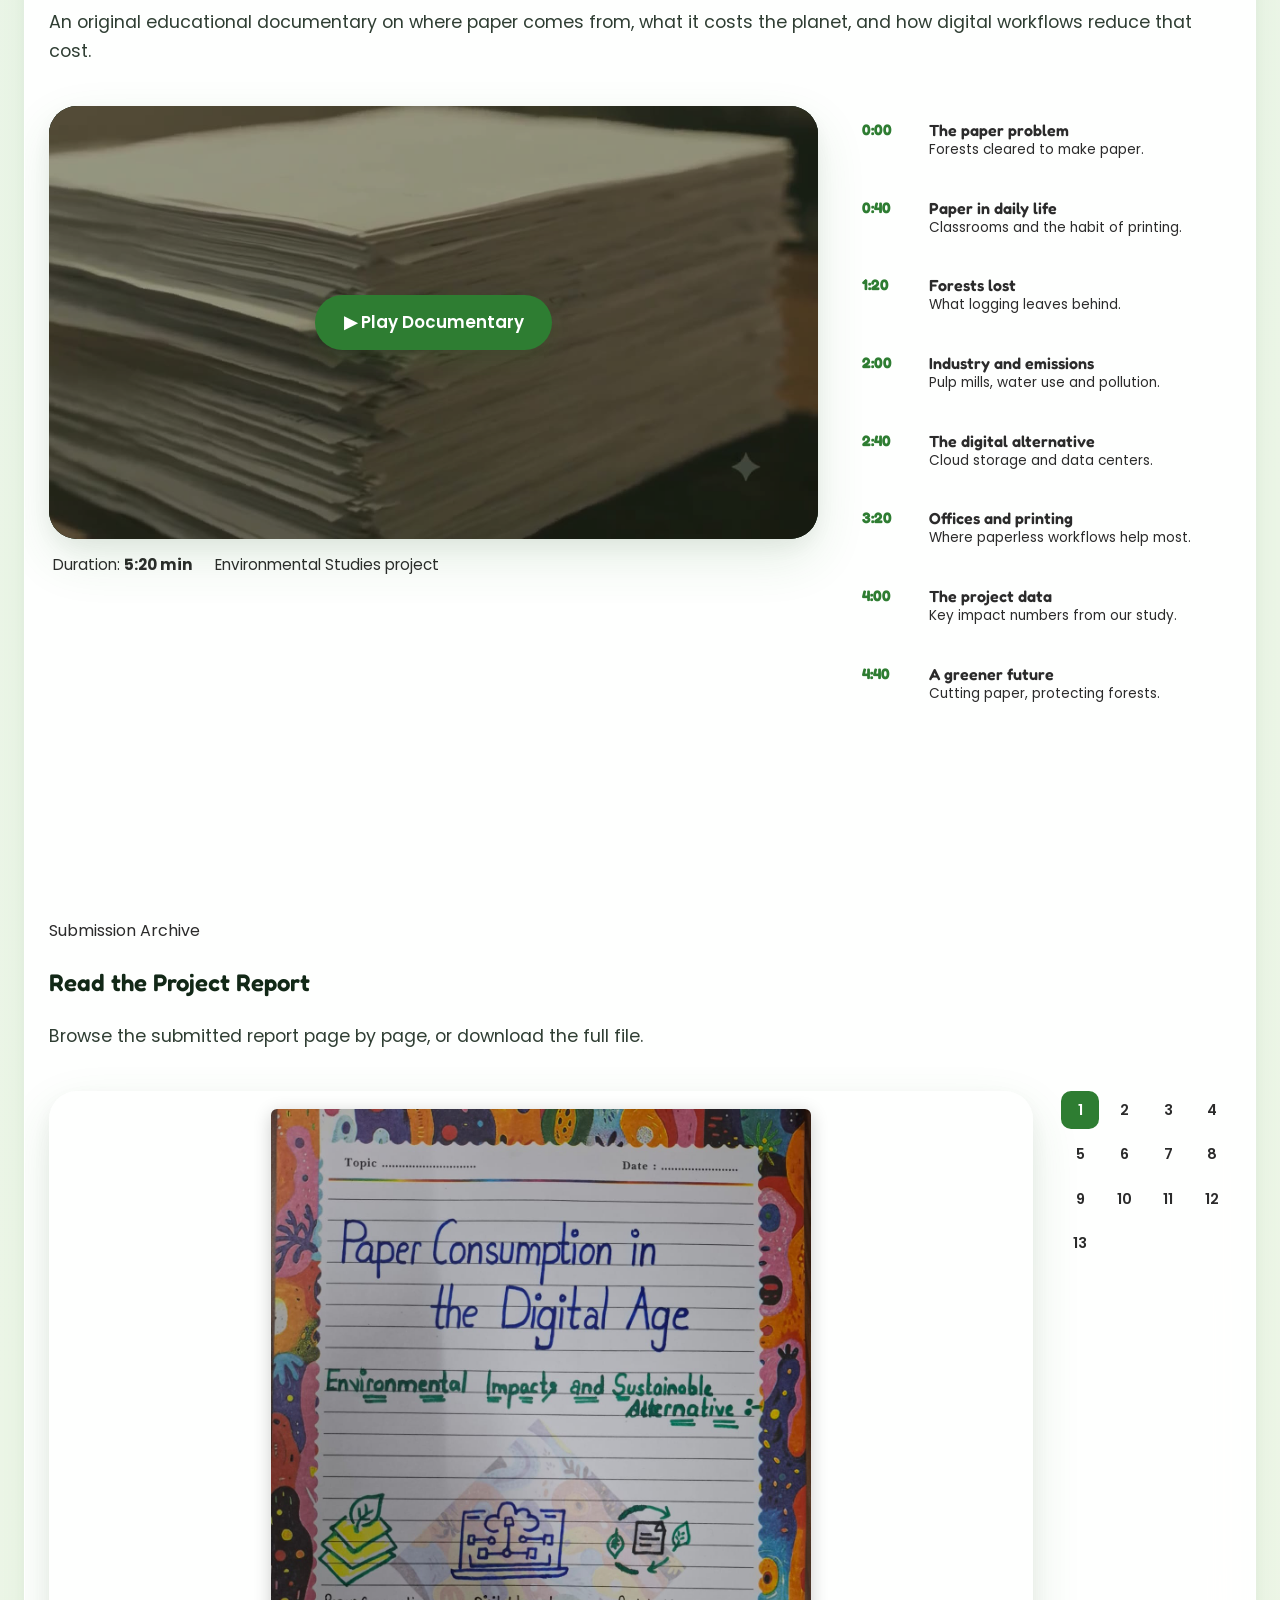
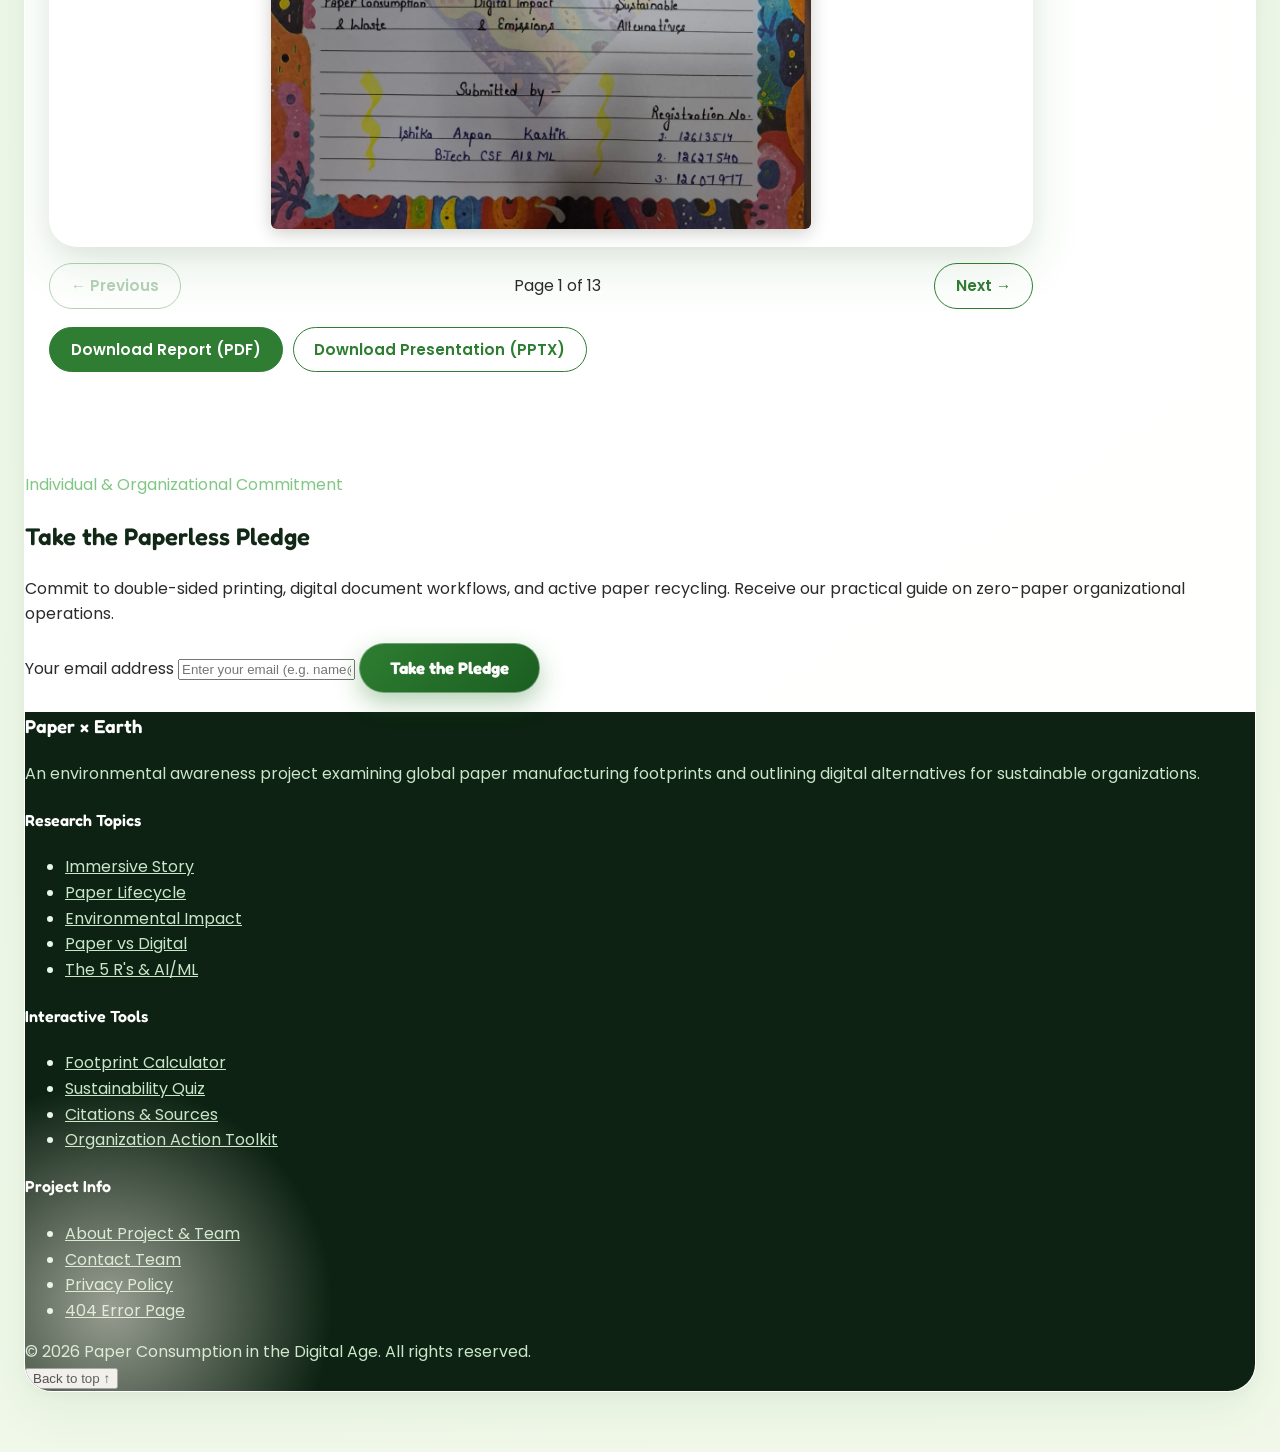
==== commit 6fdcd13b: "feat: integrate interactive 3D story, educational documentary, research report viewer, and updated d" ====
--- a/index.html
+++ b/index.html
@@ -21,6 +21,7 @@
   <!-- Stylesheets (Core + 3D Nature Theme) -->
   <link rel="stylesheet" href="css/style.css">
   <link rel="stylesheet" href="css/theme.css">
+  <link rel="stylesheet" href="css/documentary.css">
 
   <!-- Hero-only background (home page only) -->
   <style>
@@ -46,7 +47,9 @@
   <!-- Client Logic & 3D Engine -->
   <script src="js/main.js" defer></script>
   <script src="js/theme.js" defer></script>
+  <script src="js/models-pro.js" defer></script>
   <script src="js/background3d.js" defer></script>
+  <script src="js/documentary.js" defer></script>
 </head>
 <body data-scene="home">
 
@@ -72,6 +75,7 @@
         <li><a href="paper-vs-digital.html" class="pill-link">Compare</a></li>
         <li><a href="solutions.html" class="pill-link">Solutions</a></li>
       <li><a href="experience.html" class="pill-link">Story</a></li>
+        <li><a href="index.html#documentary" class="pill-link">Documentary</a></li>
       </ul>
 
       <a href="index.html" class="pill-brand" aria-label="Paper &amp; Earth Home">
@@ -693,6 +697,70 @@
       </section>
 
       <!-- =======================================================================
+           DOCUMENTARY
+           ======================================================================= -->
+      <section class="doc-section theme-reveal" id="documentary" aria-labelledby="doc-heading">
+        <div class="section-intro">
+          <span class="kicker">Project Documentary</span>
+          <h2 id="doc-heading">Watch the Documentary</h2>
+          <p>An original educational documentary on where paper comes from, what it costs the planet, and how digital workflows reduce that cost.</p>
+        </div>
+
+        <div class="doc-layout">
+          <div>
+            <!-- To use Google Drive instead of an mp4: paste the file ID into data-drive-id (the part between /d/ and /view in the share link). -->
+            <div class="doc-player" id="docPlayer" data-drive-id="" data-video="assets/documentary/documentary.mp4" data-poster="assets/documentary/poster.jpg">
+              <button type="button" class="doc-poster" id="docPlay" aria-label="Play documentary">
+                <img src="assets/documentary/poster.jpg" alt="">
+                <span class="doc-play-btn">&#9654; Play Documentary</span>
+              </button>
+            </div>
+            <p class="doc-meta"><span>Duration: <strong>5:20 min</strong></span><span>Environmental Studies project</span></p>
+          </div>
+
+          <ol class="doc-chapters" aria-label="Documentary chapters">
+            <li><button type="button" class="doc-ch" data-start="0"><time>0:00</time><span><strong>The paper problem</strong><small>Forests cleared to make paper.</small></span></button></li>
+            <li><button type="button" class="doc-ch" data-start="40"><time>0:40</time><span><strong>Paper in daily life</strong><small>Classrooms and the habit of printing.</small></span></button></li>
+            <li><button type="button" class="doc-ch" data-start="80"><time>1:20</time><span><strong>Forests lost</strong><small>What logging leaves behind.</small></span></button></li>
+            <li><button type="button" class="doc-ch" data-start="120"><time>2:00</time><span><strong>Industry and emissions</strong><small>Pulp mills, water use and pollution.</small></span></button></li>
+            <li><button type="button" class="doc-ch" data-start="160"><time>2:40</time><span><strong>The digital alternative</strong><small>Cloud storage and data centers.</small></span></button></li>
+            <li><button type="button" class="doc-ch" data-start="200"><time>3:20</time><span><strong>Offices and printing</strong><small>Where paperless workflows help most.</small></span></button></li>
+            <li><button type="button" class="doc-ch" data-start="240"><time>4:00</time><span><strong>The project data</strong><small>Key impact numbers from our study.</small></span></button></li>
+            <li><button type="button" class="doc-ch" data-start="280"><time>4:40</time><span><strong>A greener future</strong><small>Cutting paper, protecting forests.</small></span></button></li>
+          </ol>
+        </div>
+
+      </section>
+
+      <!-- =======================================================================
+           REPORT ARCHIVE
+           ======================================================================= -->
+      <section class="report-section theme-reveal" id="report" aria-labelledby="report-heading">
+        <div class="section-intro">
+          <span class="kicker">Submission Archive</span>
+          <h2 id="report-heading">Read the Project Report</h2>
+          <p>Browse the submitted report page by page, or download the full file.</p>
+        </div>
+
+        <!-- Report pages: assets/report/page_1.jpg ... page_13.jpg. If you add pages, raise data-pages. -->
+        <div class="report-layout" id="reportViewer" data-pages="13" data-pattern="assets/report/page_{n}.jpg">
+          <div>
+            <div class="rp-stage"><figure id="rpStage" aria-live="polite"></figure></div>
+            <div class="rp-controls">
+              <button type="button" class="rp-btn" id="rpPrev">&larr; Previous</button>
+              <span id="rpLabel" role="status"></span>
+              <button type="button" class="rp-btn" id="rpNext">Next &rarr;</button>
+            </div>
+            <div class="rp-downloads">
+              <a class="rp-btn solid" href="assets/report/Paper-Consumption-Report.pdf" download>Download Report (PDF)</a>
+              <a class="rp-btn" href="Paper_Consumption_Digital_Age.pptx" download>Download Presentation (PPTX)</a>
+            </div>
+          </div>
+          <div class="rp-thumbs" id="rpThumbs" role="group" aria-label="Choose a report page"></div>
+        </div>
+      </section>
+
+      <!-- =======================================================================
            NEWSLETTER & SUSTAINABILITY PLEDGE BANNER
            ======================================================================= -->
       <section class="newsletter-section" id="pledge" aria-labelledby="pledge-title">
@@ -747,7 +815,7 @@
               <li><a href="calculator.html" class="footer-link">Footprint Calculator</a></li>
               <li><a href="calculator.html#quiz" class="footer-link">Sustainability Quiz</a></li>
               <li><a href="resources.html" class="footer-link">Citations &amp; Sources</a></li>
-              <li><a href="resources.html#toolkits" class="footer-link">Organization Action Toolkit</a></li>
+              <li><a href="action-plan.html" class="footer-link">Organization Action Toolkit</a></li>
             </ul>
           </div>
 
--- a/css/theme.css
+++ b/css/theme.css
@@ -2342,3 +2342,39 @@
   .pill-brand span { display: none; }
   .pill-cta { padding: 6px 9px; font-size: 0.68rem; }
 }
+
+/* =====================================================================
+   READABILITY + MOBILE NAV FIXES
+   ===================================================================== */
+h1, h2, h3, h4, h5, h6 { font-weight: 600; letter-spacing: 0; }
+.hero-title,
+.hero-header-inner .hero-title {
+  font-weight: 600;
+  font-size: clamp(2rem, 3.8vw, 3.05rem);
+  line-height: 1.2;
+  letter-spacing: -0.01em;
+}
+.section-intro h2, #topics-heading { font-weight: 600; }
+.inner-hero-text h1,
+[data-theme="dark"] .inner-hero-text h1 {
+  font-weight: 600 !important;
+  font-size: clamp(1.8rem, 3vw, 2.5rem);
+  line-height: 1.25;
+}
+.topic-card .card-title,
+[data-theme="dark"] .topic-card .card-title { font-weight: 600 !important; }
+
+@media (max-width: 992px) {
+  .pill-mobile-toggle { flex: 0 0 auto; }
+}
+@media (max-width: 640px) {
+  .pill-cta { display: none; }
+  .hero-title,
+  .hero-header-inner .hero-title { font-size: 1.75rem; line-height: 1.25; }
+  .inner-hero-text h1 { font-size: 1.6rem; }
+  .section-intro h2, #topics-heading { font-size: 1.6rem; }
+}
+
+@media (max-width: 992px) {
+  html:not([data-theme="dark"]) .pill-links { background: #ffffff; backdrop-filter: none; }
+}
--- a/css/documentary.css
+++ b/css/documentary.css
@@ -0,0 +1,56 @@
+/* Documentary + Report sections (home page). Uses the site's own colour variables, so dark mode follows automatically. */
+.doc-section,.report-section{padding:100px 24px;background:var(--c-white);border-bottom:1px solid var(--c-paper-line)}
+.doc-section .section-intro,.report-section .section-intro{max-width:var(--maxw);margin:0 auto 40px}
+.doc-layout,.report-layout{max-width:var(--maxw);margin:0 auto;display:grid;gap:28px;align-items:start}
+.doc-layout{grid-template-columns:minmax(0,2fr) minmax(260px,1fr)}
+.report-layout{grid-template-columns:minmax(0,1fr) 170px}
+
+.doc-player{position:relative;aspect-ratio:16/9;border-radius:var(--card-radius,24px);overflow:hidden;background:#0b1f12;box-shadow:var(--shadow-float)}
+.doc-player video,.doc-player iframe{position:absolute;inset:0;width:100%;height:100%;border:0;background:#000}
+.doc-poster{position:absolute;inset:0;width:100%;border:0;padding:0;cursor:pointer;background:#0b1f12;display:grid;place-items:center}
+.doc-poster img{position:absolute;inset:0;width:100%;height:100%;object-fit:cover;opacity:.6;transition:opacity .3s,transform .6s}
+.doc-poster:hover img{opacity:.8;transform:scale(1.03)}
+.doc-play-btn{position:relative;display:inline-flex;align-items:center;gap:.7rem;padding:.9rem 1.8rem;border-radius:999px;background:var(--c-primary);color:#fff;font:600 1.05rem var(--font-body);box-shadow:var(--shadow-chip)}
+.doc-poster:focus-visible,.doc-ch:focus-visible,.rp-thumb:focus-visible,.rp-btn:focus-visible{outline:3px solid #6DF8E8;outline-offset:3px}
+.doc-meta{display:flex;flex-wrap:wrap;gap:.4rem 1.4rem;margin:14px 4px 0;color:var(--c-ink-soft);font-size:.95rem}
+.doc-meta a{color:var(--c-primary)}
+.doc-error{position:absolute;inset:0;display:grid;place-items:center;text-align:center;padding:1.5rem;color:#fff;background:rgba(0,0,0,.78);font-size:.95rem}
+
+.doc-chapters{list-style:none;margin:0;padding:0;display:grid;gap:10px}
+.doc-ch{all:unset;box-sizing:border-box;width:100%;display:grid;grid-template-columns:3.4rem 1fr;gap:.75rem;padding:14px 16px;cursor:pointer;border:1.5px solid var(--c-paper-line);border-radius:16px;background:var(--c-white)}
+.doc-ch:hover,.doc-ch[aria-current="true"]{border-color:var(--c-primary);box-shadow:var(--shadow-chip)}
+.doc-ch time{font:700 .95rem var(--font-heading);color:var(--c-primary)}
+.doc-ch strong{display:block;font:600 1rem var(--font-heading);color:var(--c-ink)}
+.doc-ch small{display:block;color:var(--c-ink-soft);font-size:.85rem;line-height:1.45}
+
+.doc-transcript{max-width:var(--maxw);margin:28px auto 0;border:1.5px solid var(--c-paper-line);border-radius:16px;padding:0 22px}
+.doc-transcript summary{cursor:pointer;padding:18px 0;font:600 1.05rem var(--font-heading);color:var(--c-ink)}
+.doc-transcript h3{font:600 1.05rem var(--font-heading);margin:18px 0 4px;color:var(--c-ink)}
+.doc-transcript p{margin:0 0 12px;max-width:75ch;color:var(--c-ink-soft)}
+
+.rp-stage{background:var(--c-white);border:1.5px solid var(--c-paper-line);border-radius:var(--card-radius,24px);padding:18px;box-shadow:var(--shadow-float)}
+.rp-stage figure{margin:0;min-height:340px;display:grid;place-items:center}
+.rp-stage img{max-width:100%;max-height:80vh;border-radius:6px;box-shadow:0 4px 18px rgba(0,0,0,.2)}
+.rp-missing{text-align:center;max-width:36ch;color:var(--c-ink-soft);font-size:.95rem}
+.rp-missing code{word-break:break-all;font-size:.85rem}
+.rp-controls{display:flex;align-items:center;justify-content:space-between;gap:12px;flex-wrap:wrap;margin-top:16px;color:var(--c-ink)}
+.rp-btn{font:600 .95rem var(--font-body);padding:.65rem 1.3rem;border-radius:999px;border:1.5px solid var(--c-primary);background:transparent;color:var(--c-primary);cursor:pointer;text-decoration:none;display:inline-block}
+.rp-btn:hover:not([disabled]){background:var(--c-primary);color:#fff}
+.rp-btn[disabled]{opacity:.35;cursor:default}
+.rp-btn.solid{background:var(--c-primary);color:#fff}
+.rp-downloads{display:flex;flex-wrap:wrap;gap:10px;margin-top:18px}
+.rp-thumbs{display:grid;grid-template-columns:repeat(4,1fr);gap:6px;max-height:440px;overflow:auto}
+.rp-thumb{font:600 .9rem var(--font-body);padding:.55rem 0;border-radius:10px;border:1.5px solid var(--c-paper-line);background:var(--c-white);color:var(--c-ink);cursor:pointer}
+.rp-thumb[aria-current="true"]{background:var(--c-primary);border-color:var(--c-primary);color:#fff}
+[data-theme="dark"] .doc-section,[data-theme="dark"] .report-section{background:#071013;border-bottom-color:rgba(255,255,255,.08)}
+[data-theme="dark"] .doc-ch,[data-theme="dark"] .rp-stage,[data-theme="dark"] .rp-thumb{background:#0F1E24}
+[data-theme="dark"] .doc-section h2,[data-theme="dark"] .report-section h2{color:#fff}
+[data-theme="dark"] .doc-section p,[data-theme="dark"] .report-section p,[data-theme="dark"] .doc-ch small,[data-theme="dark"] .doc-transcript p{color:#E2ECE5}
+@media (max-width:860px){.doc-layout,.report-layout{grid-template-columns:1fr}.rp-thumbs{grid-template-columns:repeat(8,1fr);max-height:none}.doc-section,.report-section{padding:70px 16px}}
+[data-theme="dark"] .doc-ch time{color:#6DF8E8}
+[data-theme="dark"] .doc-ch strong{color:#fff}
+[data-theme="dark"] .rp-controls,[data-theme="dark"] .doc-meta{color:#E2ECE5}
+[data-theme="dark"] .doc-meta a,[data-theme="dark"] .rp-btn{color:#6DF8E8;border-color:#6DF8E8}
+[data-theme="dark"] .rp-btn.solid,[data-theme="dark"] .rp-btn:hover:not([disabled]){background:#6DF8E8;color:#071013}
+[data-theme="dark"] .rp-thumb{color:#fff}
+[data-theme="dark"] .rp-thumb[aria-current="true"]{background:#6DF8E8;border-color:#6DF8E8;color:#071013}
